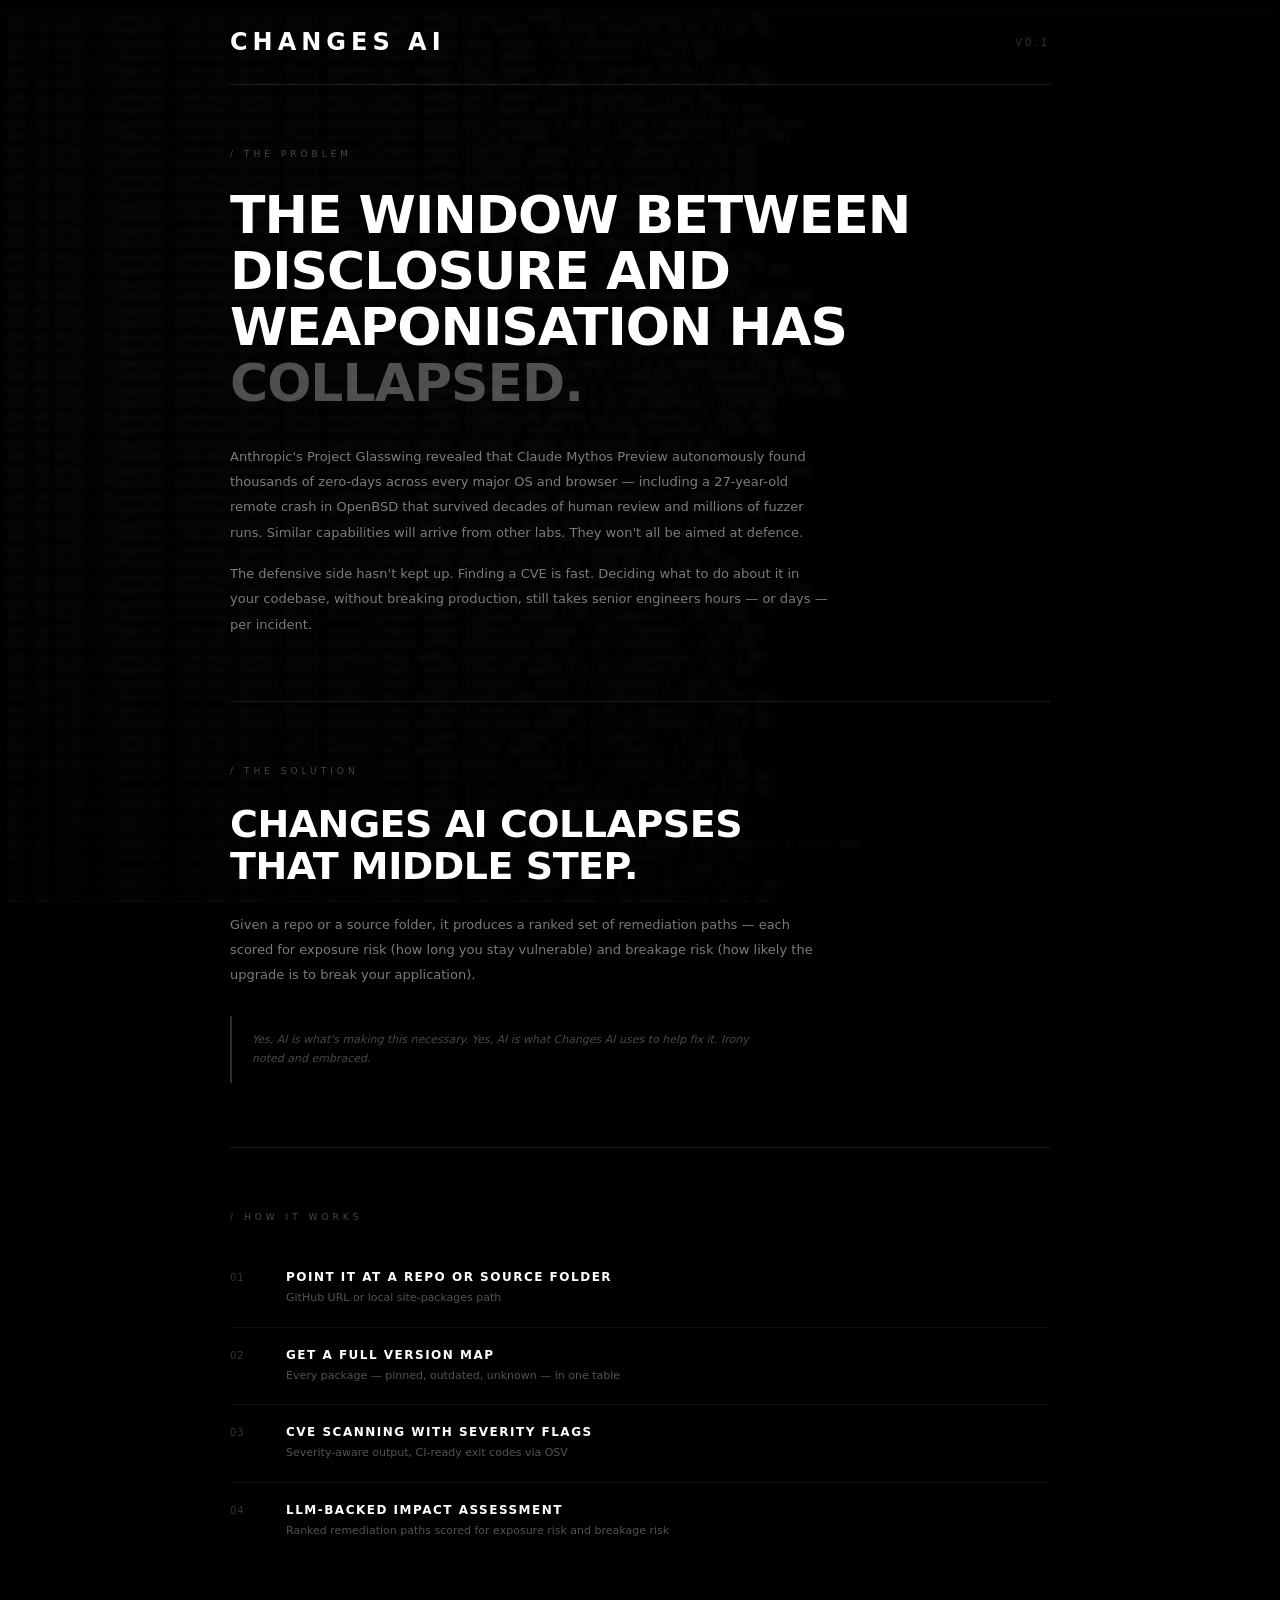
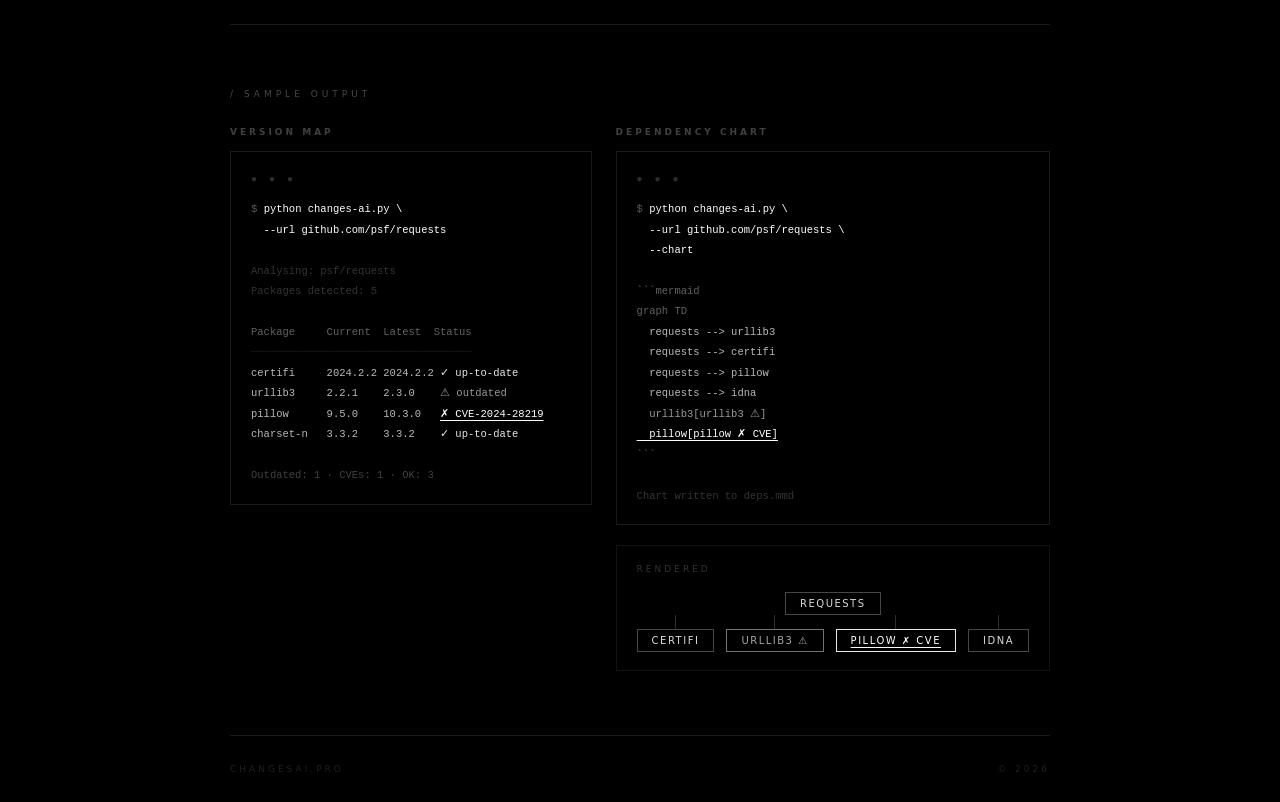
==== index.html @ 0271f00d "Update text to replace 'venv' with 'source folder'" ====
<!DOCTYPE html>
<html lang="en">
<head>
  <meta charset="UTF-8">
  <meta name="viewport" content="width=device-width, initial-scale=1.0">
  <title>Changes AI</title>
  <link rel="stylesheet" href="style.css">
</head>
<body>

<div class="bg-texture"></div>
<div class="bg-overlay"></div>

<div class="page">

  <!-- NAV -->
  <nav>
    <div class="logo">Changes AI</div>
    <div class="version">v0.1</div>
  </nav>

  <!-- PROBLEM -->
  <section class="problem">
    <div class="section-label">/ The Problem</div>
    <h1>The window between<br/>disclosure and<br/>weaponisation has<br/><em>collapsed.</em></h1>
    <p>Anthropic's Project Glasswing revealed that Claude Mythos Preview autonomously found thousands of zero-days across every major OS and browser — including a 27-year-old remote crash in OpenBSD that survived decades of human review and millions of fuzzer runs. Similar capabilities will arrive from other labs. They won't all be aimed at defence.</p>
    <p>The defensive side hasn't kept up. Finding a CVE is fast. Deciding what to do about it in your codebase, without breaking production, still takes senior engineers hours — or days — per incident.</p>
  </section>

  <!-- SOLUTION -->
  <section class="solution">
    <div class="section-label">/ The Solution</div>
    <h2>Changes AI collapses<br/>that middle step.</h2>
    <p>Given a repo or a source folder, it produces a ranked set of remediation paths — each scored for exposure risk (how long you stay vulnerable) and breakage risk (how likely the upgrade is to break your application).</p>
    <div class="irony">Yes, AI is what's making this necessary. Yes, AI is what Changes AI uses to help fix it. Irony noted and embraced.</div>
  </section>

  <!-- HOW IT WORKS -->
  <section>
    <div class="section-label">/ How It Works</div>
    <div class="steps">
      <div class="step">
        <div class="step-num">01</div>
        <div>
          <div class="step-title">Point it at a repo or source folder</div>
          <div class="step-desc">GitHub URL or local site-packages path</div>
        </div>
      </div>
      <div class="step">
        <div class="step-num">02</div>
        <div>
          <div class="step-title">Get a full version map</div>
          <div class="step-desc">Every package — pinned, outdated, unknown — in one table</div>
        </div>
      </div>
      <div class="step">
        <div class="step-num">03</div>
        <div>
          <div class="step-title">CVE scanning with severity flags</div>
          <div class="step-desc">Severity-aware output, CI-ready exit codes via OSV</div>
        </div>
      </div>
      <div class="step">
        <div class="step-num">04</div>
        <div>
          <div class="step-title">LLM-backed impact assessment</div>
          <div class="step-desc">Ranked remediation paths scored for exposure risk and breakage risk</div>
        </div>
      </div>
    </div>
  </section>

  <!-- SAMPLE OUTPUT -->
  <section>
    <div class="section-label">/ Sample Output</div>
    <div class="output-grid">

      <!-- Version map -->
      <div class="output-block">
        <h4>Version Map</h4>
        <div class="terminal">
          <div class="terminal-dots">● ● ●</div>
          <span class="t-prompt">$</span> <span class="t-cmd">python changes-ai.py \</span><br/>
          <span class="t-cmd">&nbsp;&nbsp;--url github.com/psf/requests</span><br/>
          <br/>
          <span class="t-dim">Analysing: psf/requests</span><br/>
          <span class="t-dim">Packages detected: 5</span><br/>
          <br/>
          <span class="t-head">Package&nbsp;&nbsp;&nbsp;&nbsp;&nbsp;Current&nbsp;&nbsp;Latest&nbsp;&nbsp;Status</span><br/>
          <span class="t-rule">───────────────────────────────────</span><br/>
          <span class="t-pkg">certifi&nbsp;&nbsp;&nbsp;&nbsp;&nbsp;2024.2.2&nbsp;2024.2.2&nbsp;</span><span class="t-ok">✓ up-to-date</span><br/>
          <span class="t-pkg">urllib3&nbsp;&nbsp;&nbsp;&nbsp;&nbsp;2.2.1&nbsp;&nbsp;&nbsp;&nbsp;2.3.0&nbsp;&nbsp;&nbsp;&nbsp;</span><span class="t-warn">⚠ outdated</span><br/>
          <span class="t-pkg">pillow&nbsp;&nbsp;&nbsp;&nbsp;&nbsp;&nbsp;9.5.0&nbsp;&nbsp;&nbsp;&nbsp;10.3.0&nbsp;&nbsp;&nbsp;</span><span class="t-cve">✗ CVE-2024-28219</span><br/>
          <span class="t-pkg">charset-n&nbsp;&nbsp;&nbsp;3.3.2&nbsp;&nbsp;&nbsp;&nbsp;3.3.2&nbsp;&nbsp;&nbsp;&nbsp;</span><span class="t-ok">✓ up-to-date</span><br/>
          <br/>
          <span class="t-summary">Outdated: 1 · CVEs: 1 · OK: 3</span>
        </div>
      </div>

      <!-- Dependency chart -->
      <div class="output-block">
        <h4>Dependency Chart</h4>
        <div class="terminal">
          <div class="terminal-dots">● ● ●</div>
          <span class="t-prompt">$</span> <span class="t-cmd">python changes-ai.py \</span><br/>
          <span class="t-cmd">&nbsp;&nbsp;--url github.com/psf/requests \</span><br/>
          <span class="t-cmd">&nbsp;&nbsp;--chart</span><br/>
          <br/>
          <span class="t-blue">```mermaid</span><br/>
          <span class="t-head">graph TD</span><br/>
          <span class="t-pkg">&nbsp;&nbsp;requests --> urllib3</span><br/>
          <span class="t-pkg">&nbsp;&nbsp;requests --> certifi</span><br/>
          <span class="t-pkg">&nbsp;&nbsp;requests --> pillow</span><br/>
          <span class="t-pkg">&nbsp;&nbsp;requests --> idna</span><br/>
          <span class="t-warn">&nbsp;&nbsp;urllib3[urllib3 ⚠]</span><br/>
          <span class="t-cve">&nbsp;&nbsp;pillow[pillow ✗ CVE]</span><br/>
          <span class="t-blue">```</span><br/>
          <br/>
          <span class="t-dim">Chart written to deps.mmd</span>
        </div>

        <div class="chart-rendered">
          <div class="chart-rendered-label">Rendered</div>
          <div class="chart-tree">
            <div class="node">requests</div>
            <div class="node-row">
              <div class="node-col">
                <div class="connector-v"></div>
                <div class="node">certifi</div>
              </div>
              <div class="node-col">
                <div class="connector-v"></div>
                <div class="node warn">urllib3 ⚠</div>
              </div>
              <div class="node-col">
                <div class="connector-v"></div>
                <div class="node cve">pillow ✗ CVE</div>
              </div>
              <div class="node-col">
                <div class="connector-v"></div>
                <div class="node">idna</div>
              </div>
            </div>
          </div>
        </div>

      </div>
    </div>
  </section>

  <!-- FOOTER -->
  <footer>
    <div class="footer-l">changesai.pro</div>
    <div class="footer-r">© 2026</div>
  </footer>

</div>
</body>
</html>
---- style.css ----
* { margin: 0; padding: 0; box-sizing: border-box; }

body {
  background: #000;
  color: #fff;
  font-family: system-ui, -apple-system, 'Segoe UI', sans-serif;
  min-height: 100vh;
  overflow-x: hidden;
}

/* ── BACKGROUND ── */
.bg-texture {
  position: fixed;
  inset: 0;
  background-image: url('images/background.jpg');
  background-size: cover;
  background-position: top left;
  opacity: 0.2;
  z-index: 0;
  filter: grayscale(100%) blur(2px);
}

.bg-overlay {
  position: fixed;
  inset: 0;
  background: linear-gradient(to bottom,
    rgba(0,0,0,0.75) 0%,
    rgba(0,0,0,0.65) 40%,
    rgba(0,0,0,0.80) 100%);
  z-index: 1;
}

.page {
  position: relative;
  z-index: 2;
  max-width: 900px;
  margin: 0 auto;
  padding: 0 40px;
}

/* ── NAV ── */
nav {
  display: flex;
  align-items: center;
  justify-content: space-between;
  padding: 28px 0;
  border-bottom: 1px solid rgba(255,255,255,0.12);
}

.logo {
  font-size: 24px;
  font-weight: 900;
  letter-spacing: 5px;
  text-transform: uppercase;
  color: #fff;
}

.version {
  font-size: 10px;
  color: rgba(255,255,255,0.2);
  letter-spacing: 3px;
  text-transform: uppercase;
}

/* ── SECTIONS ── */
section {
  padding: 64px 0;
  border-bottom: 1px solid rgba(255,255,255,0.10);
}

.section-label {
  font-size: 9px;
  letter-spacing: 4px;
  text-transform: uppercase;
  color: rgba(255,255,255,0.28);
  margin-bottom: 28px;
}

/* ── PROBLEM ── */
.problem h1 {
  font-size: clamp(30px, 5vw, 52px);
  font-weight: 900;
  line-height: 1.08;
  text-transform: uppercase;
  letter-spacing: -1px;
  color: #fff;
  max-width: 700px;
  margin-bottom: 32px;
}

.problem h1 em {
  font-style: normal;
  color: rgba(255,255,255,0.3);
}

.problem p {
  font-size: 13px;
  line-height: 1.95;
  color: rgba(255,255,255,0.48);
  max-width: 600px;
}

.problem p + p {
  margin-top: 16px;
}

/* ── SOLUTION ── */
.solution h2 {
  font-size: clamp(24px, 3.8vw, 38px);
  font-weight: 900;
  text-transform: uppercase;
  letter-spacing: -0.5px;
  line-height: 1.1;
  color: #fff;
  max-width: 620px;
  margin-bottom: 24px;
}

.solution p {
  font-size: 13px;
  line-height: 1.95;
  color: rgba(255,255,255,0.48);
  max-width: 600px;
}

.irony {
  margin-top: 28px;
  padding: 14px 20px;
  border-left: 2px solid rgba(255,255,255,0.18);
  font-size: 11px;
  line-height: 1.8;
  color: rgba(255,255,255,0.28);
  font-style: italic;
  max-width: 560px;
}

/* ── HOW IT WORKS ── */
.steps {
  display: flex;
  flex-direction: column;
}

.step {
  display: flex;
  gap: 28px;
  align-items: flex-start;
  padding: 20px 0;
  border-bottom: 1px solid rgba(255,255,255,0.06);
}

.step:last-child { border-bottom: none; }

.step-num {
  font-size: 10px;
  color: rgba(255,255,255,0.2);
  min-width: 28px;
  padding-top: 2px;
  letter-spacing: 1px;
  flex-shrink: 0;
}

.step-title {
  font-size: 12px;
  font-weight: 700;
  text-transform: uppercase;
  letter-spacing: 1.5px;
  color: #fff;
  margin-bottom: 5px;
}

.step-desc {
  font-size: 11px;
  color: rgba(255,255,255,0.32);
  line-height: 1.6;
}

/* ── OUTPUT ── */
.output-grid {
  display: grid;
  grid-template-columns: 1fr 1fr;
  gap: 24px;
}

.output-block h4 {
  font-size: 9px;
  letter-spacing: 3px;
  text-transform: uppercase;
  color: rgba(255,255,255,0.25);
  margin-bottom: 14px;
}

.terminal {
  background: rgba(0,0,0,0.72);
  border: 1px solid rgba(255,255,255,0.10);
  padding: 18px 20px;
  font-size: 10.5px;
  line-height: 1.95;
  font-family: 'Courier New', Courier, monospace;
  overflow: hidden;
}

.terminal-dots {
  color: rgba(255,255,255,0.18);
  font-size: 10px;
  margin-bottom: 10px;
  letter-spacing: 3px;
}

.t-prompt { color: rgba(255,255,255,0.35); }
.t-cmd    { color: #fff; }
.t-dim    { color: rgba(255,255,255,0.2); }
.t-head   { color: rgba(255,255,255,0.38); }
.t-rule   { color: rgba(255,255,255,0.1); }
.t-pkg    { color: rgba(255,255,255,0.72); }
.t-ok     { color: rgba(255,255,255,0.9); }
.t-warn   { color: rgba(255,255,255,0.6); }
.t-cve    { color: #fff; text-decoration: underline; text-underline-offset: 3px; }
.t-summary{ color: rgba(255,255,255,0.25); }
.t-blue   { color: rgba(255,255,255,0.38); }

/* ── MERMAID RENDERED ── */
.chart-rendered {
  margin-top: 20px;
  padding: 18px 20px;
  border: 1px solid rgba(255,255,255,0.08);
  background: rgba(0,0,0,0.5);
}

.chart-rendered-label {
  font-size: 9px;
  letter-spacing: 3px;
  text-transform: uppercase;
  color: rgba(255,255,255,0.2);
  margin-bottom: 18px;
}

.chart-tree {
  display: flex;
  flex-direction: column;
  align-items: center;
}

.node {
  border: 1px solid rgba(255,255,255,0.28);
  padding: 5px 14px;
  font-size: 10px;
  letter-spacing: 1.5px;
  text-transform: uppercase;
  color: rgba(255,255,255,0.85);
  background: rgba(0,0,0,0.6);
  white-space: nowrap;
}

.node.warn {
  border-color: rgba(255,255,255,0.45);
  color: rgba(255,255,255,0.65);
}

.node.cve {
  border-color: rgba(255,255,255,0.9);
  color: #fff;
  text-decoration: underline;
  text-underline-offset: 3px;
}

.connector-v {
  width: 1px;
  height: 14px;
  background: rgba(255,255,255,0.18);
}

.node-row {
  display: flex;
  gap: 12px;
  align-items: flex-start;
}

.node-col {
  display: flex;
  flex-direction: column;
  align-items: center;
}

/* ── FOOTER ── */
footer {
  padding: 28px 0;
  display: flex;
  justify-content: space-between;
  align-items: center;
}

.footer-l, .footer-r {
  font-size: 9px;
  letter-spacing: 3px;
  text-transform: uppercase;
  color: rgba(255,255,255,0.12);
}

/* ── MOBILE ── */
@media (max-width: 680px) {
  .output-grid { grid-template-columns: 1fr; }
}

@media (max-width: 600px) {
  .page { padding: 0 24px; }
  .problem h1 { font-size: 28px; }
  .solution h2 { font-size: 22px; }
}
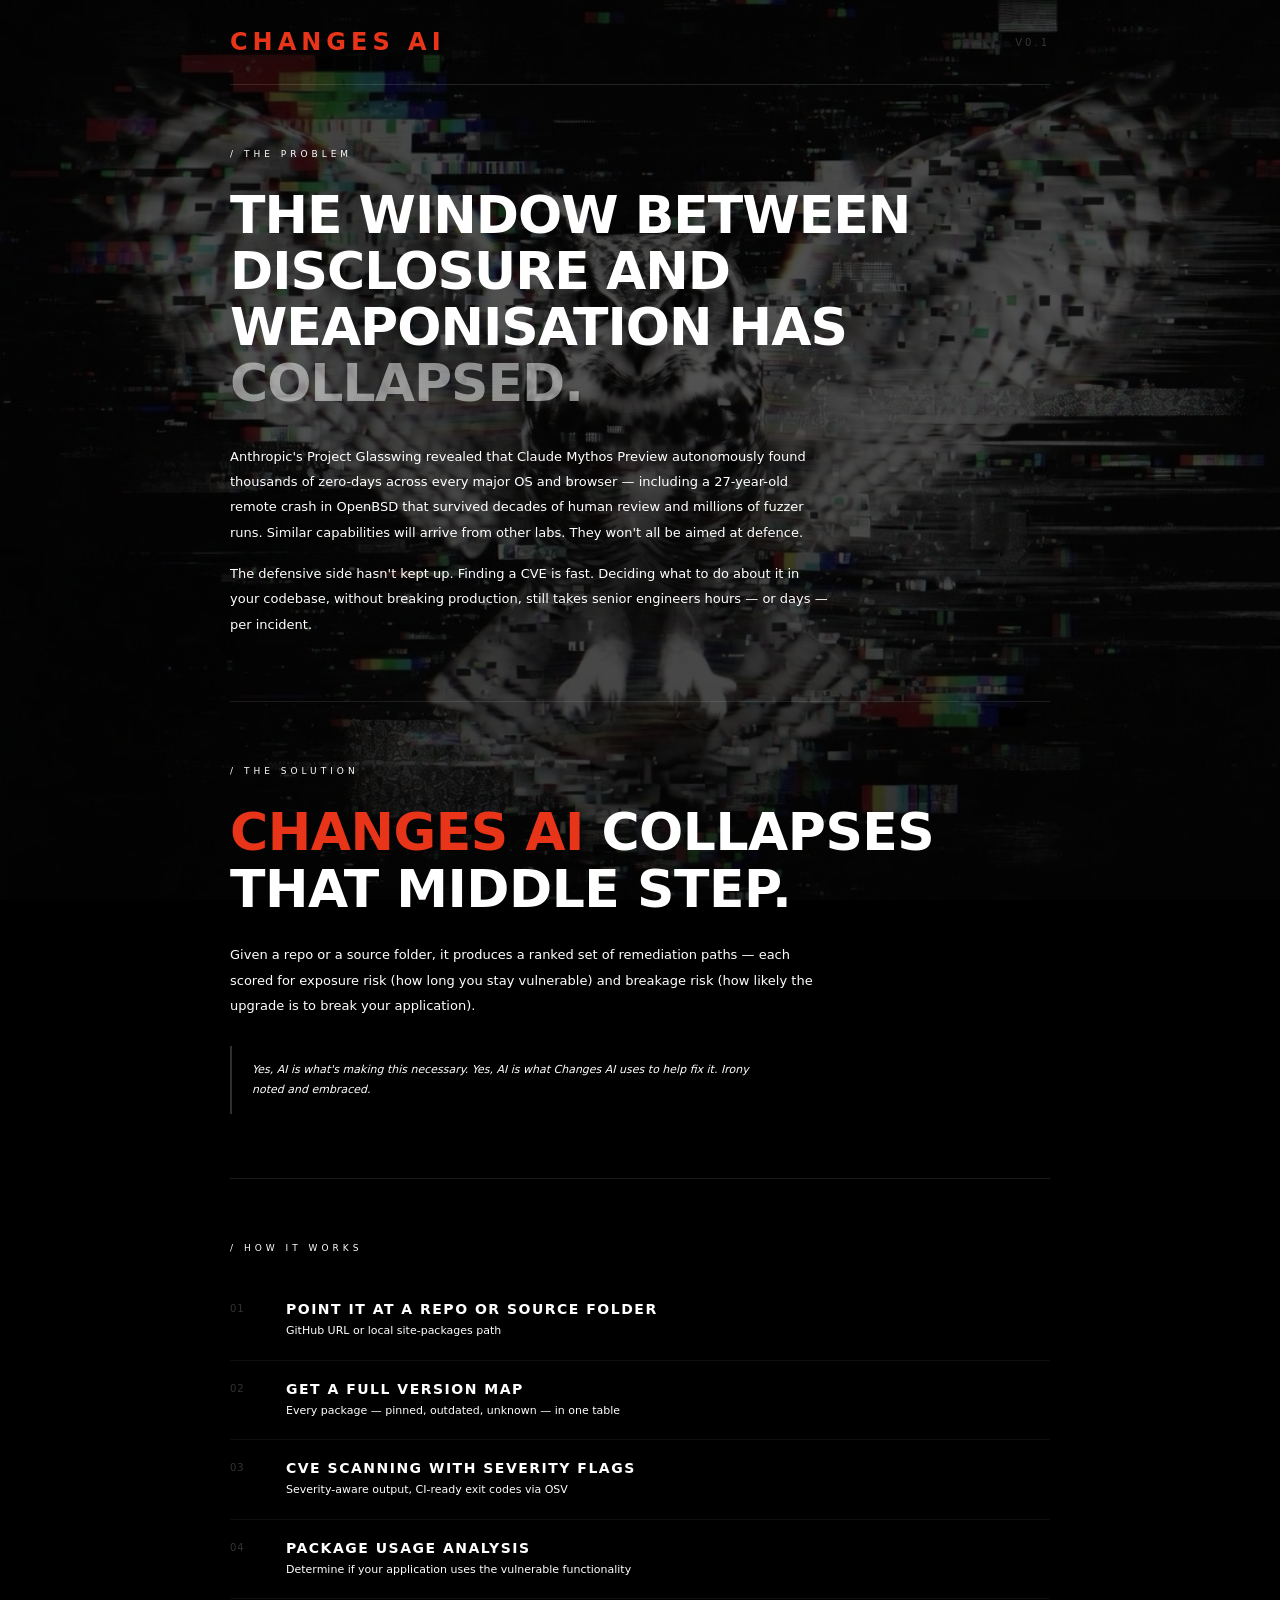
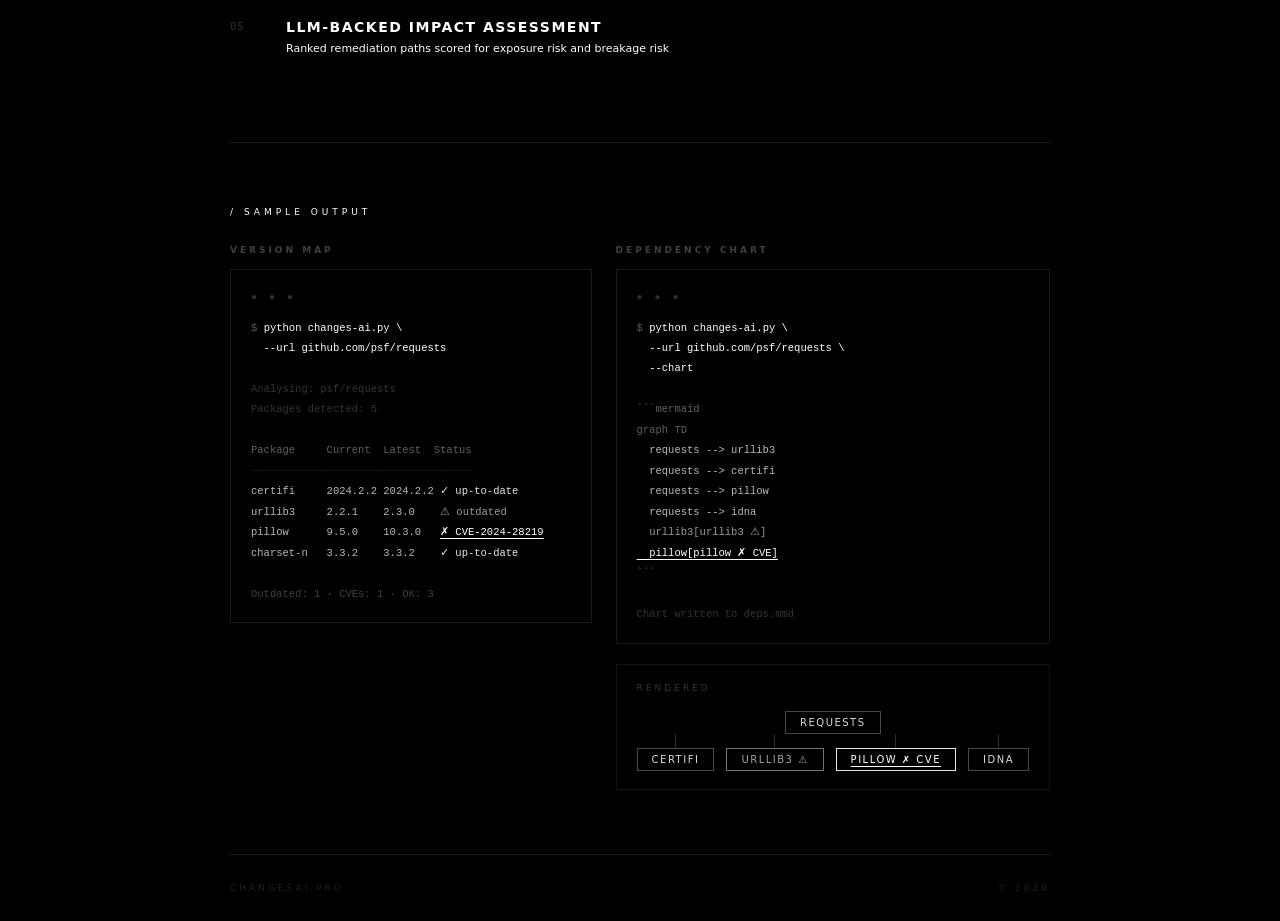
==== commit 1605e466: "Add .brand class and update layout styles Introduce a <span class="brand"> wrapper for the site name" ====
--- a/index.html
+++ b/index.html
@@ -15,7 +15,7 @@
 
   <!-- NAV -->
   <nav>
-    <div class="logo">Changes AI</div>
+    <div class="logo"><span class="brand">Changes AI</span></div>
     <div class="version">v0.1</div>
   </nav>
 
@@ -30,7 +30,7 @@
   <!-- SOLUTION -->
   <section class="solution">
     <div class="section-label">/ The Solution</div>
-    <h2>Changes AI collapses<br/>that middle step.</h2>
+    <h2><span class="brand">Changes AI</span> collapses<br/>that middle step.</h2>
     <p>Given a repo or a source folder, it produces a ranked set of remediation paths — each scored for exposure risk (how long you stay vulnerable) and breakage risk (how likely the upgrade is to break your application).</p>
     <div class="irony">Yes, AI is what's making this necessary. Yes, AI is what Changes AI uses to help fix it. Irony noted and embraced.</div>
   </section>
@@ -62,6 +62,13 @@
       </div>
       <div class="step">
         <div class="step-num">04</div>
+        <div>
+          <div class="step-title">Package Usage Analysis</div>
+          <div class="step-desc">Determine if your application uses the vulnerable functionality</div>
+        </div>
+      </div>
+      <div class="step">
+        <div class="step-num">05</div>
         <div>
           <div class="step-title">LLM-backed impact assessment</div>
           <div class="step-desc">Ranked remediation paths scored for exposure risk and breakage risk</div>
--- a/style.css
+++ b/style.css
@@ -8,25 +8,32 @@
   overflow-x: hidden;
 }
 
-/* ── BACKGROUND ── */
+.brand {
+  color: #e8351a;
+  -webkit-text-fill-color: #e8351a;
+  display: inline;
+}
+
+
 .bg-texture {
   position: fixed;
   inset: 0;
-  background-image: url('images/background.jpg');
+  background-image: url('images/owl.jpg');
   background-size: cover;
-  background-position: top left;
-  opacity: 0.2;
+  background-position: center;
+  opacity: 0.5;
   z-index: 0;
-  filter: grayscale(100%) blur(2px);
+  filter: grayscale(40%);
+  animation: owl-fade-in 2s ease-out forwards;
 }
 
 .bg-overlay {
   position: fixed;
   inset: 0;
   background: linear-gradient(to bottom,
-    rgba(0,0,0,0.75) 0%,
-    rgba(0,0,0,0.65) 40%,
-    rgba(0,0,0,0.80) 100%);
+    rgba(0,0,0,0.45) 0%,
+    rgba(0,0,0,0.35) 40%,
+    rgba(0,0,0,0.50) 100%);
   z-index: 1;
 }
 
@@ -72,7 +79,7 @@
   font-size: 9px;
   letter-spacing: 4px;
   text-transform: uppercase;
-  color: rgba(255,255,255,0.28);
+  color: #fff;
   margin-bottom: 28px;
 }
 
@@ -90,13 +97,13 @@
 
 .problem h1 em {
   font-style: normal;
-  color: rgba(255,255,255,0.3);
+  color: rgba(255,255,255,0.5);
 }
 
 .problem p {
   font-size: 13px;
   line-height: 1.95;
-  color: rgba(255,255,255,0.48);
+  color: #fff;
   max-width: 600px;
 }
 
@@ -106,20 +113,20 @@
 
 /* ── SOLUTION ── */
 .solution h2 {
-  font-size: clamp(24px, 3.8vw, 38px);
+  font-size: clamp(30px, 5vw, 52px);
   font-weight: 900;
   text-transform: uppercase;
   letter-spacing: -0.5px;
   line-height: 1.1;
   color: #fff;
-  max-width: 620px;
+  max-width: 820px;
   margin-bottom: 24px;
 }
 
 .solution p {
   font-size: 13px;
   line-height: 1.95;
-  color: rgba(255,255,255,0.48);
+  color: #fff;
   max-width: 600px;
 }
 
@@ -129,7 +136,7 @@
   border-left: 2px solid rgba(255,255,255,0.18);
   font-size: 11px;
   line-height: 1.8;
-  color: rgba(255,255,255,0.28);
+  color: #fff;
   font-style: italic;
   max-width: 560px;
 }
@@ -160,7 +167,7 @@
 }
 
 .step-title {
-  font-size: 12px;
+  font-size: 14px;
   font-weight: 700;
   text-transform: uppercase;
   letter-spacing: 1.5px;
@@ -170,7 +177,7 @@
 
 .step-desc {
   font-size: 11px;
-  color: rgba(255,255,255,0.32);
+  color: #fff;
   line-height: 1.6;
 }
 
@@ -281,7 +288,6 @@
   align-items: center;
 }
 
-/* ── FOOTER ── */
 footer {
   padding: 28px 0;
   display: flex;
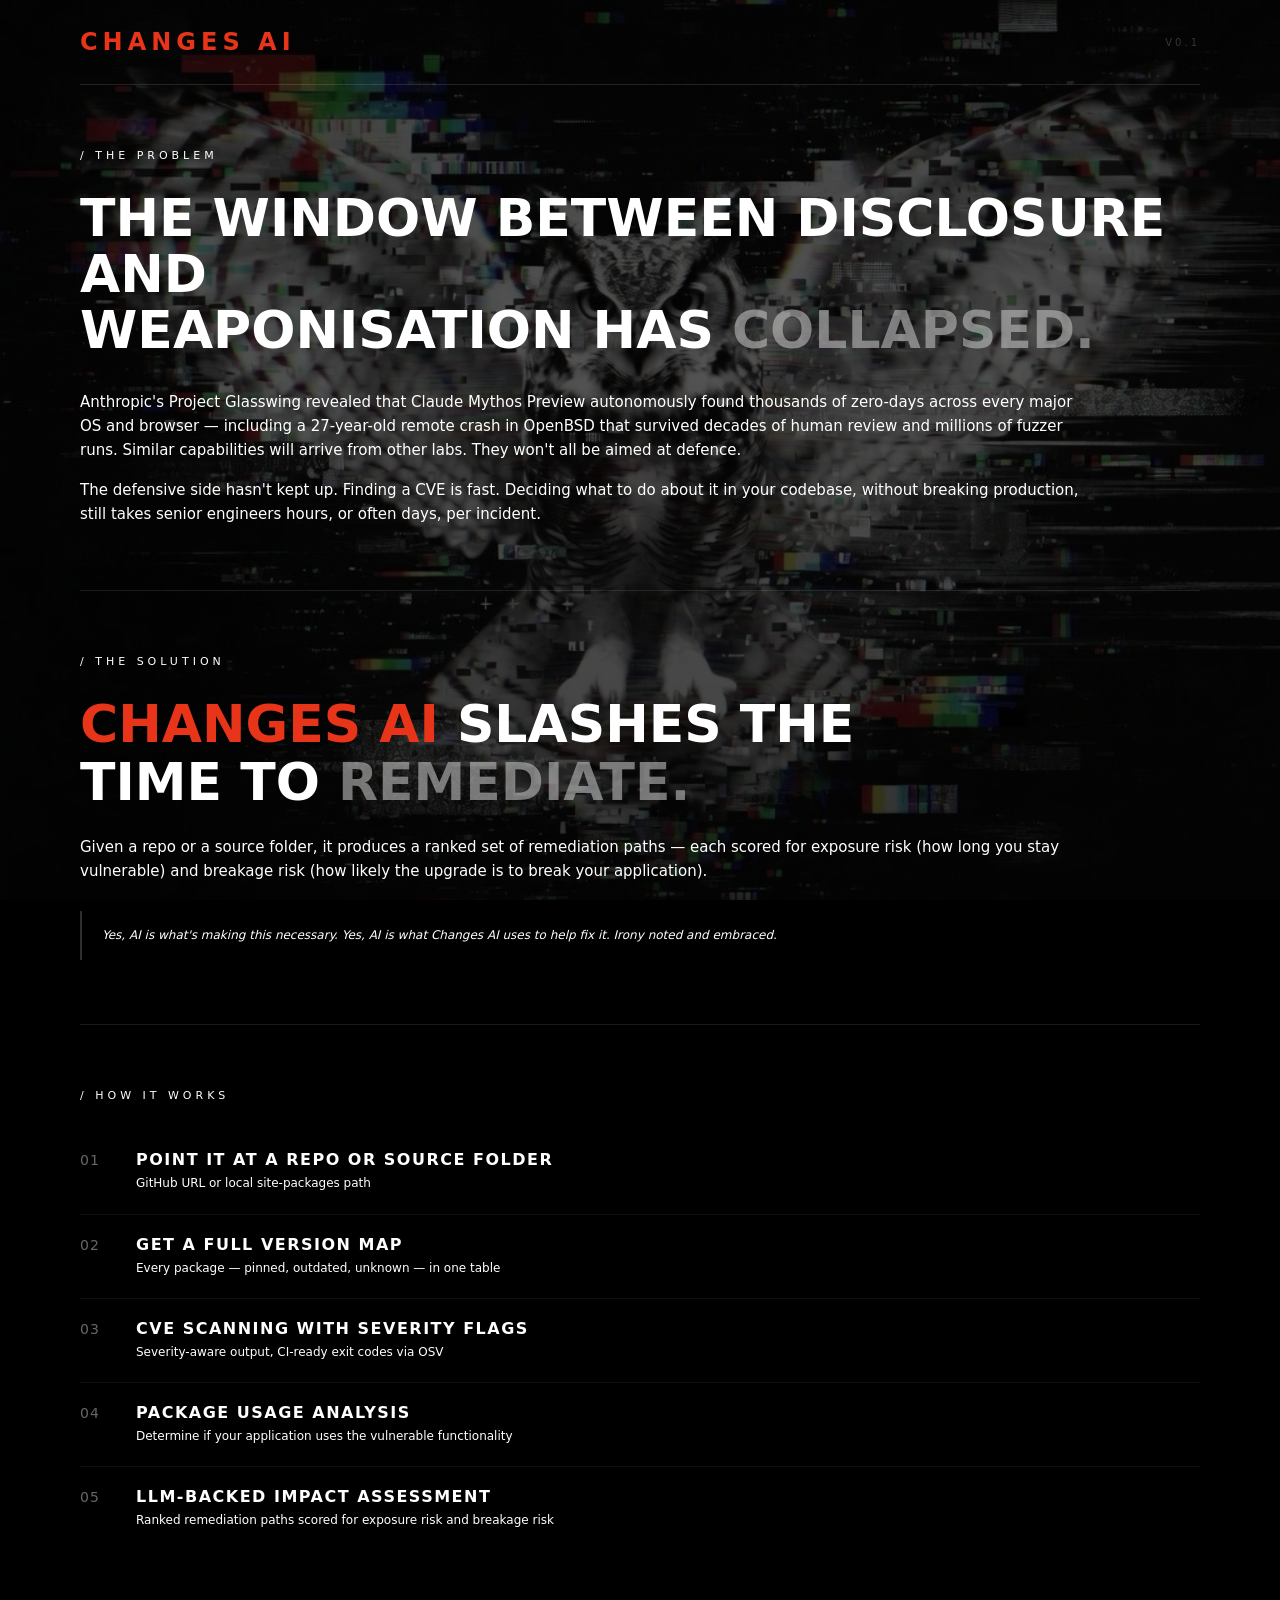
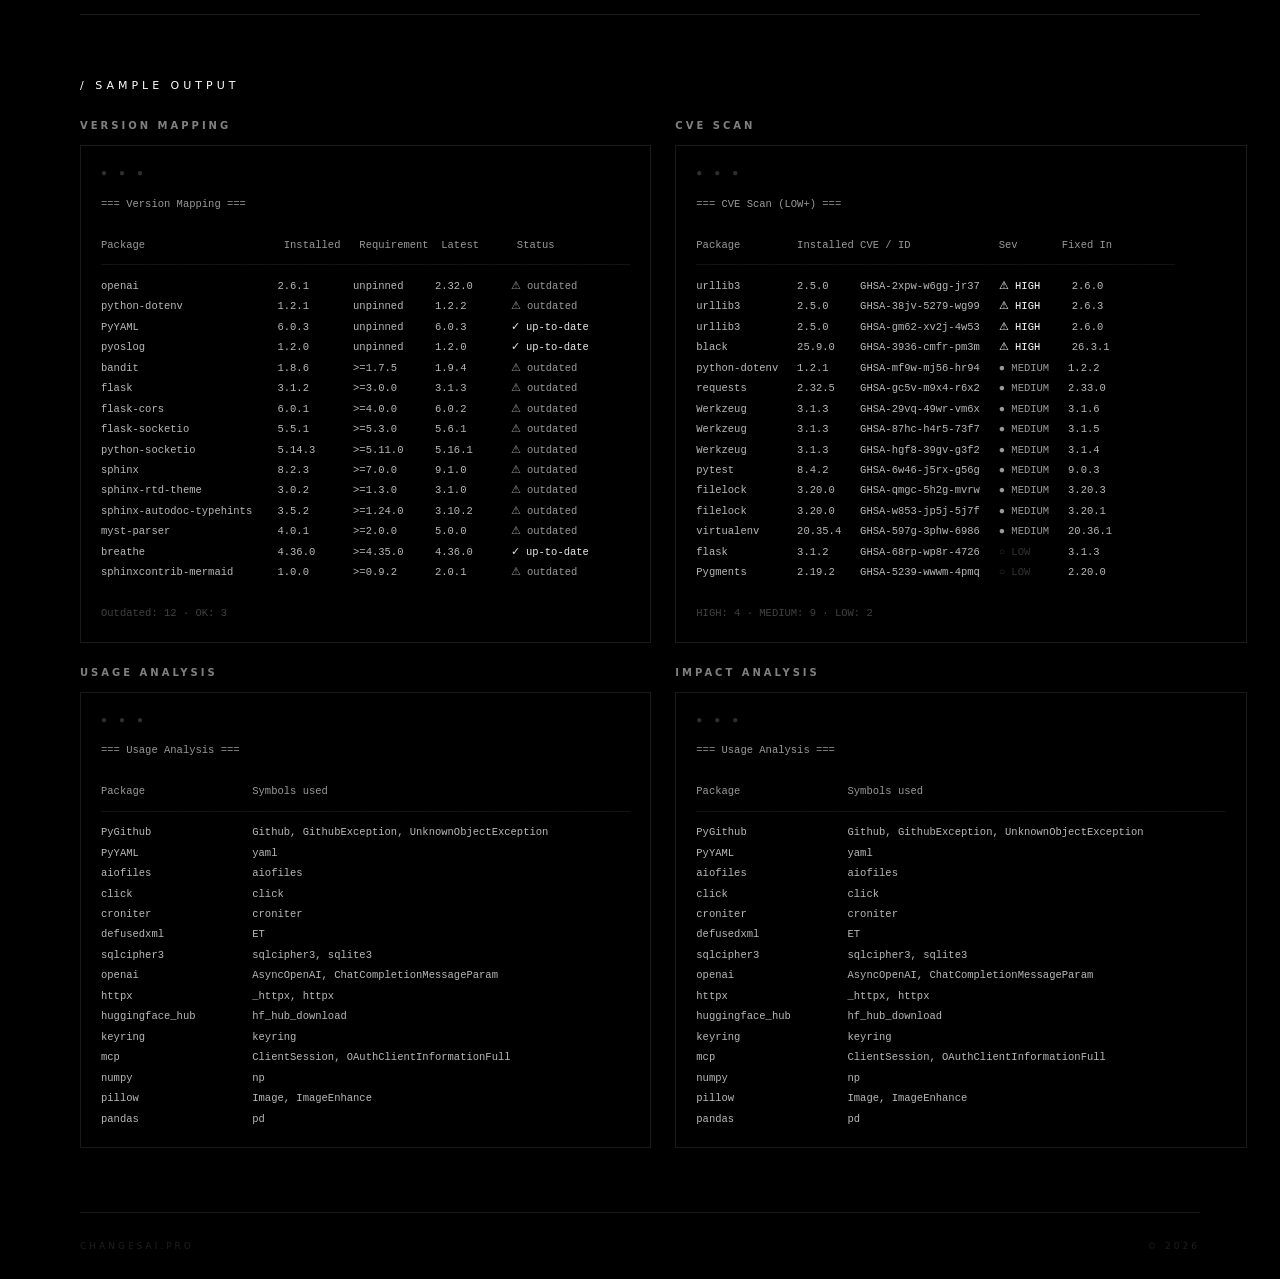
==== commit 5c84ff4f: "Update terminal outputs, copy and styles Refine landing copy and restructure the demo terminal outpu" ====
--- a/index.html
+++ b/index.html
@@ -22,15 +22,15 @@
   <!-- PROBLEM -->
   <section class="problem">
     <div class="section-label">/ The Problem</div>
-    <h1>The window between<br/>disclosure and<br/>weaponisation has<br/><em>collapsed.</em></h1>
+    <h1>The window between disclosure and<br/>weaponisation has <em>collapsed.</em></h1>
     <p>Anthropic's Project Glasswing revealed that Claude Mythos Preview autonomously found thousands of zero-days across every major OS and browser — including a 27-year-old remote crash in OpenBSD that survived decades of human review and millions of fuzzer runs. Similar capabilities will arrive from other labs. They won't all be aimed at defence.</p>
-    <p>The defensive side hasn't kept up. Finding a CVE is fast. Deciding what to do about it in your codebase, without breaking production, still takes senior engineers hours — or days — per incident.</p>
+    <p>The defensive side hasn't kept up. Finding a CVE is fast. Deciding what to do about it in your codebase, without breaking production, still takes senior engineers hours, or often days, per incident.</p>
   </section>
 
   <!-- SOLUTION -->
   <section class="solution">
     <div class="section-label">/ The Solution</div>
-    <h2><span class="brand">Changes AI</span> collapses<br/>that middle step.</h2>
+    <h2><span class="brand">Changes AI</span> slashes the time to <em>remediate.</em></h2>
     <p>Given a repo or a source folder, it produces a ranked set of remediation paths — each scored for exposure risk (how long you stay vulnerable) and breakage risk (how likely the upgrade is to break your application).</p>
     <div class="irony">Yes, AI is what's making this necessary. Yes, AI is what Changes AI uses to help fix it. Irony noted and embraced.</div>
   </section>
@@ -84,74 +84,116 @@
 
       <!-- Version map -->
       <div class="output-block">
-        <h4>Version Map</h4>
-        <div class="terminal">
-          <div class="terminal-dots">● ● ●</div>
-          <span class="t-prompt">$</span> <span class="t-cmd">python changes-ai.py \</span><br/>
-          <span class="t-cmd">&nbsp;&nbsp;--url github.com/psf/requests</span><br/>
-          <br/>
-          <span class="t-dim">Analysing: psf/requests</span><br/>
-          <span class="t-dim">Packages detected: 5</span><br/>
-          <br/>
-          <span class="t-head">Package&nbsp;&nbsp;&nbsp;&nbsp;&nbsp;Current&nbsp;&nbsp;Latest&nbsp;&nbsp;Status</span><br/>
-          <span class="t-rule">───────────────────────────────────</span><br/>
-          <span class="t-pkg">certifi&nbsp;&nbsp;&nbsp;&nbsp;&nbsp;2024.2.2&nbsp;2024.2.2&nbsp;</span><span class="t-ok">✓ up-to-date</span><br/>
-          <span class="t-pkg">urllib3&nbsp;&nbsp;&nbsp;&nbsp;&nbsp;2.2.1&nbsp;&nbsp;&nbsp;&nbsp;2.3.0&nbsp;&nbsp;&nbsp;&nbsp;</span><span class="t-warn">⚠ outdated</span><br/>
-          <span class="t-pkg">pillow&nbsp;&nbsp;&nbsp;&nbsp;&nbsp;&nbsp;9.5.0&nbsp;&nbsp;&nbsp;&nbsp;10.3.0&nbsp;&nbsp;&nbsp;</span><span class="t-cve">✗ CVE-2024-28219</span><br/>
-          <span class="t-pkg">charset-n&nbsp;&nbsp;&nbsp;3.3.2&nbsp;&nbsp;&nbsp;&nbsp;3.3.2&nbsp;&nbsp;&nbsp;&nbsp;</span><span class="t-ok">✓ up-to-date</span><br/>
-          <br/>
-          <span class="t-summary">Outdated: 1 · CVEs: 1 · OK: 3</span>
-        </div>
-      </div>
-
-      <!-- Dependency chart -->
-      <div class="output-block">
-        <h4>Dependency Chart</h4>
-        <div class="terminal">
-          <div class="terminal-dots">● ● ●</div>
-          <span class="t-prompt">$</span> <span class="t-cmd">python changes-ai.py \</span><br/>
-          <span class="t-cmd">&nbsp;&nbsp;--url github.com/psf/requests \</span><br/>
-          <span class="t-cmd">&nbsp;&nbsp;--chart</span><br/>
-          <br/>
-          <span class="t-blue">```mermaid</span><br/>
-          <span class="t-head">graph TD</span><br/>
-          <span class="t-pkg">&nbsp;&nbsp;requests --> urllib3</span><br/>
-          <span class="t-pkg">&nbsp;&nbsp;requests --> certifi</span><br/>
-          <span class="t-pkg">&nbsp;&nbsp;requests --> pillow</span><br/>
-          <span class="t-pkg">&nbsp;&nbsp;requests --> idna</span><br/>
-          <span class="t-warn">&nbsp;&nbsp;urllib3[urllib3 ⚠]</span><br/>
-          <span class="t-cve">&nbsp;&nbsp;pillow[pillow ✗ CVE]</span><br/>
-          <span class="t-blue">```</span><br/>
-          <br/>
-          <span class="t-dim">Chart written to deps.mmd</span>
-        </div>
-
-        <div class="chart-rendered">
-          <div class="chart-rendered-label">Rendered</div>
-          <div class="chart-tree">
-            <div class="node">requests</div>
-            <div class="node-row">
-              <div class="node-col">
-                <div class="connector-v"></div>
-                <div class="node">certifi</div>
-              </div>
-              <div class="node-col">
-                <div class="connector-v"></div>
-                <div class="node warn">urllib3 ⚠</div>
-              </div>
-              <div class="node-col">
-                <div class="connector-v"></div>
-                <div class="node cve">pillow ✗ CVE</div>
-              </div>
-              <div class="node-col">
-                <div class="connector-v"></div>
-                <div class="node">idna</div>
-              </div>
-            </div>
-          </div>
-        </div>
-
-      </div>
+        <h4>Version Mapping</h4>
+        <div class="terminal">
+          <div class="terminal-dots">● ● ●</div>
+          <span class="t-head">=== Version Mapping ===</span><br/>
+          <br/>
+          <span class="t-head">Package&nbsp;&nbsp;&nbsp;&nbsp;&nbsp;&nbsp;&nbsp;&nbsp;&nbsp;&nbsp;&nbsp;&nbsp;&nbsp;&nbsp;&nbsp;&nbsp;&nbsp;&nbsp;&nbsp;&nbsp;&nbsp;&nbsp;Installed&nbsp;&nbsp;&nbsp;Requirement&nbsp;&nbsp;Latest&nbsp;&nbsp;&nbsp;&nbsp;&nbsp;&nbsp;Status</span><br/>
+          <span class="t-rule">────────────────────────────────────────────────────────────────────────────────────</span><br/>
+          <span class="t-pkg">openai&nbsp;&nbsp;&nbsp;&nbsp;&nbsp;&nbsp;&nbsp;&nbsp;&nbsp;&nbsp;&nbsp;&nbsp;&nbsp;&nbsp;&nbsp;&nbsp;&nbsp;&nbsp;&nbsp;&nbsp;&nbsp;&nbsp;2.6.1&nbsp;&nbsp;&nbsp;&nbsp;&nbsp;&nbsp;&nbsp;unpinned&nbsp;&nbsp;&nbsp;&nbsp;&nbsp;2.32.0&nbsp;&nbsp;&nbsp;&nbsp;&nbsp;&nbsp;</span><span class="t-warn">⚠ outdated</span><br/>
+          <span class="t-pkg">python-dotenv&nbsp;&nbsp;&nbsp;&nbsp;&nbsp;&nbsp;&nbsp;&nbsp;&nbsp;&nbsp;&nbsp;&nbsp;&nbsp;&nbsp;&nbsp;1.2.1&nbsp;&nbsp;&nbsp;&nbsp;&nbsp;&nbsp;&nbsp;unpinned&nbsp;&nbsp;&nbsp;&nbsp;&nbsp;1.2.2&nbsp;&nbsp;&nbsp;&nbsp;&nbsp;&nbsp;&nbsp;</span><span class="t-warn">⚠ outdated</span><br/>
+          <span class="t-pkg">PyYAML&nbsp;&nbsp;&nbsp;&nbsp;&nbsp;&nbsp;&nbsp;&nbsp;&nbsp;&nbsp;&nbsp;&nbsp;&nbsp;&nbsp;&nbsp;&nbsp;&nbsp;&nbsp;&nbsp;&nbsp;&nbsp;&nbsp;6.0.3&nbsp;&nbsp;&nbsp;&nbsp;&nbsp;&nbsp;&nbsp;unpinned&nbsp;&nbsp;&nbsp;&nbsp;&nbsp;6.0.3&nbsp;&nbsp;&nbsp;&nbsp;&nbsp;&nbsp;&nbsp;</span><span class="t-ok">✓ up-to-date</span><br/>
+          <span class="t-pkg">pyoslog&nbsp;&nbsp;&nbsp;&nbsp;&nbsp;&nbsp;&nbsp;&nbsp;&nbsp;&nbsp;&nbsp;&nbsp;&nbsp;&nbsp;&nbsp;&nbsp;&nbsp;&nbsp;&nbsp;&nbsp;&nbsp;1.2.0&nbsp;&nbsp;&nbsp;&nbsp;&nbsp;&nbsp;&nbsp;unpinned&nbsp;&nbsp;&nbsp;&nbsp;&nbsp;1.2.0&nbsp;&nbsp;&nbsp;&nbsp;&nbsp;&nbsp;&nbsp;</span><span class="t-ok">✓ up-to-date</span><br/>
+          <span class="t-pkg">bandit&nbsp;&nbsp;&nbsp;&nbsp;&nbsp;&nbsp;&nbsp;&nbsp;&nbsp;&nbsp;&nbsp;&nbsp;&nbsp;&nbsp;&nbsp;&nbsp;&nbsp;&nbsp;&nbsp;&nbsp;&nbsp;&nbsp;1.8.6&nbsp;&nbsp;&nbsp;&nbsp;&nbsp;&nbsp;&nbsp;&gt;=1.7.5&nbsp;&nbsp;&nbsp;&nbsp;&nbsp;&nbsp;1.9.4&nbsp;&nbsp;&nbsp;&nbsp;&nbsp;&nbsp;&nbsp;</span><span class="t-warn">⚠ outdated</span><br/>
+          <span class="t-pkg">flask&nbsp;&nbsp;&nbsp;&nbsp;&nbsp;&nbsp;&nbsp;&nbsp;&nbsp;&nbsp;&nbsp;&nbsp;&nbsp;&nbsp;&nbsp;&nbsp;&nbsp;&nbsp;&nbsp;&nbsp;&nbsp;&nbsp;&nbsp;3.1.2&nbsp;&nbsp;&nbsp;&nbsp;&nbsp;&nbsp;&nbsp;&gt;=3.0.0&nbsp;&nbsp;&nbsp;&nbsp;&nbsp;&nbsp;3.1.3&nbsp;&nbsp;&nbsp;&nbsp;&nbsp;&nbsp;&nbsp;</span><span class="t-warn">⚠ outdated</span><br/>
+          <span class="t-pkg">flask-cors&nbsp;&nbsp;&nbsp;&nbsp;&nbsp;&nbsp;&nbsp;&nbsp;&nbsp;&nbsp;&nbsp;&nbsp;&nbsp;&nbsp;&nbsp;&nbsp;&nbsp;&nbsp;6.0.1&nbsp;&nbsp;&nbsp;&nbsp;&nbsp;&nbsp;&nbsp;&gt;=4.0.0&nbsp;&nbsp;&nbsp;&nbsp;&nbsp;&nbsp;6.0.2&nbsp;&nbsp;&nbsp;&nbsp;&nbsp;&nbsp;&nbsp;</span><span class="t-warn">⚠ outdated</span><br/>
+          <span class="t-pkg">flask-socketio&nbsp;&nbsp;&nbsp;&nbsp;&nbsp;&nbsp;&nbsp;&nbsp;&nbsp;&nbsp;&nbsp;&nbsp;&nbsp;&nbsp;5.5.1&nbsp;&nbsp;&nbsp;&nbsp;&nbsp;&nbsp;&nbsp;&gt;=5.3.0&nbsp;&nbsp;&nbsp;&nbsp;&nbsp;&nbsp;5.6.1&nbsp;&nbsp;&nbsp;&nbsp;&nbsp;&nbsp;&nbsp;</span><span class="t-warn">⚠ outdated</span><br/>
+          <span class="t-pkg">python-socketio&nbsp;&nbsp;&nbsp;&nbsp;&nbsp;&nbsp;&nbsp;&nbsp;&nbsp;&nbsp;&nbsp;&nbsp;&nbsp;5.14.3&nbsp;&nbsp;&nbsp;&nbsp;&nbsp;&nbsp;&gt;=5.11.0&nbsp;&nbsp;&nbsp;&nbsp;&nbsp;5.16.1&nbsp;&nbsp;&nbsp;&nbsp;&nbsp;&nbsp;</span><span class="t-warn">⚠ outdated</span><br/>
+          <span class="t-pkg">sphinx&nbsp;&nbsp;&nbsp;&nbsp;&nbsp;&nbsp;&nbsp;&nbsp;&nbsp;&nbsp;&nbsp;&nbsp;&nbsp;&nbsp;&nbsp;&nbsp;&nbsp;&nbsp;&nbsp;&nbsp;&nbsp;&nbsp;8.2.3&nbsp;&nbsp;&nbsp;&nbsp;&nbsp;&nbsp;&nbsp;&gt;=7.0.0&nbsp;&nbsp;&nbsp;&nbsp;&nbsp;&nbsp;9.1.0&nbsp;&nbsp;&nbsp;&nbsp;&nbsp;&nbsp;&nbsp;</span><span class="t-warn">⚠ outdated</span><br/>
+          <span class="t-pkg">sphinx-rtd-theme&nbsp;&nbsp;&nbsp;&nbsp;&nbsp;&nbsp;&nbsp;&nbsp;&nbsp;&nbsp;&nbsp;&nbsp;3.0.2&nbsp;&nbsp;&nbsp;&nbsp;&nbsp;&nbsp;&nbsp;&gt;=1.3.0&nbsp;&nbsp;&nbsp;&nbsp;&nbsp;&nbsp;3.1.0&nbsp;&nbsp;&nbsp;&nbsp;&nbsp;&nbsp;&nbsp;</span><span class="t-warn">⚠ outdated</span><br/>
+          <span class="t-pkg">sphinx-autodoc-typehints&nbsp;&nbsp;&nbsp;&nbsp;3.5.2&nbsp;&nbsp;&nbsp;&nbsp;&nbsp;&nbsp;&nbsp;&gt;=1.24.0&nbsp;&nbsp;&nbsp;&nbsp;&nbsp;3.10.2&nbsp;&nbsp;&nbsp;&nbsp;&nbsp;&nbsp;</span><span class="t-warn">⚠ outdated</span><br/>
+          <span class="t-pkg">myst-parser&nbsp;&nbsp;&nbsp;&nbsp;&nbsp;&nbsp;&nbsp;&nbsp;&nbsp;&nbsp;&nbsp;&nbsp;&nbsp;&nbsp;&nbsp;&nbsp;&nbsp;4.0.1&nbsp;&nbsp;&nbsp;&nbsp;&nbsp;&nbsp;&nbsp;&gt;=2.0.0&nbsp;&nbsp;&nbsp;&nbsp;&nbsp;&nbsp;5.0.0&nbsp;&nbsp;&nbsp;&nbsp;&nbsp;&nbsp;&nbsp;</span><span class="t-warn">⚠ outdated</span><br/>
+          <span class="t-pkg">breathe&nbsp;&nbsp;&nbsp;&nbsp;&nbsp;&nbsp;&nbsp;&nbsp;&nbsp;&nbsp;&nbsp;&nbsp;&nbsp;&nbsp;&nbsp;&nbsp;&nbsp;&nbsp;&nbsp;&nbsp;&nbsp;4.36.0&nbsp;&nbsp;&nbsp;&nbsp;&nbsp;&nbsp;&gt;=4.35.0&nbsp;&nbsp;&nbsp;&nbsp;&nbsp;4.36.0&nbsp;&nbsp;&nbsp;&nbsp;&nbsp;&nbsp;</span><span class="t-ok">✓ up-to-date</span><br/>
+          <span class="t-pkg">sphinxcontrib-mermaid&nbsp;&nbsp;&nbsp;&nbsp;&nbsp;&nbsp;&nbsp;1.0.0&nbsp;&nbsp;&nbsp;&nbsp;&nbsp;&nbsp;&nbsp;&gt;=0.9.2&nbsp;&nbsp;&nbsp;&nbsp;&nbsp;&nbsp;2.0.1&nbsp;&nbsp;&nbsp;&nbsp;&nbsp;&nbsp;&nbsp;</span><span class="t-warn">⚠ outdated</span><br/>
+          <br/>
+          <span class="t-summary">Outdated: 12 · OK: 3</span>
+        </div>
+      </div>
+
+      <!-- CVE Scan -->
+      <div class="output-block">
+        <h4>CVE Scan</h4>
+        <div class="terminal">
+          <div class="terminal-dots">● ● ●</div>
+          <span class="t-head">=== CVE Scan (LOW+) ===</span><br/>
+          <br/>
+          <span class="t-head">Package&nbsp;&nbsp;&nbsp;&nbsp;&nbsp;&nbsp;&nbsp;&nbsp;&nbsp;Installed&nbsp;CVE / ID&nbsp;&nbsp;&nbsp;&nbsp;&nbsp;&nbsp;&nbsp;&nbsp;&nbsp;&nbsp;&nbsp;&nbsp;&nbsp;&nbsp;Sev&nbsp;&nbsp;&nbsp;&nbsp;&nbsp;&nbsp;&nbsp;Fixed In</span><br/>
+          <span class="t-rule">────────────────────────────────────────────────────────────────────────────</span><br/>
+          <span class="t-pkg">urllib3&nbsp;&nbsp;&nbsp;&nbsp;&nbsp;&nbsp;&nbsp;&nbsp;&nbsp;2.5.0&nbsp;&nbsp;&nbsp;&nbsp;&nbsp;GHSA-2xpw-w6gg-jr37&nbsp;&nbsp;&nbsp;</span><span class="t-cve">⚠ HIGH&nbsp;&nbsp;&nbsp;&nbsp;&nbsp;</span><span class="t-pkg">2.6.0</span><br/>
+          <span class="t-pkg">urllib3&nbsp;&nbsp;&nbsp;&nbsp;&nbsp;&nbsp;&nbsp;&nbsp;&nbsp;2.5.0&nbsp;&nbsp;&nbsp;&nbsp;&nbsp;GHSA-38jv-5279-wg99&nbsp;&nbsp;&nbsp;</span><span class="t-cve">⚠ HIGH&nbsp;&nbsp;&nbsp;&nbsp;&nbsp;</span><span class="t-pkg">2.6.3</span><br/>
+          <span class="t-pkg">urllib3&nbsp;&nbsp;&nbsp;&nbsp;&nbsp;&nbsp;&nbsp;&nbsp;&nbsp;2.5.0&nbsp;&nbsp;&nbsp;&nbsp;&nbsp;GHSA-gm62-xv2j-4w53&nbsp;&nbsp;&nbsp;</span><span class="t-cve">⚠ HIGH&nbsp;&nbsp;&nbsp;&nbsp;&nbsp;</span><span class="t-pkg">2.6.0</span><br/>
+          <span class="t-pkg">black&nbsp;&nbsp;&nbsp;&nbsp;&nbsp;&nbsp;&nbsp;&nbsp;&nbsp;&nbsp;&nbsp;25.9.0&nbsp;&nbsp;&nbsp;&nbsp;GHSA-3936-cmfr-pm3m&nbsp;&nbsp;&nbsp;</span><span class="t-cve">⚠ HIGH&nbsp;&nbsp;&nbsp;&nbsp;&nbsp;</span><span class="t-pkg">26.3.1</span><br/>
+          <span class="t-pkg">python-dotenv&nbsp;&nbsp;&nbsp;1.2.1&nbsp;&nbsp;&nbsp;&nbsp;&nbsp;GHSA-mf9w-mj56-hr94&nbsp;&nbsp;&nbsp;</span><span class="t-warn">● MEDIUM&nbsp;&nbsp;&nbsp;</span><span class="t-pkg">1.2.2</span><br/>
+          <span class="t-pkg">requests&nbsp;&nbsp;&nbsp;&nbsp;&nbsp;&nbsp;&nbsp;&nbsp;2.32.5&nbsp;&nbsp;&nbsp;&nbsp;GHSA-gc5v-m9x4-r6x2&nbsp;&nbsp;&nbsp;</span><span class="t-warn">● MEDIUM&nbsp;&nbsp;&nbsp;</span><span class="t-pkg">2.33.0</span><br/>
+          <span class="t-pkg">Werkzeug&nbsp;&nbsp;&nbsp;&nbsp;&nbsp;&nbsp;&nbsp;&nbsp;3.1.3&nbsp;&nbsp;&nbsp;&nbsp;&nbsp;GHSA-29vq-49wr-vm6x&nbsp;&nbsp;&nbsp;</span><span class="t-warn">● MEDIUM&nbsp;&nbsp;&nbsp;</span><span class="t-pkg">3.1.6</span><br/>
+          <span class="t-pkg">Werkzeug&nbsp;&nbsp;&nbsp;&nbsp;&nbsp;&nbsp;&nbsp;&nbsp;3.1.3&nbsp;&nbsp;&nbsp;&nbsp;&nbsp;GHSA-87hc-h4r5-73f7&nbsp;&nbsp;&nbsp;</span><span class="t-warn">● MEDIUM&nbsp;&nbsp;&nbsp;</span><span class="t-pkg">3.1.5</span><br/>
+          <span class="t-pkg">Werkzeug&nbsp;&nbsp;&nbsp;&nbsp;&nbsp;&nbsp;&nbsp;&nbsp;3.1.3&nbsp;&nbsp;&nbsp;&nbsp;&nbsp;GHSA-hgf8-39gv-g3f2&nbsp;&nbsp;&nbsp;</span><span class="t-warn">● MEDIUM&nbsp;&nbsp;&nbsp;</span><span class="t-pkg">3.1.4</span><br/>
+          <span class="t-pkg">pytest&nbsp;&nbsp;&nbsp;&nbsp;&nbsp;&nbsp;&nbsp;&nbsp;&nbsp;&nbsp;8.4.2&nbsp;&nbsp;&nbsp;&nbsp;&nbsp;GHSA-6w46-j5rx-g56g&nbsp;&nbsp;&nbsp;</span><span class="t-warn">● MEDIUM&nbsp;&nbsp;&nbsp;</span><span class="t-pkg">9.0.3</span><br/>
+          <span class="t-pkg">filelock&nbsp;&nbsp;&nbsp;&nbsp;&nbsp;&nbsp;&nbsp;&nbsp;3.20.0&nbsp;&nbsp;&nbsp;&nbsp;GHSA-qmgc-5h2g-mvrw&nbsp;&nbsp;&nbsp;</span><span class="t-warn">● MEDIUM&nbsp;&nbsp;&nbsp;</span><span class="t-pkg">3.20.3</span><br/>
+          <span class="t-pkg">filelock&nbsp;&nbsp;&nbsp;&nbsp;&nbsp;&nbsp;&nbsp;&nbsp;3.20.0&nbsp;&nbsp;&nbsp;&nbsp;GHSA-w853-jp5j-5j7f&nbsp;&nbsp;&nbsp;</span><span class="t-warn">● MEDIUM&nbsp;&nbsp;&nbsp;</span><span class="t-pkg">3.20.1</span><br/>
+          <span class="t-pkg">virtualenv&nbsp;&nbsp;&nbsp;&nbsp;&nbsp;&nbsp;20.35.4&nbsp;&nbsp;&nbsp;GHSA-597g-3phw-6986&nbsp;&nbsp;&nbsp;</span><span class="t-warn">● MEDIUM&nbsp;&nbsp;&nbsp;</span><span class="t-pkg">20.36.1</span><br/>
+          <span class="t-pkg">flask&nbsp;&nbsp;&nbsp;&nbsp;&nbsp;&nbsp;&nbsp;&nbsp;&nbsp;&nbsp;&nbsp;3.1.2&nbsp;&nbsp;&nbsp;&nbsp;&nbsp;GHSA-68rp-wp8r-4726&nbsp;&nbsp;&nbsp;</span><span class="t-dim">○ LOW&nbsp;&nbsp;&nbsp;&nbsp;&nbsp;&nbsp;</span><span class="t-pkg">3.1.3</span><br/>
+          <span class="t-pkg">Pygments&nbsp;&nbsp;&nbsp;&nbsp;&nbsp;&nbsp;&nbsp;&nbsp;2.19.2&nbsp;&nbsp;&nbsp;&nbsp;GHSA-5239-wwwm-4pmq&nbsp;&nbsp;&nbsp;</span><span class="t-dim">○ LOW&nbsp;&nbsp;&nbsp;&nbsp;&nbsp;&nbsp;</span><span class="t-pkg">2.20.0</span><br/>
+          <br/>
+          <span class="t-summary">HIGH: 4 · MEDIUM: 9 · LOW: 2</span>
+        </div>
+      </div>
+
+      <!-- Usage Analysis 1 -->
+      <div class="output-block">
+        <h4>Usage Analysis</h4>
+        <div class="terminal">
+          <div class="terminal-dots">● ● ●</div>
+          <span class="t-head">=== Usage Analysis ===</span><br/>
+          <br/>
+          <span class="t-head">Package&nbsp;&nbsp;&nbsp;&nbsp;&nbsp;&nbsp;&nbsp;&nbsp;&nbsp;&nbsp;&nbsp;&nbsp;&nbsp;&nbsp;&nbsp;&nbsp;&nbsp;Symbols used</span><br/>
+          <span class="t-rule">────────────────────────────────────────────────────────────────────────────────────</span><br/>
+          <span class="t-pkg">PyGithub&nbsp;&nbsp;&nbsp;&nbsp;&nbsp;&nbsp;&nbsp;&nbsp;&nbsp;&nbsp;&nbsp;&nbsp;&nbsp;&nbsp;&nbsp;&nbsp;Github, GithubException, UnknownObjectException</span><br/>
+          <span class="t-pkg">PyYAML&nbsp;&nbsp;&nbsp;&nbsp;&nbsp;&nbsp;&nbsp;&nbsp;&nbsp;&nbsp;&nbsp;&nbsp;&nbsp;&nbsp;&nbsp;&nbsp;&nbsp;&nbsp;yaml</span><br/>
+          <span class="t-pkg">aiofiles&nbsp;&nbsp;&nbsp;&nbsp;&nbsp;&nbsp;&nbsp;&nbsp;&nbsp;&nbsp;&nbsp;&nbsp;&nbsp;&nbsp;&nbsp;&nbsp;aiofiles</span><br/>
+          <span class="t-pkg">click&nbsp;&nbsp;&nbsp;&nbsp;&nbsp;&nbsp;&nbsp;&nbsp;&nbsp;&nbsp;&nbsp;&nbsp;&nbsp;&nbsp;&nbsp;&nbsp;&nbsp;&nbsp;&nbsp;click</span><br/>
+          <span class="t-pkg">croniter&nbsp;&nbsp;&nbsp;&nbsp;&nbsp;&nbsp;&nbsp;&nbsp;&nbsp;&nbsp;&nbsp;&nbsp;&nbsp;&nbsp;&nbsp;&nbsp;croniter</span><br/>
+          <span class="t-pkg">defusedxml&nbsp;&nbsp;&nbsp;&nbsp;&nbsp;&nbsp;&nbsp;&nbsp;&nbsp;&nbsp;&nbsp;&nbsp;&nbsp;&nbsp;ET</span><br/>
+          <span class="t-pkg">sqlcipher3&nbsp;&nbsp;&nbsp;&nbsp;&nbsp;&nbsp;&nbsp;&nbsp;&nbsp;&nbsp;&nbsp;&nbsp;&nbsp;&nbsp;sqlcipher3, sqlite3</span><br/>
+          <span class="t-pkg">openai&nbsp;&nbsp;&nbsp;&nbsp;&nbsp;&nbsp;&nbsp;&nbsp;&nbsp;&nbsp;&nbsp;&nbsp;&nbsp;&nbsp;&nbsp;&nbsp;&nbsp;&nbsp;AsyncOpenAI, ChatCompletionMessageParam</span><br/>
+          <span class="t-pkg">httpx&nbsp;&nbsp;&nbsp;&nbsp;&nbsp;&nbsp;&nbsp;&nbsp;&nbsp;&nbsp;&nbsp;&nbsp;&nbsp;&nbsp;&nbsp;&nbsp;&nbsp;&nbsp;&nbsp;_httpx, httpx</span><br/>
+          <span class="t-pkg">huggingface_hub&nbsp;&nbsp;&nbsp;&nbsp;&nbsp;&nbsp;&nbsp;&nbsp;&nbsp;hf_hub_download</span><br/>
+          <span class="t-pkg">keyring&nbsp;&nbsp;&nbsp;&nbsp;&nbsp;&nbsp;&nbsp;&nbsp;&nbsp;&nbsp;&nbsp;&nbsp;&nbsp;&nbsp;&nbsp;&nbsp;&nbsp;keyring</span><br/>
+          <span class="t-pkg">mcp&nbsp;&nbsp;&nbsp;&nbsp;&nbsp;&nbsp;&nbsp;&nbsp;&nbsp;&nbsp;&nbsp;&nbsp;&nbsp;&nbsp;&nbsp;&nbsp;&nbsp;&nbsp;&nbsp;&nbsp;&nbsp;ClientSession, OAuthClientInformationFull</span><br/>
+          <span class="t-pkg">numpy&nbsp;&nbsp;&nbsp;&nbsp;&nbsp;&nbsp;&nbsp;&nbsp;&nbsp;&nbsp;&nbsp;&nbsp;&nbsp;&nbsp;&nbsp;&nbsp;&nbsp;&nbsp;&nbsp;np</span><br/>
+          <span class="t-pkg">pillow&nbsp;&nbsp;&nbsp;&nbsp;&nbsp;&nbsp;&nbsp;&nbsp;&nbsp;&nbsp;&nbsp;&nbsp;&nbsp;&nbsp;&nbsp;&nbsp;&nbsp;&nbsp;Image, ImageEnhance</span><br/>
+          <span class="t-pkg">pandas&nbsp;&nbsp;&nbsp;&nbsp;&nbsp;&nbsp;&nbsp;&nbsp;&nbsp;&nbsp;&nbsp;&nbsp;&nbsp;&nbsp;&nbsp;&nbsp;&nbsp;&nbsp;pd</span><br/>
+        </div>
+      </div>
+
+      <!-- Usage Analysis 2 -->
+      <div class="output-block">
+        <h4>Impact Analysis</h4>
+        <div class="terminal">
+          <div class="terminal-dots">● ● ●</div>
+          <span class="t-head">=== Usage Analysis ===</span><br/>
+          <br/>
+          <span class="t-head">Package&nbsp;&nbsp;&nbsp;&nbsp;&nbsp;&nbsp;&nbsp;&nbsp;&nbsp;&nbsp;&nbsp;&nbsp;&nbsp;&nbsp;&nbsp;&nbsp;&nbsp;Symbols used</span><br/>
+          <span class="t-rule">────────────────────────────────────────────────────────────────────────────────────</span><br/>
+          <span class="t-pkg">PyGithub&nbsp;&nbsp;&nbsp;&nbsp;&nbsp;&nbsp;&nbsp;&nbsp;&nbsp;&nbsp;&nbsp;&nbsp;&nbsp;&nbsp;&nbsp;&nbsp;Github, GithubException, UnknownObjectException</span><br/>
+          <span class="t-pkg">PyYAML&nbsp;&nbsp;&nbsp;&nbsp;&nbsp;&nbsp;&nbsp;&nbsp;&nbsp;&nbsp;&nbsp;&nbsp;&nbsp;&nbsp;&nbsp;&nbsp;&nbsp;&nbsp;yaml</span><br/>
+          <span class="t-pkg">aiofiles&nbsp;&nbsp;&nbsp;&nbsp;&nbsp;&nbsp;&nbsp;&nbsp;&nbsp;&nbsp;&nbsp;&nbsp;&nbsp;&nbsp;&nbsp;&nbsp;aiofiles</span><br/>
+          <span class="t-pkg">click&nbsp;&nbsp;&nbsp;&nbsp;&nbsp;&nbsp;&nbsp;&nbsp;&nbsp;&nbsp;&nbsp;&nbsp;&nbsp;&nbsp;&nbsp;&nbsp;&nbsp;&nbsp;&nbsp;click</span><br/>
+          <span class="t-pkg">croniter&nbsp;&nbsp;&nbsp;&nbsp;&nbsp;&nbsp;&nbsp;&nbsp;&nbsp;&nbsp;&nbsp;&nbsp;&nbsp;&nbsp;&nbsp;&nbsp;croniter</span><br/>
+          <span class="t-pkg">defusedxml&nbsp;&nbsp;&nbsp;&nbsp;&nbsp;&nbsp;&nbsp;&nbsp;&nbsp;&nbsp;&nbsp;&nbsp;&nbsp;&nbsp;ET</span><br/>
+          <span class="t-pkg">sqlcipher3&nbsp;&nbsp;&nbsp;&nbsp;&nbsp;&nbsp;&nbsp;&nbsp;&nbsp;&nbsp;&nbsp;&nbsp;&nbsp;&nbsp;sqlcipher3, sqlite3</span><br/>
+          <span class="t-pkg">openai&nbsp;&nbsp;&nbsp;&nbsp;&nbsp;&nbsp;&nbsp;&nbsp;&nbsp;&nbsp;&nbsp;&nbsp;&nbsp;&nbsp;&nbsp;&nbsp;&nbsp;&nbsp;AsyncOpenAI, ChatCompletionMessageParam</span><br/>
+          <span class="t-pkg">httpx&nbsp;&nbsp;&nbsp;&nbsp;&nbsp;&nbsp;&nbsp;&nbsp;&nbsp;&nbsp;&nbsp;&nbsp;&nbsp;&nbsp;&nbsp;&nbsp;&nbsp;&nbsp;&nbsp;_httpx, httpx</span><br/>
+          <span class="t-pkg">huggingface_hub&nbsp;&nbsp;&nbsp;&nbsp;&nbsp;&nbsp;&nbsp;&nbsp;&nbsp;hf_hub_download</span><br/>
+          <span class="t-pkg">keyring&nbsp;&nbsp;&nbsp;&nbsp;&nbsp;&nbsp;&nbsp;&nbsp;&nbsp;&nbsp;&nbsp;&nbsp;&nbsp;&nbsp;&nbsp;&nbsp;&nbsp;keyring</span><br/>
+          <span class="t-pkg">mcp&nbsp;&nbsp;&nbsp;&nbsp;&nbsp;&nbsp;&nbsp;&nbsp;&nbsp;&nbsp;&nbsp;&nbsp;&nbsp;&nbsp;&nbsp;&nbsp;&nbsp;&nbsp;&nbsp;&nbsp;&nbsp;ClientSession, OAuthClientInformationFull</span><br/>
+          <span class="t-pkg">numpy&nbsp;&nbsp;&nbsp;&nbsp;&nbsp;&nbsp;&nbsp;&nbsp;&nbsp;&nbsp;&nbsp;&nbsp;&nbsp;&nbsp;&nbsp;&nbsp;&nbsp;&nbsp;&nbsp;np</span><br/>
+          <span class="t-pkg">pillow&nbsp;&nbsp;&nbsp;&nbsp;&nbsp;&nbsp;&nbsp;&nbsp;&nbsp;&nbsp;&nbsp;&nbsp;&nbsp;&nbsp;&nbsp;&nbsp;&nbsp;&nbsp;Image, ImageEnhance</span><br/>
+          <span class="t-pkg">pandas&nbsp;&nbsp;&nbsp;&nbsp;&nbsp;&nbsp;&nbsp;&nbsp;&nbsp;&nbsp;&nbsp;&nbsp;&nbsp;&nbsp;&nbsp;&nbsp;&nbsp;&nbsp;pd</span><br/>
+        </div>
+      </div>
+
     </div>
   </section>
 
--- a/style.css
+++ b/style.css
@@ -40,7 +40,7 @@
 .page {
   position: relative;
   z-index: 2;
-  max-width: 900px;
+  max-width: 1200px;
   margin: 0 auto;
   padding: 0 40px;
 }
@@ -76,7 +76,7 @@
 }
 
 .section-label {
-  font-size: 9px;
+  font-size: 11px;
   letter-spacing: 4px;
   text-transform: uppercase;
   color: #fff;
@@ -89,22 +89,22 @@
   font-weight: 900;
   line-height: 1.08;
   text-transform: uppercase;
-  letter-spacing: -1px;
-  color: #fff;
-  max-width: 700px;
+  letter-spacing: 0px;
+  color: #fff;
+  max-width: 1100px;
   margin-bottom: 32px;
 }
 
 .problem h1 em {
   font-style: normal;
-  color: rgba(255,255,255,0.5);
+  color: rgba(192,192,192,0.6);
 }
 
 .problem p {
-  font-size: 13px;
-  line-height: 1.95;
-  color: #fff;
-  max-width: 600px;
+  font-size: 15px;
+  line-height: 1.6;
+  color: #fff;
+  max-width: 1000px;
 }
 
 .problem p + p {
@@ -116,29 +116,34 @@
   font-size: clamp(30px, 5vw, 52px);
   font-weight: 900;
   text-transform: uppercase;
-  letter-spacing: -0.5px;
+  letter-spacing: 0px;
   line-height: 1.1;
   color: #fff;
   max-width: 820px;
   margin-bottom: 24px;
 }
 
+.solution h2 em {
+  font-style: normal;
+  color: rgba(192,192,192,0.6);
+}
+
 .solution p {
-  font-size: 13px;
-  line-height: 1.95;
-  color: #fff;
-  max-width: 600px;
+  font-size: 15px;
+  line-height: 1.6;
+  color: #fff;
+  max-width: 1000px;
 }
 
 .irony {
   margin-top: 28px;
   padding: 14px 20px;
   border-left: 2px solid rgba(255,255,255,0.18);
-  font-size: 11px;
+  font-size: 12px;
   line-height: 1.8;
   color: #fff;
   font-style: italic;
-  max-width: 560px;
+  max-width: 800px;
 }
 
 /* ── HOW IT WORKS ── */
@@ -158,8 +163,8 @@
 .step:last-child { border-bottom: none; }
 
 .step-num {
-  font-size: 10px;
-  color: rgba(255,255,255,0.2);
+  font-size: 14px;
+  color: rgba(255,255,255,0.4);
   min-width: 28px;
   padding-top: 2px;
   letter-spacing: 1px;
@@ -167,7 +172,7 @@
 }
 
 .step-title {
-  font-size: 14px;
+  font-size: 16px;
   font-weight: 700;
   text-transform: uppercase;
   letter-spacing: 1.5px;
@@ -176,7 +181,7 @@
 }
 
 .step-desc {
-  font-size: 11px;
+  font-size: 12px;
   color: #fff;
   line-height: 1.6;
 }
@@ -188,15 +193,21 @@
   gap: 24px;
 }
 
+.output-block {
+  display: flex;
+  flex-direction: column;
+}
+
 .output-block h4 {
-  font-size: 9px;
-  letter-spacing: 3px;
-  text-transform: uppercase;
-  color: rgba(255,255,255,0.25);
+  font-size: 10px;
+  letter-spacing: 3px;
+  text-transform: uppercase;
+  color: rgba(255,255,255,0.5);
   margin-bottom: 14px;
 }
 
 .terminal {
+  flex: 1;
   background: rgba(0,0,0,0.72);
   border: 1px solid rgba(255,255,255,0.10);
   padding: 18px 20px;
@@ -216,12 +227,12 @@
 .t-prompt { color: rgba(255,255,255,0.35); }
 .t-cmd    { color: #fff; }
 .t-dim    { color: rgba(255,255,255,0.2); }
-.t-head   { color: rgba(255,255,255,0.38); }
+.t-head   { color: rgba(255,255,255,0.6); }
 .t-rule   { color: rgba(255,255,255,0.1); }
 .t-pkg    { color: rgba(255,255,255,0.72); }
 .t-ok     { color: rgba(255,255,255,0.9); }
 .t-warn   { color: rgba(255,255,255,0.6); }
-.t-cve    { color: #fff; text-decoration: underline; text-underline-offset: 3px; }
+.t-cve    { color: #fff;}
 .t-summary{ color: rgba(255,255,255,0.25); }
 .t-blue   { color: rgba(255,255,255,0.38); }
 
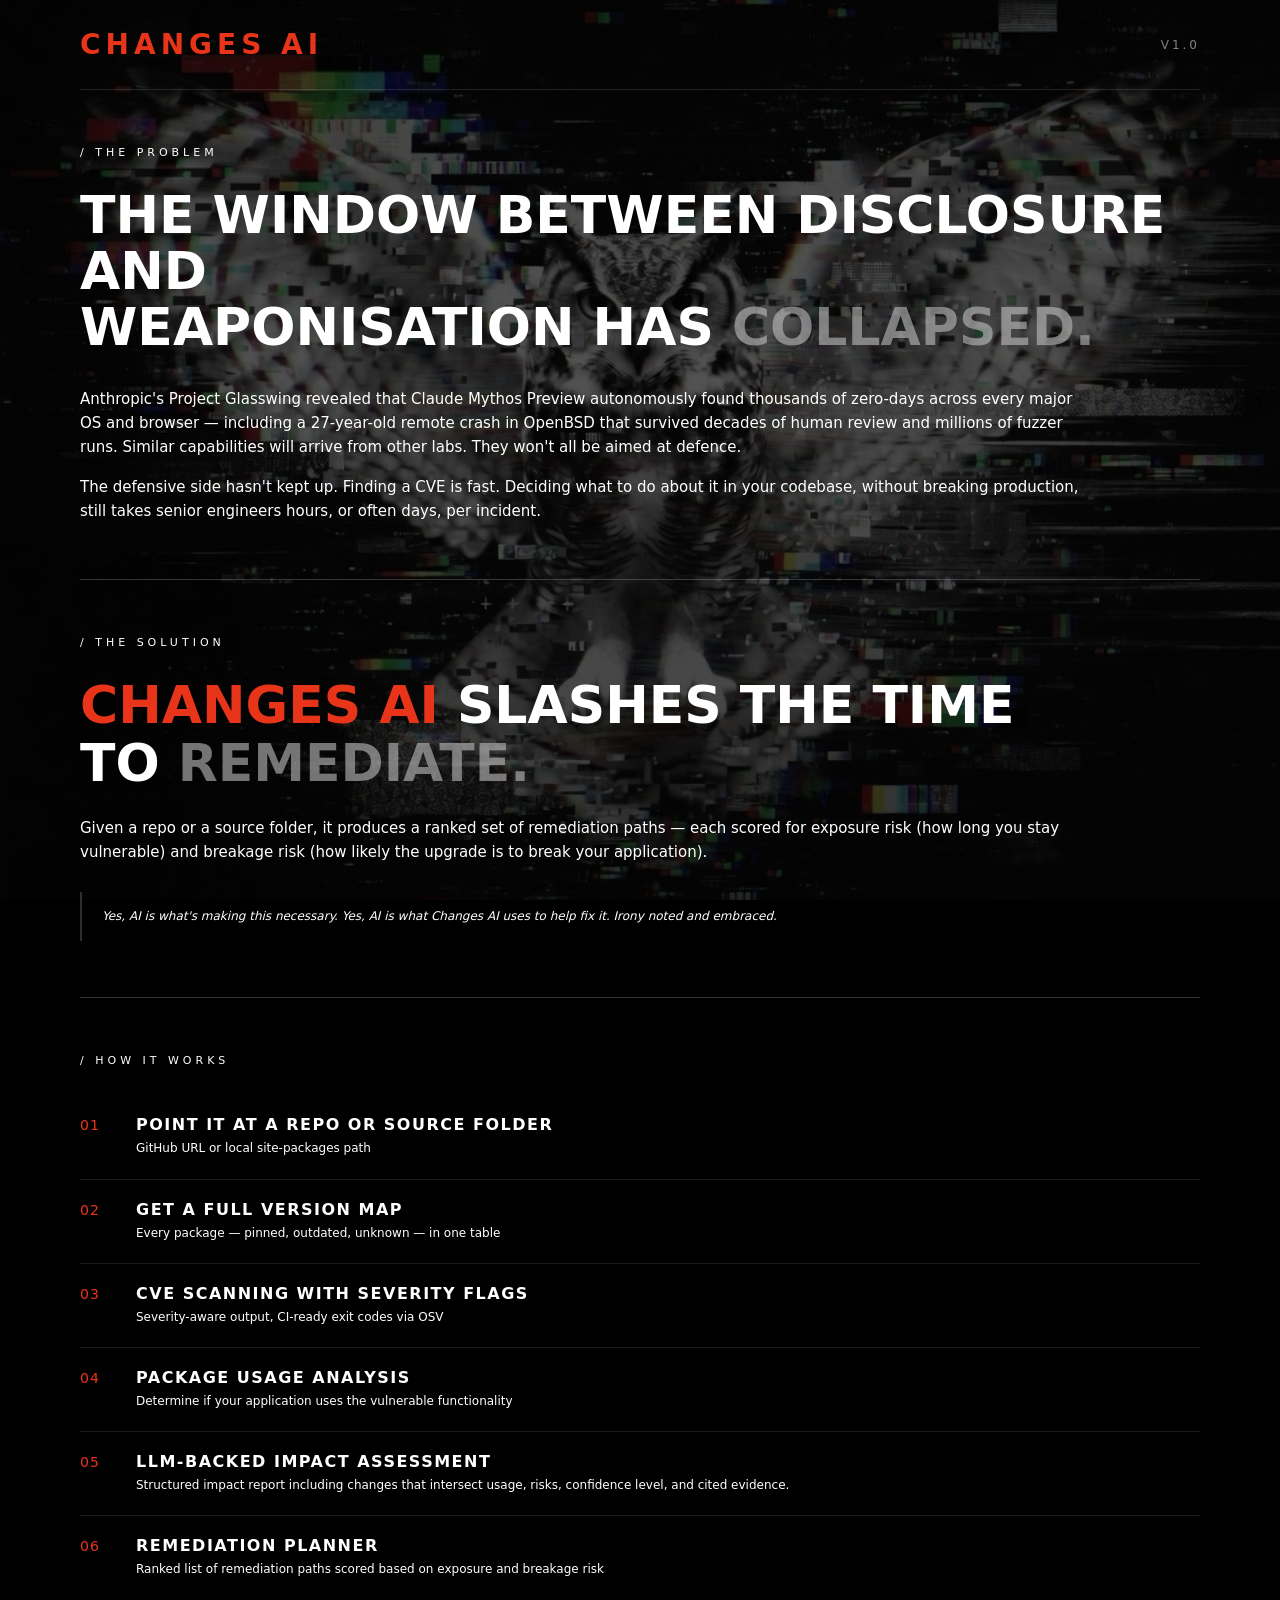
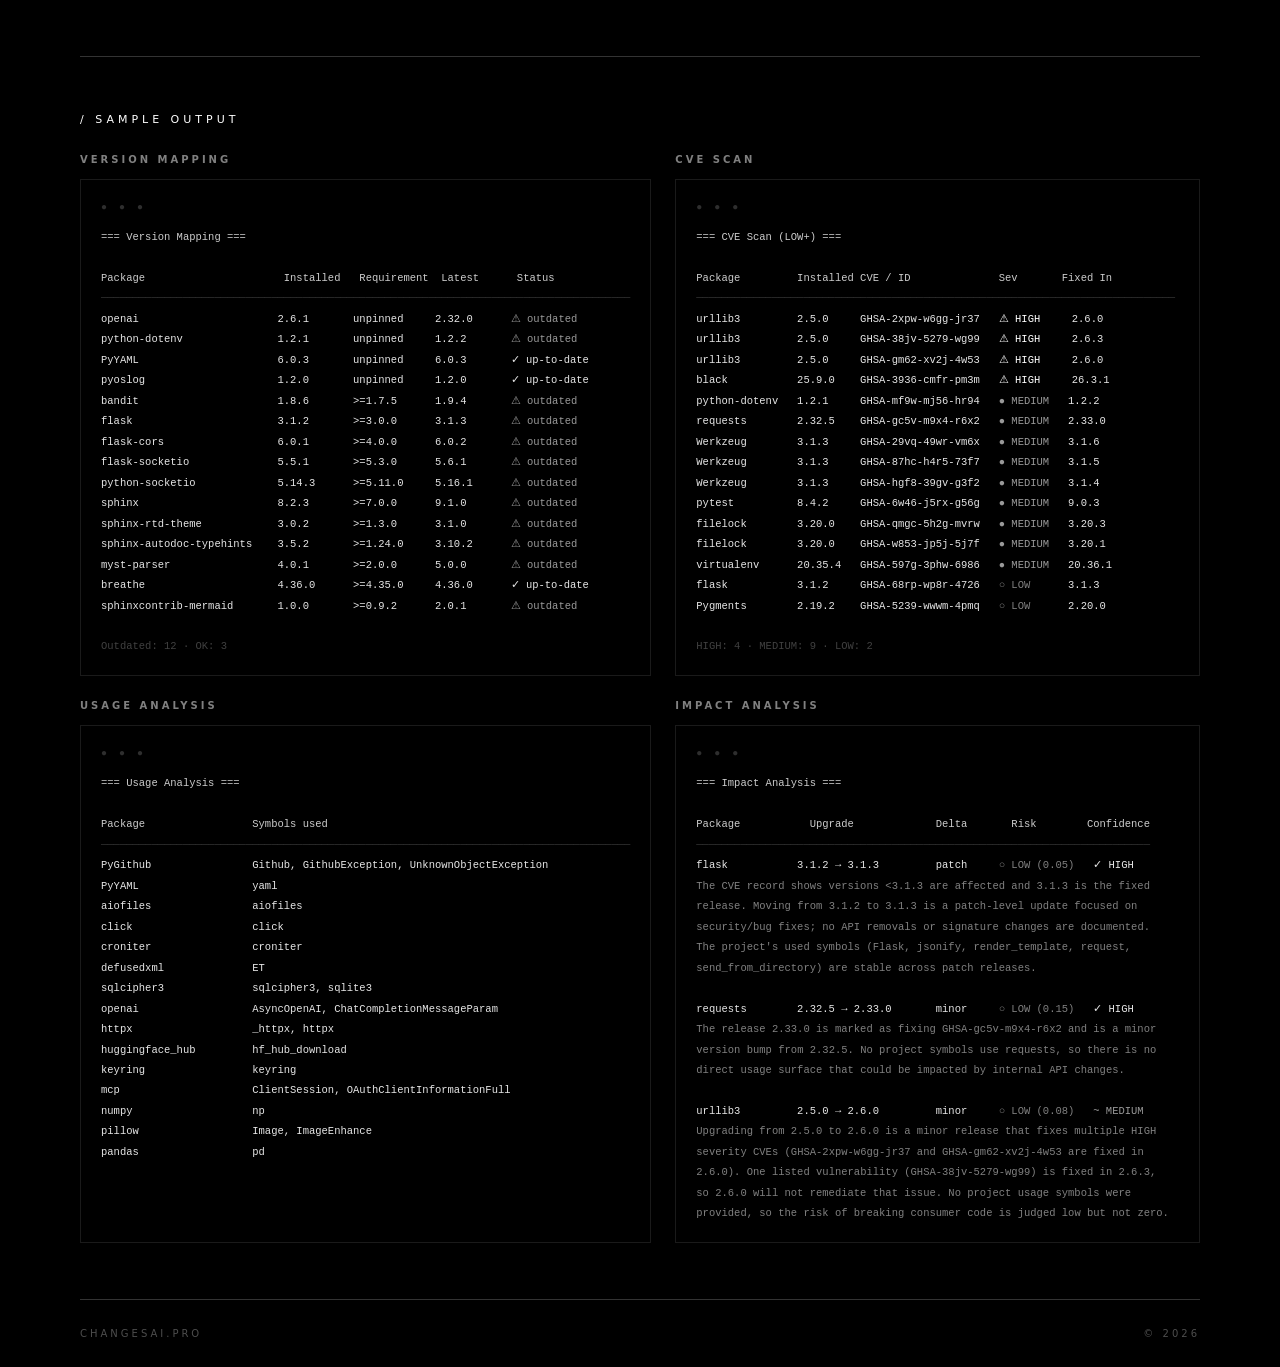
==== commit 49578640: "Update UI copy and styling for Impact Analysis Bump product version to v1.0, add a new "Remediation " ====
--- a/index.html
+++ b/index.html
@@ -16,7 +16,7 @@
   <!-- NAV -->
   <nav>
     <div class="logo"><span class="brand">Changes AI</span></div>
-    <div class="version">v0.1</div>
+    <div class="version">v1.0</div>
   </nav>
 
   <!-- PROBLEM -->
@@ -71,10 +71,16 @@
         <div class="step-num">05</div>
         <div>
           <div class="step-title">LLM-backed impact assessment</div>
-          <div class="step-desc">Ranked remediation paths scored for exposure risk and breakage risk</div>
-        </div>
-      </div>
-    </div>
+          <div class="step-desc">Structured impact report including changes that intersect usage, risks, confidence level, and cited evidence.</div>
+        </div>
+      </div>
+      <div class="step">
+        <div class="step-num">06</div>
+        <div>
+          <div class="step-title">Remediation Planner</div>
+          <div class="step-desc">Ranked list of remediation paths scored based on exposure and breakage risk</div>
+        </div>
+      </div>
   </section>
 
   <!-- SAMPLE OUTPUT -->
@@ -167,30 +173,32 @@
         </div>
       </div>
 
-      <!-- Usage Analysis 2 -->
+      <!-- Impact Analysis -->
       <div class="output-block">
         <h4>Impact Analysis</h4>
         <div class="terminal">
           <div class="terminal-dots">● ● ●</div>
-          <span class="t-head">=== Usage Analysis ===</span><br/>
-          <br/>
-          <span class="t-head">Package&nbsp;&nbsp;&nbsp;&nbsp;&nbsp;&nbsp;&nbsp;&nbsp;&nbsp;&nbsp;&nbsp;&nbsp;&nbsp;&nbsp;&nbsp;&nbsp;&nbsp;Symbols used</span><br/>
-          <span class="t-rule">────────────────────────────────────────────────────────────────────────────────────</span><br/>
-          <span class="t-pkg">PyGithub&nbsp;&nbsp;&nbsp;&nbsp;&nbsp;&nbsp;&nbsp;&nbsp;&nbsp;&nbsp;&nbsp;&nbsp;&nbsp;&nbsp;&nbsp;&nbsp;Github, GithubException, UnknownObjectException</span><br/>
-          <span class="t-pkg">PyYAML&nbsp;&nbsp;&nbsp;&nbsp;&nbsp;&nbsp;&nbsp;&nbsp;&nbsp;&nbsp;&nbsp;&nbsp;&nbsp;&nbsp;&nbsp;&nbsp;&nbsp;&nbsp;yaml</span><br/>
-          <span class="t-pkg">aiofiles&nbsp;&nbsp;&nbsp;&nbsp;&nbsp;&nbsp;&nbsp;&nbsp;&nbsp;&nbsp;&nbsp;&nbsp;&nbsp;&nbsp;&nbsp;&nbsp;aiofiles</span><br/>
-          <span class="t-pkg">click&nbsp;&nbsp;&nbsp;&nbsp;&nbsp;&nbsp;&nbsp;&nbsp;&nbsp;&nbsp;&nbsp;&nbsp;&nbsp;&nbsp;&nbsp;&nbsp;&nbsp;&nbsp;&nbsp;click</span><br/>
-          <span class="t-pkg">croniter&nbsp;&nbsp;&nbsp;&nbsp;&nbsp;&nbsp;&nbsp;&nbsp;&nbsp;&nbsp;&nbsp;&nbsp;&nbsp;&nbsp;&nbsp;&nbsp;croniter</span><br/>
-          <span class="t-pkg">defusedxml&nbsp;&nbsp;&nbsp;&nbsp;&nbsp;&nbsp;&nbsp;&nbsp;&nbsp;&nbsp;&nbsp;&nbsp;&nbsp;&nbsp;ET</span><br/>
-          <span class="t-pkg">sqlcipher3&nbsp;&nbsp;&nbsp;&nbsp;&nbsp;&nbsp;&nbsp;&nbsp;&nbsp;&nbsp;&nbsp;&nbsp;&nbsp;&nbsp;sqlcipher3, sqlite3</span><br/>
-          <span class="t-pkg">openai&nbsp;&nbsp;&nbsp;&nbsp;&nbsp;&nbsp;&nbsp;&nbsp;&nbsp;&nbsp;&nbsp;&nbsp;&nbsp;&nbsp;&nbsp;&nbsp;&nbsp;&nbsp;AsyncOpenAI, ChatCompletionMessageParam</span><br/>
-          <span class="t-pkg">httpx&nbsp;&nbsp;&nbsp;&nbsp;&nbsp;&nbsp;&nbsp;&nbsp;&nbsp;&nbsp;&nbsp;&nbsp;&nbsp;&nbsp;&nbsp;&nbsp;&nbsp;&nbsp;&nbsp;_httpx, httpx</span><br/>
-          <span class="t-pkg">huggingface_hub&nbsp;&nbsp;&nbsp;&nbsp;&nbsp;&nbsp;&nbsp;&nbsp;&nbsp;hf_hub_download</span><br/>
-          <span class="t-pkg">keyring&nbsp;&nbsp;&nbsp;&nbsp;&nbsp;&nbsp;&nbsp;&nbsp;&nbsp;&nbsp;&nbsp;&nbsp;&nbsp;&nbsp;&nbsp;&nbsp;&nbsp;keyring</span><br/>
-          <span class="t-pkg">mcp&nbsp;&nbsp;&nbsp;&nbsp;&nbsp;&nbsp;&nbsp;&nbsp;&nbsp;&nbsp;&nbsp;&nbsp;&nbsp;&nbsp;&nbsp;&nbsp;&nbsp;&nbsp;&nbsp;&nbsp;&nbsp;ClientSession, OAuthClientInformationFull</span><br/>
-          <span class="t-pkg">numpy&nbsp;&nbsp;&nbsp;&nbsp;&nbsp;&nbsp;&nbsp;&nbsp;&nbsp;&nbsp;&nbsp;&nbsp;&nbsp;&nbsp;&nbsp;&nbsp;&nbsp;&nbsp;&nbsp;np</span><br/>
-          <span class="t-pkg">pillow&nbsp;&nbsp;&nbsp;&nbsp;&nbsp;&nbsp;&nbsp;&nbsp;&nbsp;&nbsp;&nbsp;&nbsp;&nbsp;&nbsp;&nbsp;&nbsp;&nbsp;&nbsp;Image, ImageEnhance</span><br/>
-          <span class="t-pkg">pandas&nbsp;&nbsp;&nbsp;&nbsp;&nbsp;&nbsp;&nbsp;&nbsp;&nbsp;&nbsp;&nbsp;&nbsp;&nbsp;&nbsp;&nbsp;&nbsp;&nbsp;&nbsp;pd</span><br/>
+          <span class="t-head">=== Impact Analysis ===</span><br/>
+          <br/>
+          <span class="t-head">Package&nbsp;&nbsp;&nbsp;&nbsp;&nbsp;&nbsp;&nbsp;&nbsp;&nbsp;&nbsp;&nbsp;Upgrade&nbsp;&nbsp;&nbsp;&nbsp;&nbsp;&nbsp;&nbsp;&nbsp;&nbsp;&nbsp;&nbsp;&nbsp;&nbsp;Delta&nbsp;&nbsp;&nbsp;&nbsp;&nbsp;&nbsp;&nbsp;Risk&nbsp;&nbsp;&nbsp;&nbsp;&nbsp;&nbsp;&nbsp;&nbsp;Confidence</span><br/>
+          <span class="t-rule">────────────────────────────────────────────────────────────────────────</span><br/>
+          <span class="t-pkg">flask&nbsp;&nbsp;&nbsp;&nbsp;&nbsp;&nbsp;&nbsp;&nbsp;&nbsp;&nbsp;&nbsp;3.1.2 → 3.1.3&nbsp;&nbsp;&nbsp;&nbsp;&nbsp;&nbsp;&nbsp;&nbsp;&nbsp;patch&nbsp;&nbsp;&nbsp;&nbsp;&nbsp;</span><span class="t-dim">○ LOW (0.05)&nbsp;&nbsp;&nbsp;</span><span class="t-ok">✓ HIGH</span><br/>
+          <span class="t-dim">The CVE record shows versions &lt;3.1.3 are affected and 3.1.3 is the fixed release. Moving</span>
+          <span class="t-dim">from 3.1.2 to 3.1.3 is a patch-level update focused on security/bug fixes; no API</span>
+          <span class="t-dim">removals or signature changes are documented.</span><br>
+          <span class="t-dim"> The project's used symbols (Flask, jsonify, render_template, request, send_from_directory) are stable across patch releases.</span><br/>
+          <br/>
+          <span class="t-pkg">requests&nbsp;&nbsp;&nbsp;&nbsp;&nbsp;&nbsp;&nbsp;&nbsp;2.32.5 → 2.33.0&nbsp;&nbsp;&nbsp;&nbsp;&nbsp;&nbsp;&nbsp;minor&nbsp;&nbsp;&nbsp;&nbsp;&nbsp;</span><span class="t-dim">○ LOW (0.15)&nbsp;&nbsp;&nbsp;</span><span class="t-ok">✓ HIGH</span><br/>
+          <span class="t-dim">The release 2.33.0 is marked as fixing GHSA-gc5v-m9x4-r6x2 and is a minor version bump</span>
+          <span class="t-dim">from 2.32.5. No project symbols use requests, so there is no direct usage surface that</span>
+          <span class="t-dim">could be impacted by internal API changes.</span><br/>
+          <br/>
+          <span class="t-pkg">urllib3&nbsp;&nbsp;&nbsp;&nbsp;&nbsp;&nbsp;&nbsp;&nbsp;&nbsp;2.5.0 → 2.6.0&nbsp;&nbsp;&nbsp;&nbsp;&nbsp;&nbsp;&nbsp;&nbsp;&nbsp;minor&nbsp;&nbsp;&nbsp;&nbsp;&nbsp;</span><span class="t-dim">○ LOW (0.08)&nbsp;&nbsp;&nbsp;</span><span class="t-warn">~ MEDIUM</span><br/>
+          <span class="t-dim">Upgrading from 2.5.0 to 2.6.0 is a minor release that fixes multiple HIGH severity CVEs</span>
+          <span class="t-dim">(GHSA-2xpw-w6gg-jr37 and GHSA-gm62-xv2j-4w53 are fixed in 2.6.0). One listed</span>
+          <span class="t-dim">vulnerability (GHSA-38jv-5279-wg99) is fixed in 2.6.3,</span><br>
+          <span class="t-dim">so 2.6.0 will not remediate that issue. No project usage symbols were provided, so the risk of breaking consumer code is</span>
+          <span class="t-dim">judged low but not zero.</span><br/>
         </div>
       </div>
 
--- a/style.css
+++ b/style.css
@@ -55,7 +55,7 @@
 }
 
 .logo {
-  font-size: 24px;
+  font-size: 28px;
   font-weight: 900;
   letter-spacing: 5px;
   text-transform: uppercase;
@@ -63,16 +63,16 @@
 }
 
 .version {
-  font-size: 10px;
-  color: rgba(255,255,255,0.2);
+  font-size: 12px;
+  color: rgba(255,255,255,0.5);
   letter-spacing: 3px;
   text-transform: uppercase;
 }
 
 /* ── SECTIONS ── */
 section {
-  padding: 64px 0;
-  border-bottom: 1px solid rgba(255,255,255,0.10);
+  padding: 56px 0;
+  border-bottom: 1px solid rgba(255,255,255,0.20);
 }
 
 .section-label {
@@ -119,7 +119,7 @@
   letter-spacing: 0px;
   line-height: 1.1;
   color: #fff;
-  max-width: 820px;
+  max-width: 960px;
   margin-bottom: 24px;
 }
 
@@ -157,14 +157,15 @@
   gap: 28px;
   align-items: flex-start;
   padding: 20px 0;
-  border-bottom: 1px solid rgba(255,255,255,0.06);
+  border-bottom: 1px solid rgba(255,255,255,0.1);
 }
 
 .step:last-child { border-bottom: none; }
 
 .step-num {
   font-size: 14px;
-  color: rgba(255,255,255,0.4);
+  color: #e8351a;
+  -webkit-text-fill-color: #e8351a;
   min-width: 28px;
   padding-top: 2px;
   letter-spacing: 1px;
@@ -226,10 +227,10 @@
 
 .t-prompt { color: rgba(255,255,255,0.35); }
 .t-cmd    { color: #fff; }
-.t-dim    { color: rgba(255,255,255,0.2); }
-.t-head   { color: rgba(255,255,255,0.6); }
-.t-rule   { color: rgba(255,255,255,0.1); }
-.t-pkg    { color: rgba(255,255,255,0.72); }
+.t-dim    { color: rgba(255,255,255,0.5); }
+.t-head   { color: rgba(255,255,255,0.8); }
+.t-rule   { color: rgba(255,255,255,0.2); }
+.t-pkg    { color: rgba(255,255,255,0.9); }
 .t-ok     { color: rgba(255,255,255,0.9); }
 .t-warn   { color: rgba(255,255,255,0.6); }
 .t-cve    { color: #fff;}
@@ -307,10 +308,10 @@
 }
 
 .footer-l, .footer-r {
-  font-size: 9px;
-  letter-spacing: 3px;
-  text-transform: uppercase;
-  color: rgba(255,255,255,0.12);
+  font-size: 10px;
+  letter-spacing: 3px;
+  text-transform: uppercase;
+  color: rgba(255,255,255,0.3);
 }
 
 /* ── MOBILE ── */
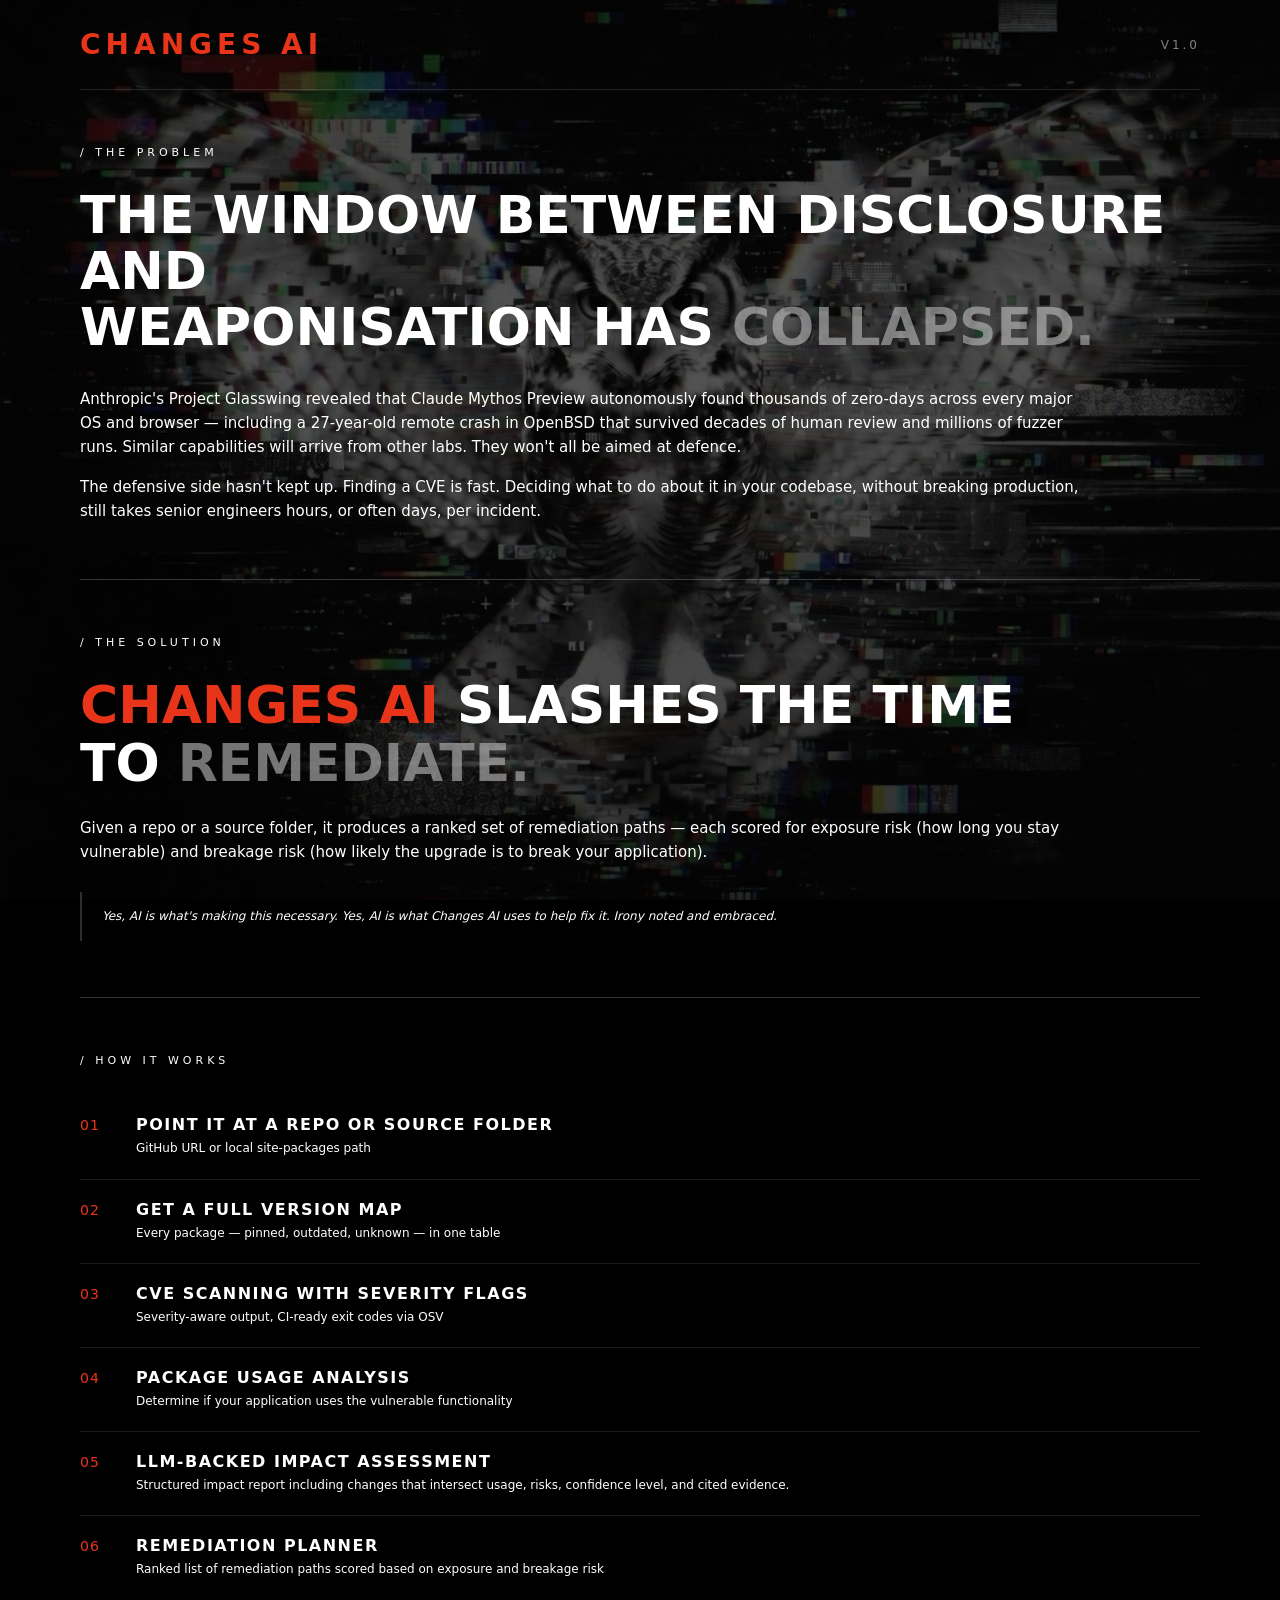
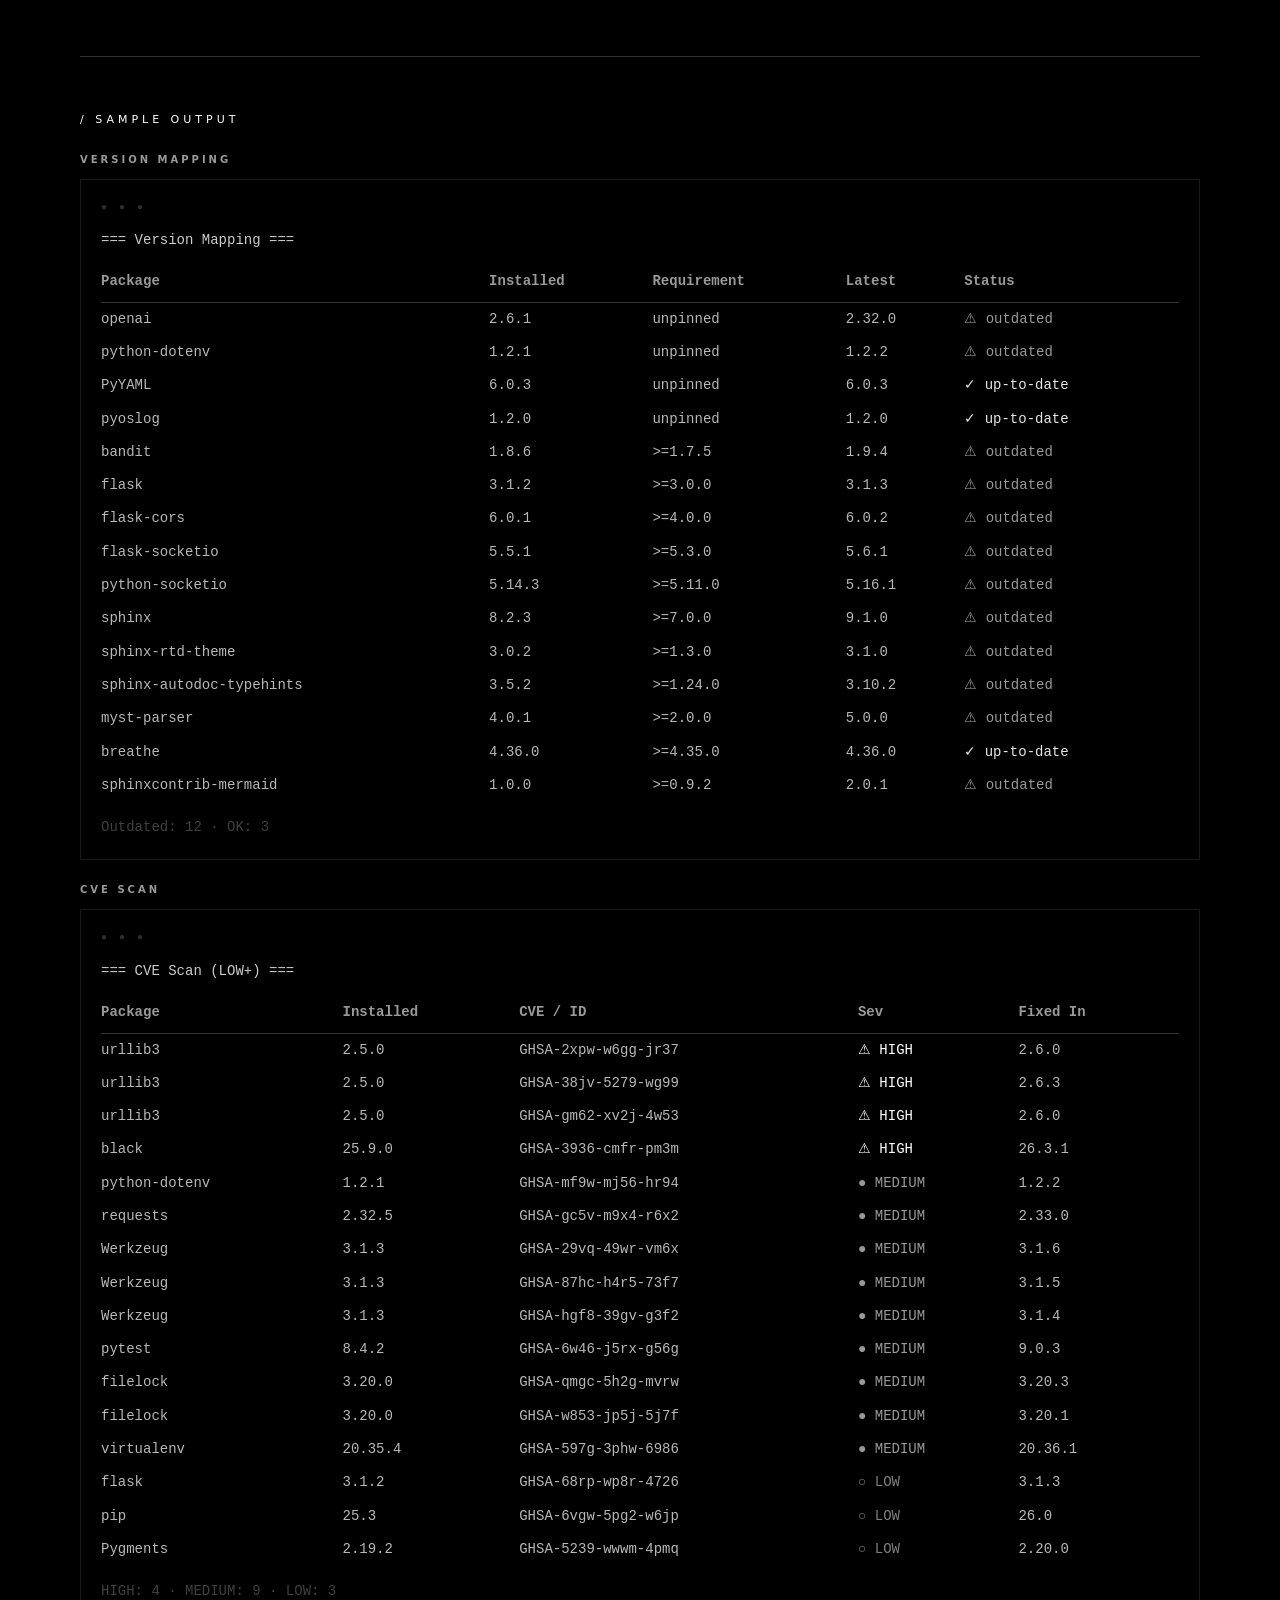
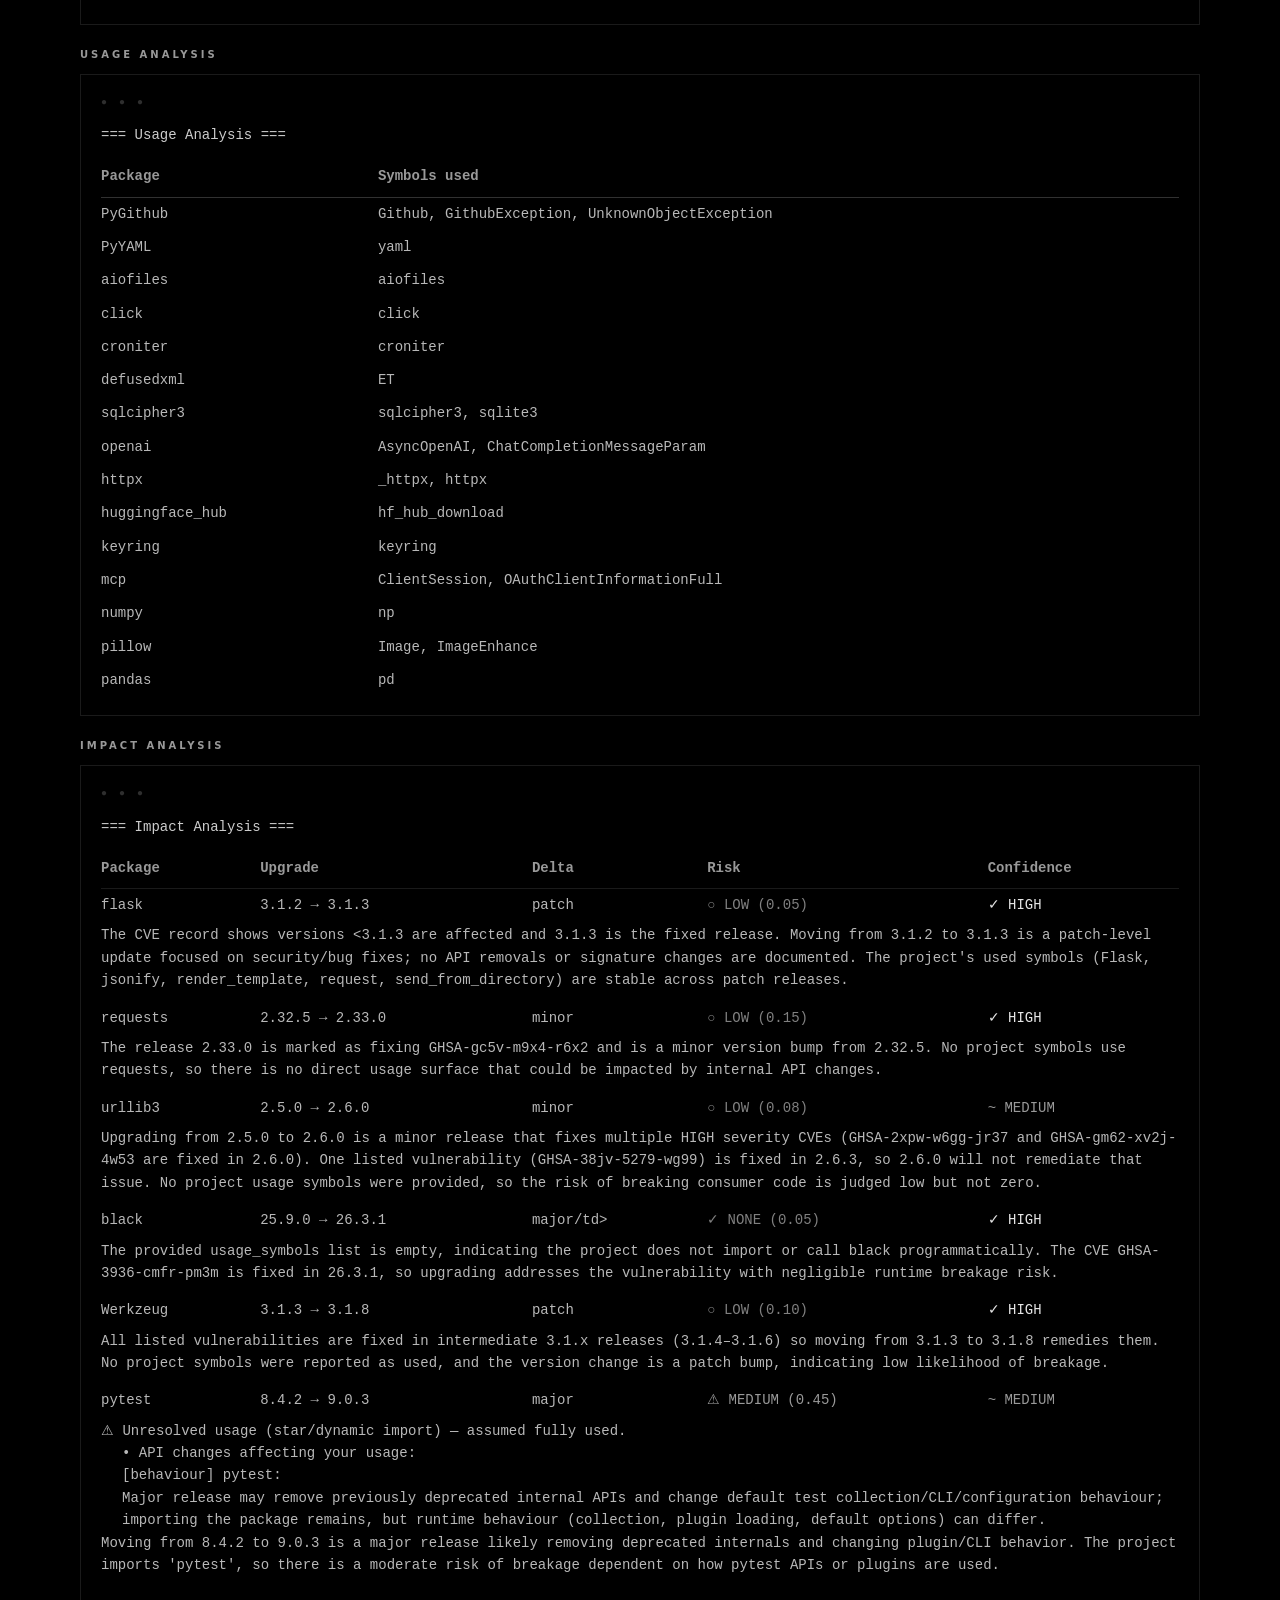
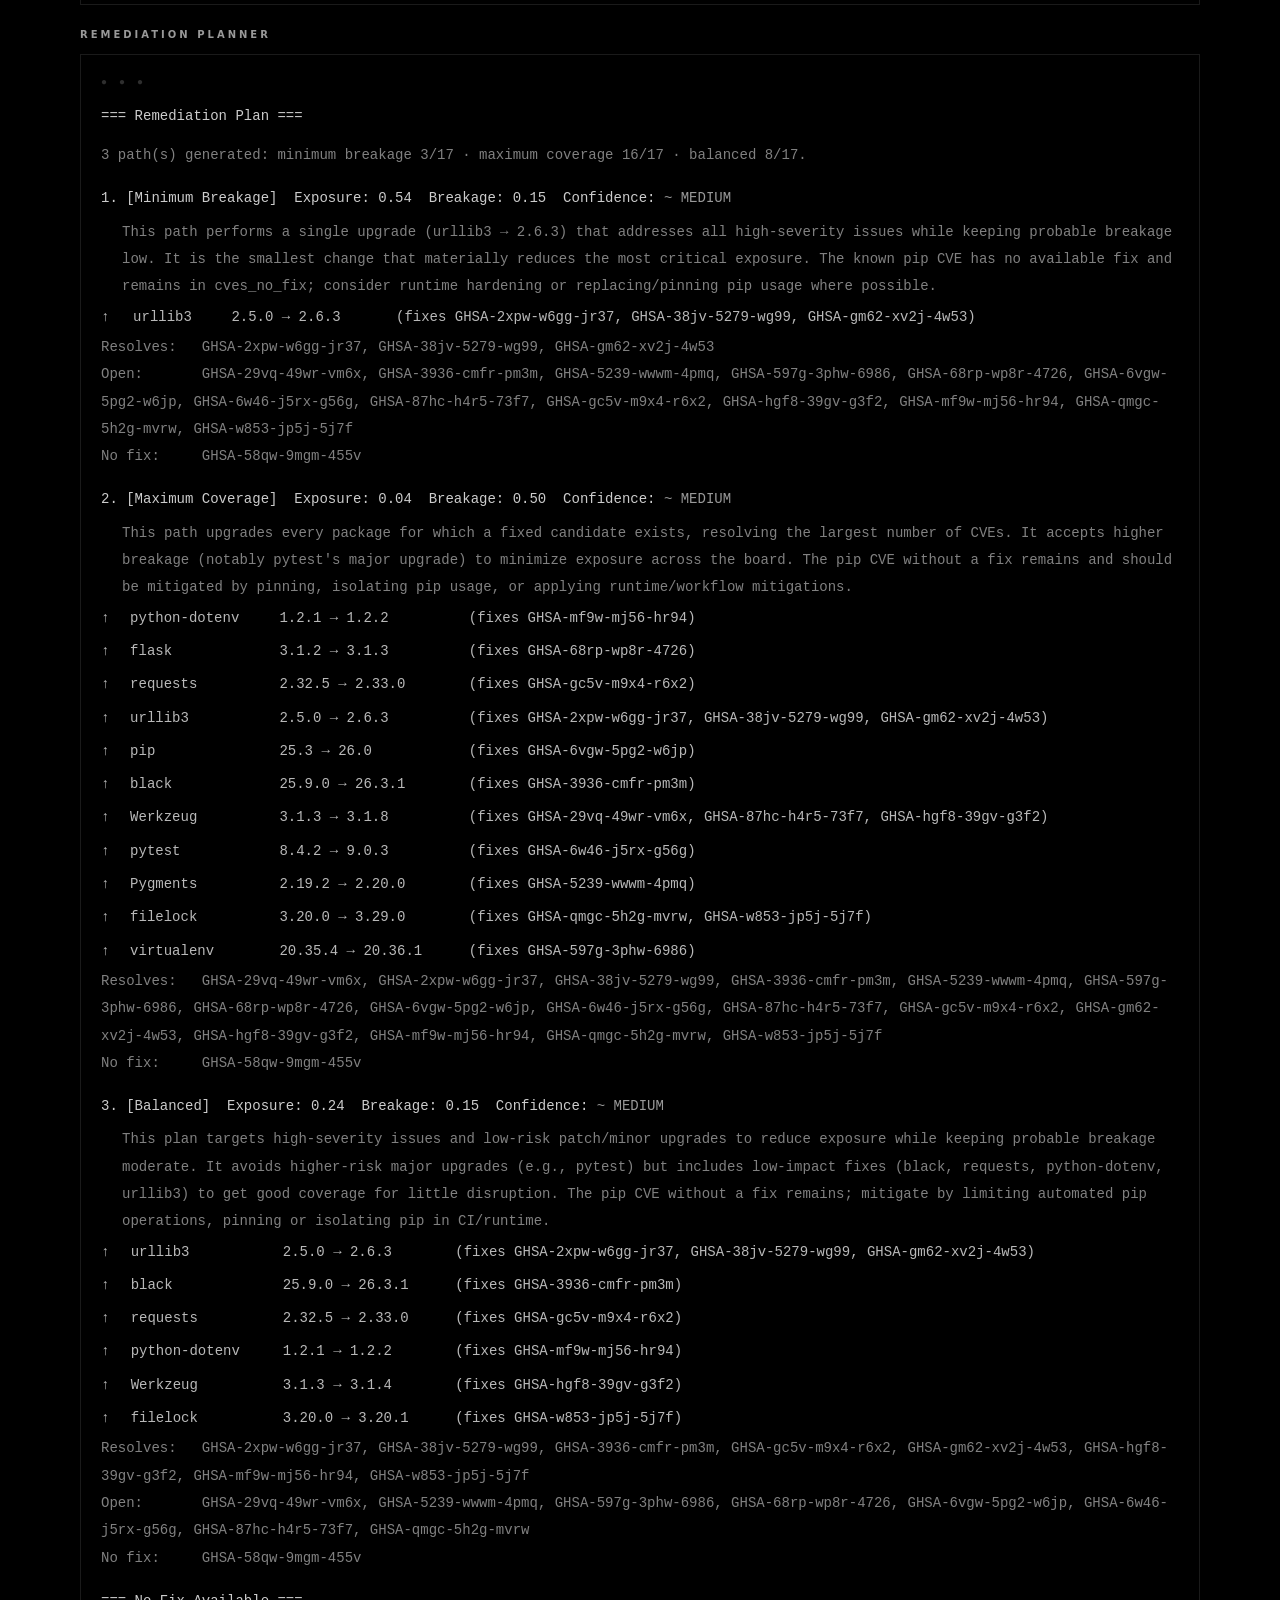
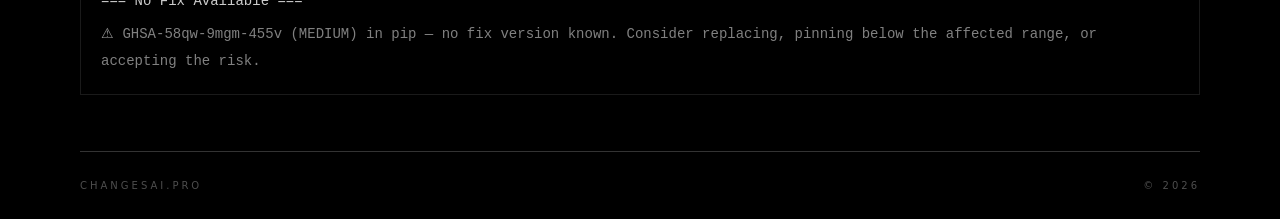
==== commit 1b238597: "Convert output panels to HTML tables Replace verbose terminal-style span blocks with semantic HTML t" ====
--- a/index.html
+++ b/index.html
@@ -88,32 +88,35 @@
     <div class="section-label">/ Sample Output</div>
     <div class="output-grid">
 
-      <!-- Version map -->
+      <!-- Version Mapping -->
       <div class="output-block">
         <h4>Version Mapping</h4>
         <div class="terminal">
           <div class="terminal-dots">● ● ●</div>
-          <span class="t-head">=== Version Mapping ===</span><br/>
-          <br/>
-          <span class="t-head">Package&nbsp;&nbsp;&nbsp;&nbsp;&nbsp;&nbsp;&nbsp;&nbsp;&nbsp;&nbsp;&nbsp;&nbsp;&nbsp;&nbsp;&nbsp;&nbsp;&nbsp;&nbsp;&nbsp;&nbsp;&nbsp;&nbsp;Installed&nbsp;&nbsp;&nbsp;Requirement&nbsp;&nbsp;Latest&nbsp;&nbsp;&nbsp;&nbsp;&nbsp;&nbsp;Status</span><br/>
-          <span class="t-rule">────────────────────────────────────────────────────────────────────────────────────</span><br/>
-          <span class="t-pkg">openai&nbsp;&nbsp;&nbsp;&nbsp;&nbsp;&nbsp;&nbsp;&nbsp;&nbsp;&nbsp;&nbsp;&nbsp;&nbsp;&nbsp;&nbsp;&nbsp;&nbsp;&nbsp;&nbsp;&nbsp;&nbsp;&nbsp;2.6.1&nbsp;&nbsp;&nbsp;&nbsp;&nbsp;&nbsp;&nbsp;unpinned&nbsp;&nbsp;&nbsp;&nbsp;&nbsp;2.32.0&nbsp;&nbsp;&nbsp;&nbsp;&nbsp;&nbsp;</span><span class="t-warn">⚠ outdated</span><br/>
-          <span class="t-pkg">python-dotenv&nbsp;&nbsp;&nbsp;&nbsp;&nbsp;&nbsp;&nbsp;&nbsp;&nbsp;&nbsp;&nbsp;&nbsp;&nbsp;&nbsp;&nbsp;1.2.1&nbsp;&nbsp;&nbsp;&nbsp;&nbsp;&nbsp;&nbsp;unpinned&nbsp;&nbsp;&nbsp;&nbsp;&nbsp;1.2.2&nbsp;&nbsp;&nbsp;&nbsp;&nbsp;&nbsp;&nbsp;</span><span class="t-warn">⚠ outdated</span><br/>
-          <span class="t-pkg">PyYAML&nbsp;&nbsp;&nbsp;&nbsp;&nbsp;&nbsp;&nbsp;&nbsp;&nbsp;&nbsp;&nbsp;&nbsp;&nbsp;&nbsp;&nbsp;&nbsp;&nbsp;&nbsp;&nbsp;&nbsp;&nbsp;&nbsp;6.0.3&nbsp;&nbsp;&nbsp;&nbsp;&nbsp;&nbsp;&nbsp;unpinned&nbsp;&nbsp;&nbsp;&nbsp;&nbsp;6.0.3&nbsp;&nbsp;&nbsp;&nbsp;&nbsp;&nbsp;&nbsp;</span><span class="t-ok">✓ up-to-date</span><br/>
-          <span class="t-pkg">pyoslog&nbsp;&nbsp;&nbsp;&nbsp;&nbsp;&nbsp;&nbsp;&nbsp;&nbsp;&nbsp;&nbsp;&nbsp;&nbsp;&nbsp;&nbsp;&nbsp;&nbsp;&nbsp;&nbsp;&nbsp;&nbsp;1.2.0&nbsp;&nbsp;&nbsp;&nbsp;&nbsp;&nbsp;&nbsp;unpinned&nbsp;&nbsp;&nbsp;&nbsp;&nbsp;1.2.0&nbsp;&nbsp;&nbsp;&nbsp;&nbsp;&nbsp;&nbsp;</span><span class="t-ok">✓ up-to-date</span><br/>
-          <span class="t-pkg">bandit&nbsp;&nbsp;&nbsp;&nbsp;&nbsp;&nbsp;&nbsp;&nbsp;&nbsp;&nbsp;&nbsp;&nbsp;&nbsp;&nbsp;&nbsp;&nbsp;&nbsp;&nbsp;&nbsp;&nbsp;&nbsp;&nbsp;1.8.6&nbsp;&nbsp;&nbsp;&nbsp;&nbsp;&nbsp;&nbsp;&gt;=1.7.5&nbsp;&nbsp;&nbsp;&nbsp;&nbsp;&nbsp;1.9.4&nbsp;&nbsp;&nbsp;&nbsp;&nbsp;&nbsp;&nbsp;</span><span class="t-warn">⚠ outdated</span><br/>
-          <span class="t-pkg">flask&nbsp;&nbsp;&nbsp;&nbsp;&nbsp;&nbsp;&nbsp;&nbsp;&nbsp;&nbsp;&nbsp;&nbsp;&nbsp;&nbsp;&nbsp;&nbsp;&nbsp;&nbsp;&nbsp;&nbsp;&nbsp;&nbsp;&nbsp;3.1.2&nbsp;&nbsp;&nbsp;&nbsp;&nbsp;&nbsp;&nbsp;&gt;=3.0.0&nbsp;&nbsp;&nbsp;&nbsp;&nbsp;&nbsp;3.1.3&nbsp;&nbsp;&nbsp;&nbsp;&nbsp;&nbsp;&nbsp;</span><span class="t-warn">⚠ outdated</span><br/>
-          <span class="t-pkg">flask-cors&nbsp;&nbsp;&nbsp;&nbsp;&nbsp;&nbsp;&nbsp;&nbsp;&nbsp;&nbsp;&nbsp;&nbsp;&nbsp;&nbsp;&nbsp;&nbsp;&nbsp;&nbsp;6.0.1&nbsp;&nbsp;&nbsp;&nbsp;&nbsp;&nbsp;&nbsp;&gt;=4.0.0&nbsp;&nbsp;&nbsp;&nbsp;&nbsp;&nbsp;6.0.2&nbsp;&nbsp;&nbsp;&nbsp;&nbsp;&nbsp;&nbsp;</span><span class="t-warn">⚠ outdated</span><br/>
-          <span class="t-pkg">flask-socketio&nbsp;&nbsp;&nbsp;&nbsp;&nbsp;&nbsp;&nbsp;&nbsp;&nbsp;&nbsp;&nbsp;&nbsp;&nbsp;&nbsp;5.5.1&nbsp;&nbsp;&nbsp;&nbsp;&nbsp;&nbsp;&nbsp;&gt;=5.3.0&nbsp;&nbsp;&nbsp;&nbsp;&nbsp;&nbsp;5.6.1&nbsp;&nbsp;&nbsp;&nbsp;&nbsp;&nbsp;&nbsp;</span><span class="t-warn">⚠ outdated</span><br/>
-          <span class="t-pkg">python-socketio&nbsp;&nbsp;&nbsp;&nbsp;&nbsp;&nbsp;&nbsp;&nbsp;&nbsp;&nbsp;&nbsp;&nbsp;&nbsp;5.14.3&nbsp;&nbsp;&nbsp;&nbsp;&nbsp;&nbsp;&gt;=5.11.0&nbsp;&nbsp;&nbsp;&nbsp;&nbsp;5.16.1&nbsp;&nbsp;&nbsp;&nbsp;&nbsp;&nbsp;</span><span class="t-warn">⚠ outdated</span><br/>
-          <span class="t-pkg">sphinx&nbsp;&nbsp;&nbsp;&nbsp;&nbsp;&nbsp;&nbsp;&nbsp;&nbsp;&nbsp;&nbsp;&nbsp;&nbsp;&nbsp;&nbsp;&nbsp;&nbsp;&nbsp;&nbsp;&nbsp;&nbsp;&nbsp;8.2.3&nbsp;&nbsp;&nbsp;&nbsp;&nbsp;&nbsp;&nbsp;&gt;=7.0.0&nbsp;&nbsp;&nbsp;&nbsp;&nbsp;&nbsp;9.1.0&nbsp;&nbsp;&nbsp;&nbsp;&nbsp;&nbsp;&nbsp;</span><span class="t-warn">⚠ outdated</span><br/>
-          <span class="t-pkg">sphinx-rtd-theme&nbsp;&nbsp;&nbsp;&nbsp;&nbsp;&nbsp;&nbsp;&nbsp;&nbsp;&nbsp;&nbsp;&nbsp;3.0.2&nbsp;&nbsp;&nbsp;&nbsp;&nbsp;&nbsp;&nbsp;&gt;=1.3.0&nbsp;&nbsp;&nbsp;&nbsp;&nbsp;&nbsp;3.1.0&nbsp;&nbsp;&nbsp;&nbsp;&nbsp;&nbsp;&nbsp;</span><span class="t-warn">⚠ outdated</span><br/>
-          <span class="t-pkg">sphinx-autodoc-typehints&nbsp;&nbsp;&nbsp;&nbsp;3.5.2&nbsp;&nbsp;&nbsp;&nbsp;&nbsp;&nbsp;&nbsp;&gt;=1.24.0&nbsp;&nbsp;&nbsp;&nbsp;&nbsp;3.10.2&nbsp;&nbsp;&nbsp;&nbsp;&nbsp;&nbsp;</span><span class="t-warn">⚠ outdated</span><br/>
-          <span class="t-pkg">myst-parser&nbsp;&nbsp;&nbsp;&nbsp;&nbsp;&nbsp;&nbsp;&nbsp;&nbsp;&nbsp;&nbsp;&nbsp;&nbsp;&nbsp;&nbsp;&nbsp;&nbsp;4.0.1&nbsp;&nbsp;&nbsp;&nbsp;&nbsp;&nbsp;&nbsp;&gt;=2.0.0&nbsp;&nbsp;&nbsp;&nbsp;&nbsp;&nbsp;5.0.0&nbsp;&nbsp;&nbsp;&nbsp;&nbsp;&nbsp;&nbsp;</span><span class="t-warn">⚠ outdated</span><br/>
-          <span class="t-pkg">breathe&nbsp;&nbsp;&nbsp;&nbsp;&nbsp;&nbsp;&nbsp;&nbsp;&nbsp;&nbsp;&nbsp;&nbsp;&nbsp;&nbsp;&nbsp;&nbsp;&nbsp;&nbsp;&nbsp;&nbsp;&nbsp;4.36.0&nbsp;&nbsp;&nbsp;&nbsp;&nbsp;&nbsp;&gt;=4.35.0&nbsp;&nbsp;&nbsp;&nbsp;&nbsp;4.36.0&nbsp;&nbsp;&nbsp;&nbsp;&nbsp;&nbsp;</span><span class="t-ok">✓ up-to-date</span><br/>
-          <span class="t-pkg">sphinxcontrib-mermaid&nbsp;&nbsp;&nbsp;&nbsp;&nbsp;&nbsp;&nbsp;1.0.0&nbsp;&nbsp;&nbsp;&nbsp;&nbsp;&nbsp;&nbsp;&gt;=0.9.2&nbsp;&nbsp;&nbsp;&nbsp;&nbsp;&nbsp;2.0.1&nbsp;&nbsp;&nbsp;&nbsp;&nbsp;&nbsp;&nbsp;</span><span class="t-warn">⚠ outdated</span><br/>
-          <br/>
-          <span class="t-summary">Outdated: 12 · OK: 3</span>
+          <div class="t-head t-section">=== Version Mapping ===</div>
+          <table class="t-table">
+            <thead>
+              <tr><th>Package</th><th>Installed</th><th>Requirement</th><th>Latest</th><th>Status</th></tr>
+            </thead>
+            <tbody>
+              <tr><td>openai</td><td>2.6.1</td><td>unpinned</td><td>2.32.0</td><td><span class="t-warn">⚠ outdated</span></td></tr>
+              <tr><td>python-dotenv</td><td>1.2.1</td><td>unpinned</td><td>1.2.2</td><td><span class="t-warn">⚠ outdated</span></td></tr>
+              <tr><td>PyYAML</td><td>6.0.3</td><td>unpinned</td><td>6.0.3</td><td><span class="t-ok">✓ up-to-date</span></td></tr>
+              <tr><td>pyoslog</td><td>1.2.0</td><td>unpinned</td><td>1.2.0</td><td><span class="t-ok">✓ up-to-date</span></td></tr>
+              <tr><td>bandit</td><td>1.8.6</td><td>&gt;=1.7.5</td><td>1.9.4</td><td><span class="t-warn">⚠ outdated</span></td></tr>
+              <tr><td>flask</td><td>3.1.2</td><td>&gt;=3.0.0</td><td>3.1.3</td><td><span class="t-warn">⚠ outdated</span></td></tr>
+              <tr><td>flask-cors</td><td>6.0.1</td><td>&gt;=4.0.0</td><td>6.0.2</td><td><span class="t-warn">⚠ outdated</span></td></tr>
+              <tr><td>flask-socketio</td><td>5.5.1</td><td>&gt;=5.3.0</td><td>5.6.1</td><td><span class="t-warn">⚠ outdated</span></td></tr>
+              <tr><td>python-socketio</td><td>5.14.3</td><td>&gt;=5.11.0</td><td>5.16.1</td><td><span class="t-warn">⚠ outdated</span></td></tr>
+              <tr><td>sphinx</td><td>8.2.3</td><td>&gt;=7.0.0</td><td>9.1.0</td><td><span class="t-warn">⚠ outdated</span></td></tr>
+              <tr><td>sphinx-rtd-theme</td><td>3.0.2</td><td>&gt;=1.3.0</td><td>3.1.0</td><td><span class="t-warn">⚠ outdated</span></td></tr>
+              <tr><td>sphinx-autodoc-typehints</td><td>3.5.2</td><td>&gt;=1.24.0</td><td>3.10.2</td><td><span class="t-warn">⚠ outdated</span></td></tr>
+              <tr><td>myst-parser</td><td>4.0.1</td><td>&gt;=2.0.0</td><td>5.0.0</td><td><span class="t-warn">⚠ outdated</span></td></tr>
+              <tr><td>breathe</td><td>4.36.0</td><td>&gt;=4.35.0</td><td>4.36.0</td><td><span class="t-ok">✓ up-to-date</span></td></tr>
+              <tr><td>sphinxcontrib-mermaid</td><td>1.0.0</td><td>&gt;=0.9.2</td><td>2.0.1</td><td><span class="t-warn">⚠ outdated</span></td></tr>
+            </tbody>
+          </table>
+          <div class="t-summary">Outdated: 12 · OK: 3</div>
         </div>
       </div>
 
@@ -122,54 +125,62 @@
         <h4>CVE Scan</h4>
         <div class="terminal">
           <div class="terminal-dots">● ● ●</div>
-          <span class="t-head">=== CVE Scan (LOW+) ===</span><br/>
-          <br/>
-          <span class="t-head">Package&nbsp;&nbsp;&nbsp;&nbsp;&nbsp;&nbsp;&nbsp;&nbsp;&nbsp;Installed&nbsp;CVE / ID&nbsp;&nbsp;&nbsp;&nbsp;&nbsp;&nbsp;&nbsp;&nbsp;&nbsp;&nbsp;&nbsp;&nbsp;&nbsp;&nbsp;Sev&nbsp;&nbsp;&nbsp;&nbsp;&nbsp;&nbsp;&nbsp;Fixed In</span><br/>
-          <span class="t-rule">────────────────────────────────────────────────────────────────────────────</span><br/>
-          <span class="t-pkg">urllib3&nbsp;&nbsp;&nbsp;&nbsp;&nbsp;&nbsp;&nbsp;&nbsp;&nbsp;2.5.0&nbsp;&nbsp;&nbsp;&nbsp;&nbsp;GHSA-2xpw-w6gg-jr37&nbsp;&nbsp;&nbsp;</span><span class="t-cve">⚠ HIGH&nbsp;&nbsp;&nbsp;&nbsp;&nbsp;</span><span class="t-pkg">2.6.0</span><br/>
-          <span class="t-pkg">urllib3&nbsp;&nbsp;&nbsp;&nbsp;&nbsp;&nbsp;&nbsp;&nbsp;&nbsp;2.5.0&nbsp;&nbsp;&nbsp;&nbsp;&nbsp;GHSA-38jv-5279-wg99&nbsp;&nbsp;&nbsp;</span><span class="t-cve">⚠ HIGH&nbsp;&nbsp;&nbsp;&nbsp;&nbsp;</span><span class="t-pkg">2.6.3</span><br/>
-          <span class="t-pkg">urllib3&nbsp;&nbsp;&nbsp;&nbsp;&nbsp;&nbsp;&nbsp;&nbsp;&nbsp;2.5.0&nbsp;&nbsp;&nbsp;&nbsp;&nbsp;GHSA-gm62-xv2j-4w53&nbsp;&nbsp;&nbsp;</span><span class="t-cve">⚠ HIGH&nbsp;&nbsp;&nbsp;&nbsp;&nbsp;</span><span class="t-pkg">2.6.0</span><br/>
-          <span class="t-pkg">black&nbsp;&nbsp;&nbsp;&nbsp;&nbsp;&nbsp;&nbsp;&nbsp;&nbsp;&nbsp;&nbsp;25.9.0&nbsp;&nbsp;&nbsp;&nbsp;GHSA-3936-cmfr-pm3m&nbsp;&nbsp;&nbsp;</span><span class="t-cve">⚠ HIGH&nbsp;&nbsp;&nbsp;&nbsp;&nbsp;</span><span class="t-pkg">26.3.1</span><br/>
-          <span class="t-pkg">python-dotenv&nbsp;&nbsp;&nbsp;1.2.1&nbsp;&nbsp;&nbsp;&nbsp;&nbsp;GHSA-mf9w-mj56-hr94&nbsp;&nbsp;&nbsp;</span><span class="t-warn">● MEDIUM&nbsp;&nbsp;&nbsp;</span><span class="t-pkg">1.2.2</span><br/>
-          <span class="t-pkg">requests&nbsp;&nbsp;&nbsp;&nbsp;&nbsp;&nbsp;&nbsp;&nbsp;2.32.5&nbsp;&nbsp;&nbsp;&nbsp;GHSA-gc5v-m9x4-r6x2&nbsp;&nbsp;&nbsp;</span><span class="t-warn">● MEDIUM&nbsp;&nbsp;&nbsp;</span><span class="t-pkg">2.33.0</span><br/>
-          <span class="t-pkg">Werkzeug&nbsp;&nbsp;&nbsp;&nbsp;&nbsp;&nbsp;&nbsp;&nbsp;3.1.3&nbsp;&nbsp;&nbsp;&nbsp;&nbsp;GHSA-29vq-49wr-vm6x&nbsp;&nbsp;&nbsp;</span><span class="t-warn">● MEDIUM&nbsp;&nbsp;&nbsp;</span><span class="t-pkg">3.1.6</span><br/>
-          <span class="t-pkg">Werkzeug&nbsp;&nbsp;&nbsp;&nbsp;&nbsp;&nbsp;&nbsp;&nbsp;3.1.3&nbsp;&nbsp;&nbsp;&nbsp;&nbsp;GHSA-87hc-h4r5-73f7&nbsp;&nbsp;&nbsp;</span><span class="t-warn">● MEDIUM&nbsp;&nbsp;&nbsp;</span><span class="t-pkg">3.1.5</span><br/>
-          <span class="t-pkg">Werkzeug&nbsp;&nbsp;&nbsp;&nbsp;&nbsp;&nbsp;&nbsp;&nbsp;3.1.3&nbsp;&nbsp;&nbsp;&nbsp;&nbsp;GHSA-hgf8-39gv-g3f2&nbsp;&nbsp;&nbsp;</span><span class="t-warn">● MEDIUM&nbsp;&nbsp;&nbsp;</span><span class="t-pkg">3.1.4</span><br/>
-          <span class="t-pkg">pytest&nbsp;&nbsp;&nbsp;&nbsp;&nbsp;&nbsp;&nbsp;&nbsp;&nbsp;&nbsp;8.4.2&nbsp;&nbsp;&nbsp;&nbsp;&nbsp;GHSA-6w46-j5rx-g56g&nbsp;&nbsp;&nbsp;</span><span class="t-warn">● MEDIUM&nbsp;&nbsp;&nbsp;</span><span class="t-pkg">9.0.3</span><br/>
-          <span class="t-pkg">filelock&nbsp;&nbsp;&nbsp;&nbsp;&nbsp;&nbsp;&nbsp;&nbsp;3.20.0&nbsp;&nbsp;&nbsp;&nbsp;GHSA-qmgc-5h2g-mvrw&nbsp;&nbsp;&nbsp;</span><span class="t-warn">● MEDIUM&nbsp;&nbsp;&nbsp;</span><span class="t-pkg">3.20.3</span><br/>
-          <span class="t-pkg">filelock&nbsp;&nbsp;&nbsp;&nbsp;&nbsp;&nbsp;&nbsp;&nbsp;3.20.0&nbsp;&nbsp;&nbsp;&nbsp;GHSA-w853-jp5j-5j7f&nbsp;&nbsp;&nbsp;</span><span class="t-warn">● MEDIUM&nbsp;&nbsp;&nbsp;</span><span class="t-pkg">3.20.1</span><br/>
-          <span class="t-pkg">virtualenv&nbsp;&nbsp;&nbsp;&nbsp;&nbsp;&nbsp;20.35.4&nbsp;&nbsp;&nbsp;GHSA-597g-3phw-6986&nbsp;&nbsp;&nbsp;</span><span class="t-warn">● MEDIUM&nbsp;&nbsp;&nbsp;</span><span class="t-pkg">20.36.1</span><br/>
-          <span class="t-pkg">flask&nbsp;&nbsp;&nbsp;&nbsp;&nbsp;&nbsp;&nbsp;&nbsp;&nbsp;&nbsp;&nbsp;3.1.2&nbsp;&nbsp;&nbsp;&nbsp;&nbsp;GHSA-68rp-wp8r-4726&nbsp;&nbsp;&nbsp;</span><span class="t-dim">○ LOW&nbsp;&nbsp;&nbsp;&nbsp;&nbsp;&nbsp;</span><span class="t-pkg">3.1.3</span><br/>
-          <span class="t-pkg">Pygments&nbsp;&nbsp;&nbsp;&nbsp;&nbsp;&nbsp;&nbsp;&nbsp;2.19.2&nbsp;&nbsp;&nbsp;&nbsp;GHSA-5239-wwwm-4pmq&nbsp;&nbsp;&nbsp;</span><span class="t-dim">○ LOW&nbsp;&nbsp;&nbsp;&nbsp;&nbsp;&nbsp;</span><span class="t-pkg">2.20.0</span><br/>
-          <br/>
-          <span class="t-summary">HIGH: 4 · MEDIUM: 9 · LOW: 2</span>
-        </div>
-      </div>
-
-      <!-- Usage Analysis 1 -->
+          <div class="t-head t-section">=== CVE Scan (LOW+) ===</div>
+          <table class="t-table">
+            <thead>
+              <tr><th>Package</th><th>Installed</th><th>CVE / ID</th><th>Sev</th><th>Fixed In</th></tr>
+            </thead>
+            <tbody>
+              <tr><td>urllib3</td><td>2.5.0</td><td>GHSA-2xpw-w6gg-jr37</td><td><span class="t-cve">⚠ HIGH</span></td><td>2.6.0</td></tr>
+              <tr><td>urllib3</td><td>2.5.0</td><td>GHSA-38jv-5279-wg99</td><td><span class="t-cve">⚠ HIGH</span></td><td>2.6.3</td></tr>
+              <tr><td>urllib3</td><td>2.5.0</td><td>GHSA-gm62-xv2j-4w53</td><td><span class="t-cve">⚠ HIGH</span></td><td>2.6.0</td></tr>
+              <tr><td>black</td><td>25.9.0</td><td>GHSA-3936-cmfr-pm3m</td><td><span class="t-cve">⚠ HIGH</span></td><td>26.3.1</td></tr>
+              <tr><td>python-dotenv</td><td>1.2.1</td><td>GHSA-mf9w-mj56-hr94</td><td><span class="t-warn">● MEDIUM</span></td><td>1.2.2</td></tr>
+              <tr><td>requests</td><td>2.32.5</td><td>GHSA-gc5v-m9x4-r6x2</td><td><span class="t-warn">● MEDIUM</span></td><td>2.33.0</td></tr>
+              <tr><td>Werkzeug</td><td>3.1.3</td><td>GHSA-29vq-49wr-vm6x</td><td><span class="t-warn">● MEDIUM</span></td><td>3.1.6</td></tr>
+              <tr><td>Werkzeug</td><td>3.1.3</td><td>GHSA-87hc-h4r5-73f7</td><td><span class="t-warn">● MEDIUM</span></td><td>3.1.5</td></tr>
+              <tr><td>Werkzeug</td><td>3.1.3</td><td>GHSA-hgf8-39gv-g3f2</td><td><span class="t-warn">● MEDIUM</span></td><td>3.1.4</td></tr>
+              <tr><td>pytest</td><td>8.4.2</td><td>GHSA-6w46-j5rx-g56g</td><td><span class="t-warn">● MEDIUM</span></td><td>9.0.3</td></tr>
+              <tr><td>filelock</td><td>3.20.0</td><td>GHSA-qmgc-5h2g-mvrw</td><td><span class="t-warn">● MEDIUM</span></td><td>3.20.3</td></tr>
+              <tr><td>filelock</td><td>3.20.0</td><td>GHSA-w853-jp5j-5j7f</td><td><span class="t-warn">● MEDIUM</span></td><td>3.20.1</td></tr>
+              <tr><td>virtualenv</td><td>20.35.4</td><td>GHSA-597g-3phw-6986</td><td><span class="t-warn">● MEDIUM</span></td><td>20.36.1</td></tr>
+              <tr><td>flask</td><td>3.1.2</td><td>GHSA-68rp-wp8r-4726</td><td><span class="t-dim">○ LOW</span></td><td>3.1.3</td></tr>
+              <tr><td>pip</td><td>25.3</td><td>GHSA-6vgw-5pg2-w6jp</td><td><span class="t-dim">○ LOW</span></td><td>26.0</td></tr>
+              <tr><td>Pygments</td><td>2.19.2</td><td>GHSA-5239-wwwm-4pmq</td><td><span class="t-dim">○ LOW</span></td><td>2.20.0</td></tr>
+            </tbody>
+          </table>
+          <div class="t-summary">HIGH: 4 · MEDIUM: 9 · LOW: 3</div>
+        </div>
+      </div>
+
+      <!-- Usage Analysis -->
       <div class="output-block">
         <h4>Usage Analysis</h4>
         <div class="terminal">
           <div class="terminal-dots">● ● ●</div>
-          <span class="t-head">=== Usage Analysis ===</span><br/>
-          <br/>
-          <span class="t-head">Package&nbsp;&nbsp;&nbsp;&nbsp;&nbsp;&nbsp;&nbsp;&nbsp;&nbsp;&nbsp;&nbsp;&nbsp;&nbsp;&nbsp;&nbsp;&nbsp;&nbsp;Symbols used</span><br/>
-          <span class="t-rule">────────────────────────────────────────────────────────────────────────────────────</span><br/>
-          <span class="t-pkg">PyGithub&nbsp;&nbsp;&nbsp;&nbsp;&nbsp;&nbsp;&nbsp;&nbsp;&nbsp;&nbsp;&nbsp;&nbsp;&nbsp;&nbsp;&nbsp;&nbsp;Github, GithubException, UnknownObjectException</span><br/>
-          <span class="t-pkg">PyYAML&nbsp;&nbsp;&nbsp;&nbsp;&nbsp;&nbsp;&nbsp;&nbsp;&nbsp;&nbsp;&nbsp;&nbsp;&nbsp;&nbsp;&nbsp;&nbsp;&nbsp;&nbsp;yaml</span><br/>
-          <span class="t-pkg">aiofiles&nbsp;&nbsp;&nbsp;&nbsp;&nbsp;&nbsp;&nbsp;&nbsp;&nbsp;&nbsp;&nbsp;&nbsp;&nbsp;&nbsp;&nbsp;&nbsp;aiofiles</span><br/>
-          <span class="t-pkg">click&nbsp;&nbsp;&nbsp;&nbsp;&nbsp;&nbsp;&nbsp;&nbsp;&nbsp;&nbsp;&nbsp;&nbsp;&nbsp;&nbsp;&nbsp;&nbsp;&nbsp;&nbsp;&nbsp;click</span><br/>
-          <span class="t-pkg">croniter&nbsp;&nbsp;&nbsp;&nbsp;&nbsp;&nbsp;&nbsp;&nbsp;&nbsp;&nbsp;&nbsp;&nbsp;&nbsp;&nbsp;&nbsp;&nbsp;croniter</span><br/>
-          <span class="t-pkg">defusedxml&nbsp;&nbsp;&nbsp;&nbsp;&nbsp;&nbsp;&nbsp;&nbsp;&nbsp;&nbsp;&nbsp;&nbsp;&nbsp;&nbsp;ET</span><br/>
-          <span class="t-pkg">sqlcipher3&nbsp;&nbsp;&nbsp;&nbsp;&nbsp;&nbsp;&nbsp;&nbsp;&nbsp;&nbsp;&nbsp;&nbsp;&nbsp;&nbsp;sqlcipher3, sqlite3</span><br/>
-          <span class="t-pkg">openai&nbsp;&nbsp;&nbsp;&nbsp;&nbsp;&nbsp;&nbsp;&nbsp;&nbsp;&nbsp;&nbsp;&nbsp;&nbsp;&nbsp;&nbsp;&nbsp;&nbsp;&nbsp;AsyncOpenAI, ChatCompletionMessageParam</span><br/>
-          <span class="t-pkg">httpx&nbsp;&nbsp;&nbsp;&nbsp;&nbsp;&nbsp;&nbsp;&nbsp;&nbsp;&nbsp;&nbsp;&nbsp;&nbsp;&nbsp;&nbsp;&nbsp;&nbsp;&nbsp;&nbsp;_httpx, httpx</span><br/>
-          <span class="t-pkg">huggingface_hub&nbsp;&nbsp;&nbsp;&nbsp;&nbsp;&nbsp;&nbsp;&nbsp;&nbsp;hf_hub_download</span><br/>
-          <span class="t-pkg">keyring&nbsp;&nbsp;&nbsp;&nbsp;&nbsp;&nbsp;&nbsp;&nbsp;&nbsp;&nbsp;&nbsp;&nbsp;&nbsp;&nbsp;&nbsp;&nbsp;&nbsp;keyring</span><br/>
-          <span class="t-pkg">mcp&nbsp;&nbsp;&nbsp;&nbsp;&nbsp;&nbsp;&nbsp;&nbsp;&nbsp;&nbsp;&nbsp;&nbsp;&nbsp;&nbsp;&nbsp;&nbsp;&nbsp;&nbsp;&nbsp;&nbsp;&nbsp;ClientSession, OAuthClientInformationFull</span><br/>
-          <span class="t-pkg">numpy&nbsp;&nbsp;&nbsp;&nbsp;&nbsp;&nbsp;&nbsp;&nbsp;&nbsp;&nbsp;&nbsp;&nbsp;&nbsp;&nbsp;&nbsp;&nbsp;&nbsp;&nbsp;&nbsp;np</span><br/>
-          <span class="t-pkg">pillow&nbsp;&nbsp;&nbsp;&nbsp;&nbsp;&nbsp;&nbsp;&nbsp;&nbsp;&nbsp;&nbsp;&nbsp;&nbsp;&nbsp;&nbsp;&nbsp;&nbsp;&nbsp;Image, ImageEnhance</span><br/>
-          <span class="t-pkg">pandas&nbsp;&nbsp;&nbsp;&nbsp;&nbsp;&nbsp;&nbsp;&nbsp;&nbsp;&nbsp;&nbsp;&nbsp;&nbsp;&nbsp;&nbsp;&nbsp;&nbsp;&nbsp;pd</span><br/>
+          <div class="t-head t-section">=== Usage Analysis ===</div>
+          <table class="t-table">
+            <thead>
+              <tr><th>Package</th><th>Symbols used</th></tr>
+            </thead>
+            <tbody>
+              <tr><td>PyGithub</td><td>Github, GithubException, UnknownObjectException</td></tr>
+              <tr><td>PyYAML</td><td>yaml</td></tr>
+              <tr><td>aiofiles</td><td>aiofiles</td></tr>
+              <tr><td>click</td><td>click</td></tr>
+              <tr><td>croniter</td><td>croniter</td></tr>
+              <tr><td>defusedxml</td><td>ET</td></tr>
+              <tr><td>sqlcipher3</td><td>sqlcipher3, sqlite3</td></tr>
+              <tr><td>openai</td><td>AsyncOpenAI, ChatCompletionMessageParam</td></tr>
+              <tr><td>httpx</td><td>_httpx, httpx</td></tr>
+              <tr><td>huggingface_hub</td><td>hf_hub_download</td></tr>
+              <tr><td>keyring</td><td>keyring</td></tr>
+              <tr><td>mcp</td><td>ClientSession, OAuthClientInformationFull</td></tr>
+              <tr><td>numpy</td><td>np</td></tr>
+              <tr><td>pillow</td><td>Image, ImageEnhance</td></tr>
+              <tr><td>pandas</td><td>pd</td></tr>
+            </tbody>
+          </table>
         </div>
       </div>
 
@@ -178,27 +189,104 @@
         <h4>Impact Analysis</h4>
         <div class="terminal">
           <div class="terminal-dots">● ● ●</div>
-          <span class="t-head">=== Impact Analysis ===</span><br/>
-          <br/>
-          <span class="t-head">Package&nbsp;&nbsp;&nbsp;&nbsp;&nbsp;&nbsp;&nbsp;&nbsp;&nbsp;&nbsp;&nbsp;Upgrade&nbsp;&nbsp;&nbsp;&nbsp;&nbsp;&nbsp;&nbsp;&nbsp;&nbsp;&nbsp;&nbsp;&nbsp;&nbsp;Delta&nbsp;&nbsp;&nbsp;&nbsp;&nbsp;&nbsp;&nbsp;Risk&nbsp;&nbsp;&nbsp;&nbsp;&nbsp;&nbsp;&nbsp;&nbsp;Confidence</span><br/>
-          <span class="t-rule">────────────────────────────────────────────────────────────────────────</span><br/>
-          <span class="t-pkg">flask&nbsp;&nbsp;&nbsp;&nbsp;&nbsp;&nbsp;&nbsp;&nbsp;&nbsp;&nbsp;&nbsp;3.1.2 → 3.1.3&nbsp;&nbsp;&nbsp;&nbsp;&nbsp;&nbsp;&nbsp;&nbsp;&nbsp;patch&nbsp;&nbsp;&nbsp;&nbsp;&nbsp;</span><span class="t-dim">○ LOW (0.05)&nbsp;&nbsp;&nbsp;</span><span class="t-ok">✓ HIGH</span><br/>
-          <span class="t-dim">The CVE record shows versions &lt;3.1.3 are affected and 3.1.3 is the fixed release. Moving</span>
-          <span class="t-dim">from 3.1.2 to 3.1.3 is a patch-level update focused on security/bug fixes; no API</span>
-          <span class="t-dim">removals or signature changes are documented.</span><br>
-          <span class="t-dim"> The project's used symbols (Flask, jsonify, render_template, request, send_from_directory) are stable across patch releases.</span><br/>
-          <br/>
-          <span class="t-pkg">requests&nbsp;&nbsp;&nbsp;&nbsp;&nbsp;&nbsp;&nbsp;&nbsp;2.32.5 → 2.33.0&nbsp;&nbsp;&nbsp;&nbsp;&nbsp;&nbsp;&nbsp;minor&nbsp;&nbsp;&nbsp;&nbsp;&nbsp;</span><span class="t-dim">○ LOW (0.15)&nbsp;&nbsp;&nbsp;</span><span class="t-ok">✓ HIGH</span><br/>
-          <span class="t-dim">The release 2.33.0 is marked as fixing GHSA-gc5v-m9x4-r6x2 and is a minor version bump</span>
-          <span class="t-dim">from 2.32.5. No project symbols use requests, so there is no direct usage surface that</span>
-          <span class="t-dim">could be impacted by internal API changes.</span><br/>
-          <br/>
-          <span class="t-pkg">urllib3&nbsp;&nbsp;&nbsp;&nbsp;&nbsp;&nbsp;&nbsp;&nbsp;&nbsp;2.5.0 → 2.6.0&nbsp;&nbsp;&nbsp;&nbsp;&nbsp;&nbsp;&nbsp;&nbsp;&nbsp;minor&nbsp;&nbsp;&nbsp;&nbsp;&nbsp;</span><span class="t-dim">○ LOW (0.08)&nbsp;&nbsp;&nbsp;</span><span class="t-warn">~ MEDIUM</span><br/>
-          <span class="t-dim">Upgrading from 2.5.0 to 2.6.0 is a minor release that fixes multiple HIGH severity CVEs</span>
-          <span class="t-dim">(GHSA-2xpw-w6gg-jr37 and GHSA-gm62-xv2j-4w53 are fixed in 2.6.0). One listed</span>
-          <span class="t-dim">vulnerability (GHSA-38jv-5279-wg99) is fixed in 2.6.3,</span><br>
-          <span class="t-dim">so 2.6.0 will not remediate that issue. No project usage symbols were provided, so the risk of breaking consumer code is</span>
-          <span class="t-dim">judged low but not zero.</span><br/>
+          <div class="t-head t-section">=== Impact Analysis ===</div>
+          <table class="t-table">
+            <thead>
+              <tr><th>Package</th><th>Upgrade</th><th>Delta</th><th>Risk</th><th>Confidence</th></tr>
+            </thead>
+            <tbody>
+              <tr>
+                <td>flask</td><td>3.1.2 → 3.1.3</td><td>patch</td><td><span class="t-dim">○ LOW (0.05)</span></td><td><span class="t-ok">✓ HIGH</span></td>
+              </tr>
+              <tr><td colspan="5" class="t-dim t-note">The CVE record shows versions &lt;3.1.3 are affected and 3.1.3 is the fixed release. Moving from 3.1.2 to 3.1.3 is a patch-level update focused on security/bug fixes; no API removals or signature changes are documented. The project's used symbols (Flask, jsonify, render_template, request, send_from_directory) are stable across patch releases.</td></tr>
+              <tr>
+                <td>requests</td><td>2.32.5 → 2.33.0</td><td>minor</td><td><span class="t-dim">○ LOW (0.15)</span></td><td><span class="t-ok">✓ HIGH</span></td>
+              </tr>
+              <tr><td colspan="5" class="t-dim t-note">The release 2.33.0 is marked as fixing GHSA-gc5v-m9x4-r6x2 and is a minor version bump from 2.32.5. No project symbols use requests, so there is no direct usage surface that could be impacted by internal API changes.</td></tr>
+              <tr>
+                <td>urllib3</td><td>2.5.0 → 2.6.0</td><td>minor</td><td><span class="t-dim">○ LOW (0.08)</span></td><td><span class="t-warn">~ MEDIUM</span></td>
+              </tr>
+              <tr><td colspan="5" class="t-dim t-note">Upgrading from 2.5.0 to 2.6.0 is a minor release that fixes multiple HIGH severity CVEs (GHSA-2xpw-w6gg-jr37 and GHSA-gm62-xv2j-4w53 are fixed in 2.6.0). One listed vulnerability (GHSA-38jv-5279-wg99) is fixed in 2.6.3, so 2.6.0 will not remediate that issue. No project usage symbols were provided, so the risk of breaking consumer code is judged low but not zero.</td></tr>
+              <tr>
+                <td>black</td><td>25.9.0 → 26.3.1</td><td>major/td><td><span class="t-dim">✓ NONE (0.05)</span></td><td><span class="t-ok">✓ HIGH</span></td>
+              </tr>
+              <tr><td colspan="5" class="t-dim t-note">The provided usage_symbols list is empty, indicating the project does not import or call black programmatically. The CVE GHSA-3936-cmfr-pm3m is fixed in 26.3.1, so upgrading addresses the vulnerability with negligible runtime breakage risk.</td></tr>
+              <tr>
+                <td>Werkzeug</td><td>3.1.3 → 3.1.8</td><td>patch</td><td><span class="t-dim">○ LOW (0.10)</span></td><td><span class="t-ok">✓ HIGH</span></td>
+              </tr>
+              <tr><td colspan="5" class="t-dim t-note">All listed vulnerabilities are fixed in intermediate 3.1.x releases (3.1.4–3.1.6) so moving from 3.1.3 to 3.1.8 remedies them. No project symbols were reported as used, and the version change is a patch bump, indicating low likelihood of breakage.</td></tr>
+              <tr>
+                <td>pytest</td><td>8.4.2 → 9.0.3</td><td>major</td><td><span class="t-warn">⚠ MEDIUM (0.45)</span></td><td><span class="t-warn">~ MEDIUM</span></td>
+              </tr>
+              <tr><td colspan="5" class="t-dim t-note">⚠ Unresolved usage (star/dynamic import) — assumed fully used.<br><span class="t-indent">• API changes affecting your usage:<br>[behaviour] pytest:<br>Major release may remove previously deprecated internal APIs and change default test collection/CLI/configuration behaviour; importing the package remains, but runtime behaviour (collection, plugin loading, default options) can differ.</span>Moving from 8.4.2 to 9.0.3 is a major release likely removing deprecated internals and changing plugin/CLI behavior. The project imports 'pytest', so there is a moderate risk of breakage dependent on how pytest APIs or plugins are used.</td></tr>
+            </tbody>
+          </table>
+        </div>
+      </div>
+
+      <!-- Remediation Planner -->
+      <div class="output-block">
+        <h4>Remediation Planner</h4>
+        <div class="terminal">
+          <div class="terminal-dots">● ● ●</div>
+          <div class="t-head t-section">=== Remediation Plan ===</div>
+          <div class="t-dim" style="margin-bottom:16px">3 path(s) generated: minimum breakage 3/17 · maximum coverage 16/17 · balanced 8/17.</div>
+
+          <div class="t-head" style="margin-bottom:6px">1. [Minimum Breakage]&nbsp;&nbsp;Exposure: 0.54&nbsp;&nbsp;Breakage: 0.15&nbsp;&nbsp;Confidence: <span class="t-warn">~ MEDIUM</span></div>
+          <div class="t-dim t-note"><span class="t-indent">This path performs a single upgrade (urllib3 → 2.6.3) that addresses all high-severity issues while keeping probable breakage low. It is the smallest change that materially reduces the most critical exposure. The known pip CVE has no available fix and remains in cves_no_fix; consider runtime hardening or replacing/pinning pip usage where possible.</span></div>
+          <table class="t-table">
+            <tbody>
+              <tr><td class="t-ok">↑</td><td>urllib3</td><td>2.5.0 → 2.6.3</td><td class="t-dim">(fixes GHSA-2xpw-w6gg-jr37, GHSA-38jv-5279-wg99, GHSA-gm62-xv2j-4w53)</td></tr>
+            </tbody>
+          </table>
+          <div class="t-dim t-note">
+            <span>Resolves:&nbsp;&nbsp;&nbsp;</span>GHSA-2xpw-w6gg-jr37, GHSA-38jv-5279-wg99, GHSA-gm62-xv2j-4w53<br>
+            <span>Open:&nbsp;&nbsp;&nbsp;&nbsp;&nbsp;&nbsp;&nbsp;</span>GHSA-29vq-49wr-vm6x, GHSA-3936-cmfr-pm3m, GHSA-5239-wwwm-4pmq, GHSA-597g-3phw-6986, GHSA-68rp-wp8r-4726, GHSA-6vgw-5pg2-w6jp, GHSA-6w46-j5rx-g56g, GHSA-87hc-h4r5-73f7, GHSA-gc5v-m9x4-r6x2, GHSA-hgf8-39gv-g3f2, GHSA-mf9w-mj56-hr94, GHSA-qmgc-5h2g-mvrw, GHSA-w853-jp5j-5j7f<br>
+            <span>No fix:&nbsp;&nbsp;&nbsp;&nbsp;&nbsp;</span>GHSA-58qw-9mgm-455v<br>
+          </div>
+
+          <div class="t-head" style="margin: 16px 0 6px">2. [Maximum Coverage]&nbsp;&nbsp;Exposure: 0.04&nbsp;&nbsp;Breakage: 0.50&nbsp;&nbsp;Confidence: <span class="t-warn">~ MEDIUM</span></div>
+          <div class="t-dim t-note"><span class="t-indent">This path upgrades every package for which a fixed candidate exists, resolving the largest number of CVEs. It accepts higher breakage (notably pytest's major upgrade) to minimize exposure across the board. The pip CVE without a fix remains and should be mitigated by pinning, isolating pip usage, or applying runtime/workflow mitigations.</span></div>
+          <table class="t-table">
+            <tbody>
+              <tr><td class="t-ok">↑</td><td>python-dotenv</td><td>1.2.1 → 1.2.2</td><td class="t-dim">(fixes GHSA-mf9w-mj56-hr94)</td></tr>
+              <tr><td class="t-ok">↑</td><td>flask</td><td>3.1.2 → 3.1.3</td><td class="t-dim">(fixes GHSA-68rp-wp8r-4726)</td></tr>
+              <tr><td class="t-ok">↑</td><td>requests</td><td>2.32.5 → 2.33.0</td><td class="t-dim">(fixes GHSA-gc5v-m9x4-r6x2)</td></tr>
+              <tr><td class="t-ok">↑</td><td>urllib3</td><td>2.5.0 → 2.6.3</td><td class="t-dim">(fixes GHSA-2xpw-w6gg-jr37, GHSA-38jv-5279-wg99, GHSA-gm62-xv2j-4w53)</td></tr>
+              <tr><td class="t-ok">↑</td><td>pip</td><td>25.3 → 26.0</td><td class="t-dim">(fixes GHSA-6vgw-5pg2-w6jp)</td></tr>
+              <tr><td class="t-ok">↑</td><td>black</td><td>25.9.0 → 26.3.1</td><td class="t-dim">(fixes GHSA-3936-cmfr-pm3m)</td></tr>
+              <tr><td class="t-ok">↑</td><td>Werkzeug</td><td>3.1.3 → 3.1.8</td><td class="t-dim">(fixes GHSA-29vq-49wr-vm6x, GHSA-87hc-h4r5-73f7, GHSA-hgf8-39gv-g3f2)</td></tr>
+              <tr><td class="t-ok">↑</td><td>pytest</td><td>8.4.2 → 9.0.3</td><td class="t-dim">(fixes GHSA-6w46-j5rx-g56g)</td></tr>
+              <tr><td class="t-ok">↑</td><td>Pygments</td><td>2.19.2 → 2.20.0</td><td class="t-dim">(fixes GHSA-5239-wwwm-4pmq)</td></tr>
+              <tr><td class="t-ok">↑</td><td>filelock</td><td>3.20.0 → 3.29.0</td><td class="t-dim">(fixes GHSA-qmgc-5h2g-mvrw, GHSA-w853-jp5j-5j7f)</td></tr>
+              <tr><td class="t-ok">↑</td><td>virtualenv</td><td>20.35.4 → 20.36.1</td><td class="t-dim">(fixes GHSA-597g-3phw-6986)</td></tr>
+            </tbody>
+          </table>
+          <div class="t-dim t-note">
+            <span>Resolves:&nbsp;&nbsp;&nbsp;</span>GHSA-29vq-49wr-vm6x, GHSA-2xpw-w6gg-jr37, GHSA-38jv-5279-wg99, GHSA-3936-cmfr-pm3m, GHSA-5239-wwwm-4pmq, GHSA-597g-3phw-6986, GHSA-68rp-wp8r-4726, GHSA-6vgw-5pg2-w6jp, GHSA-6w46-j5rx-g56g, GHSA-87hc-h4r5-73f7, GHSA-gc5v-m9x4-r6x2, GHSA-gm62-xv2j-4w53, GHSA-hgf8-39gv-g3f2, GHSA-mf9w-mj56-hr94, GHSA-qmgc-5h2g-mvrw, GHSA-w853-jp5j-5j7f<br>
+            <span>No fix:&nbsp;&nbsp;&nbsp;&nbsp;&nbsp;</span>GHSA-58qw-9mgm-455v<br>
+          </div>
+
+          <div class="t-head" style="margin: 16px 0 6px">3. [Balanced]&nbsp;&nbsp;Exposure: 0.24&nbsp;&nbsp;Breakage: 0.15&nbsp;&nbsp;Confidence: <span class="t-warn">~ MEDIUM</span></div>
+          <div class="t-dim t-note"><span class="t-indent">This plan targets high-severity issues and low-risk patch/minor upgrades to reduce exposure while keeping probable breakage moderate. It avoids higher-risk major upgrades (e.g., pytest) but includes low-impact fixes (black, requests, python-dotenv, urllib3) to get good coverage for little disruption. The pip CVE without a fix remains; mitigate by limiting automated pip operations, pinning or isolating pip in CI/runtime.</span></div>
+          <table class="t-table">
+            <tbody>
+              <tr><td class="t-ok">↑</td><td>urllib3</td><td>2.5.0 → 2.6.3</td><td class="t-dim">(fixes GHSA-2xpw-w6gg-jr37, GHSA-38jv-5279-wg99, GHSA-gm62-xv2j-4w53)</td></tr>
+              <tr><td class="t-ok">↑</td><td>black</td><td>25.9.0 → 26.3.1</td><td class="t-dim">(fixes GHSA-3936-cmfr-pm3m)</td></tr>
+              <tr><td class="t-ok">↑</td><td>requests</td><td>2.32.5 → 2.33.0</td><td class="t-dim">(fixes GHSA-gc5v-m9x4-r6x2)</td></tr>
+              <tr><td class="t-ok">↑</td><td>python-dotenv</td><td>1.2.1 → 1.2.2</td><td class="t-dim">(fixes GHSA-mf9w-mj56-hr94)</td></tr>
+              <tr><td class="t-ok">↑</td><td>Werkzeug</td><td>3.1.3 → 3.1.4</td><td class="t-dim">(fixes GHSA-hgf8-39gv-g3f2)</td></tr>
+              <tr><td class="t-ok">↑</td><td>filelock</td><td>3.20.0 → 3.20.1</td><td class="t-dim">(fixes GHSA-w853-jp5j-5j7f)</td></tr>
+            </tbody>
+          </table>
+          <div class="t-dim t-note">
+            <span>Resolves:&nbsp;&nbsp;&nbsp;</span>GHSA-2xpw-w6gg-jr37, GHSA-38jv-5279-wg99, GHSA-3936-cmfr-pm3m, GHSA-gc5v-m9x4-r6x2, GHSA-gm62-xv2j-4w53, GHSA-hgf8-39gv-g3f2, GHSA-mf9w-mj56-hr94, GHSA-w853-jp5j-5j7f<br>
+            <span>Open:&nbsp;&nbsp;&nbsp;&nbsp;&nbsp;&nbsp;&nbsp;</span>GHSA-29vq-49wr-vm6x, GHSA-5239-wwwm-4pmq, GHSA-597g-3phw-6986, GHSA-68rp-wp8r-4726, GHSA-6vgw-5pg2-w6jp, GHSA-6w46-j5rx-g56g, GHSA-87hc-h4r5-73f7, GHSA-qmgc-5h2g-mvrw<br>
+            <span>No fix:&nbsp;&nbsp;&nbsp;&nbsp;&nbsp;</span>GHSA-58qw-9mgm-455v<br>
+          </div>
+
+          <div class="t-head" style="margin: 16px 0 6px">=== No Fix Available ===</div>
+          <div class="t-dim t-note"><span class="t-warn">⚠</span> GHSA-58qw-9mgm-455v (MEDIUM) in pip — no fix version known. Consider replacing, pinning below the affected range, or accepting the risk.</div>
         </div>
       </div>
 
--- a/style.css
+++ b/style.css
@@ -190,7 +190,7 @@
 /* ── OUTPUT ── */
 .output-grid {
   display: grid;
-  grid-template-columns: 1fr 1fr;
+  grid-template-columns: 1fr;
   gap: 24px;
 }
 
@@ -203,7 +203,7 @@
   font-size: 10px;
   letter-spacing: 3px;
   text-transform: uppercase;
-  color: rgba(255,255,255,0.5);
+  color: rgba(255,255,255,0.6);
   margin-bottom: 14px;
 }
 
@@ -212,7 +212,7 @@
   background: rgba(0,0,0,0.72);
   border: 1px solid rgba(255,255,255,0.10);
   padding: 18px 20px;
-  font-size: 10.5px;
+  font-size: 14px;
   line-height: 1.95;
   font-family: 'Courier New', Courier, monospace;
   overflow: hidden;
@@ -234,7 +234,45 @@
 .t-ok     { color: rgba(255,255,255,0.9); }
 .t-warn   { color: rgba(255,255,255,0.6); }
 .t-cve    { color: #fff;}
-.t-summary{ color: rgba(255,255,255,0.25); }
+.t-section {
+  display: block;
+  margin-bottom: 12px;
+}
+
+.t-indent { display: block; padding-left: 1.5em; }
+
+.t-table {
+  width: 100%;
+  border-collapse: collapse;
+  font-family: 'Courier New', Courier, monospace;
+  font-size: inherit;
+}
+
+.t-table th {
+  color: rgba(255,255,255,0.6);
+  text-align: left;
+  padding: 2px 16px 6px 0;
+  border-bottom: 1px solid rgba(255,255,255,0.1);
+  white-space: nowrap;
+}
+
+.t-table td {
+  color: rgba(255,255,255,0.72);
+  padding: 3px 16px 3px 0;
+  vertical-align: top;
+  white-space: nowrap;
+}
+
+.t-table td.t-note {
+  white-space: normal;
+  padding: 2px 0 10px 0;
+  line-height: 1.6;
+}
+
+.t-summary {
+  color: rgba(255,255,255,0.25);
+  margin-top: 12px;
+}
 .t-blue   { color: rgba(255,255,255,0.38); }
 
 /* ── MERMAID RENDERED ── */
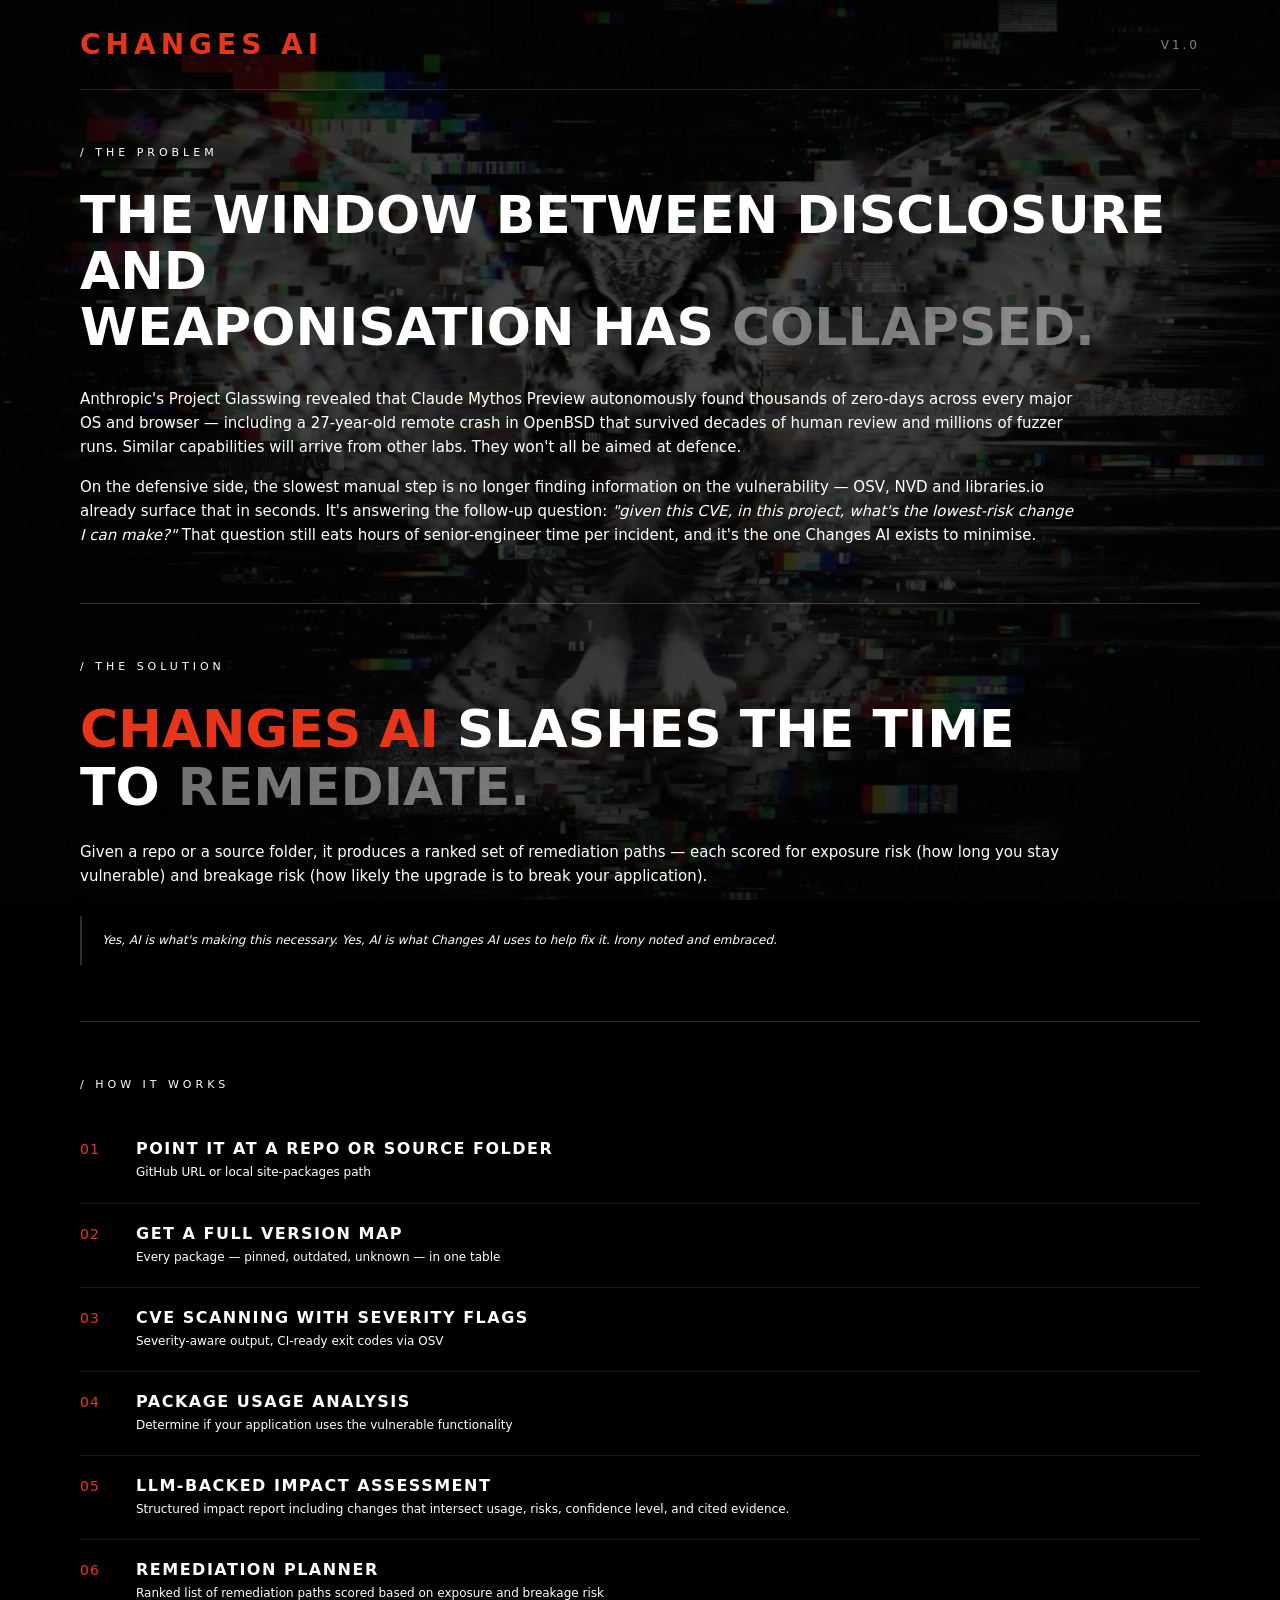
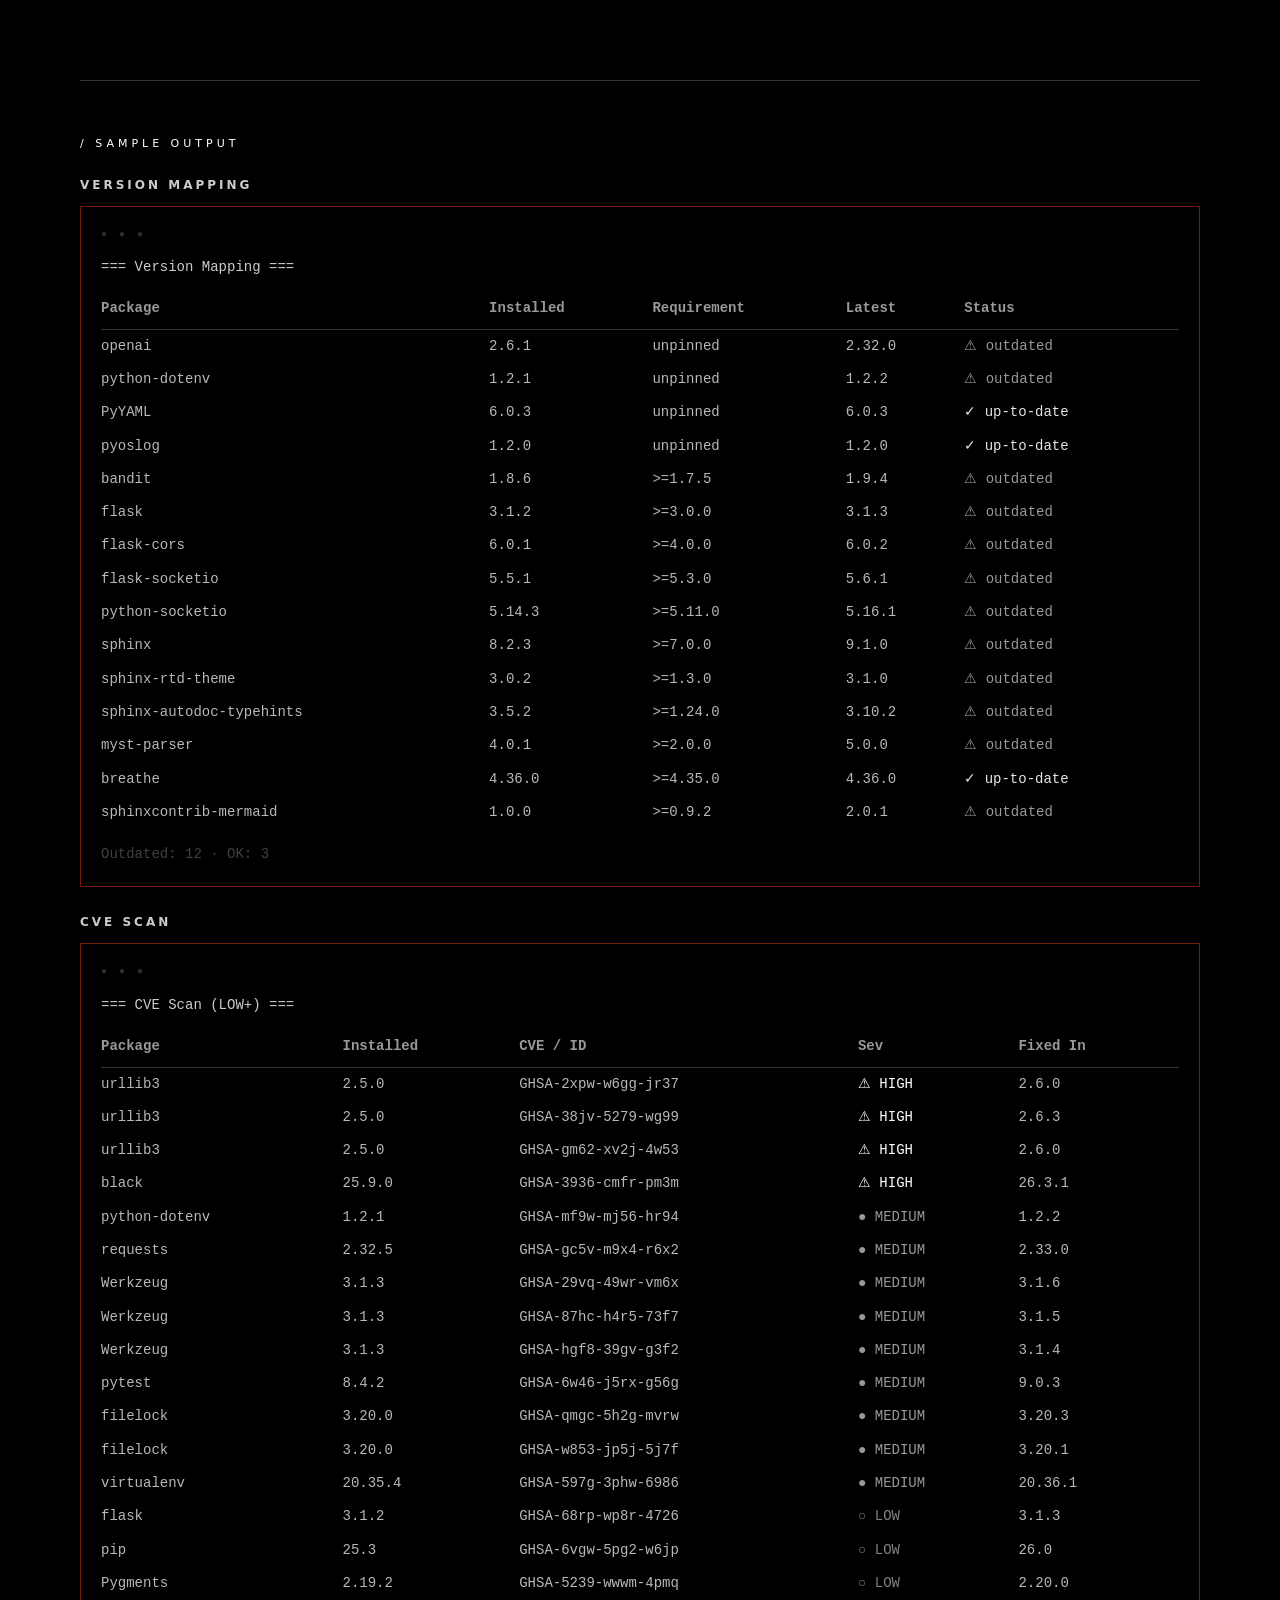
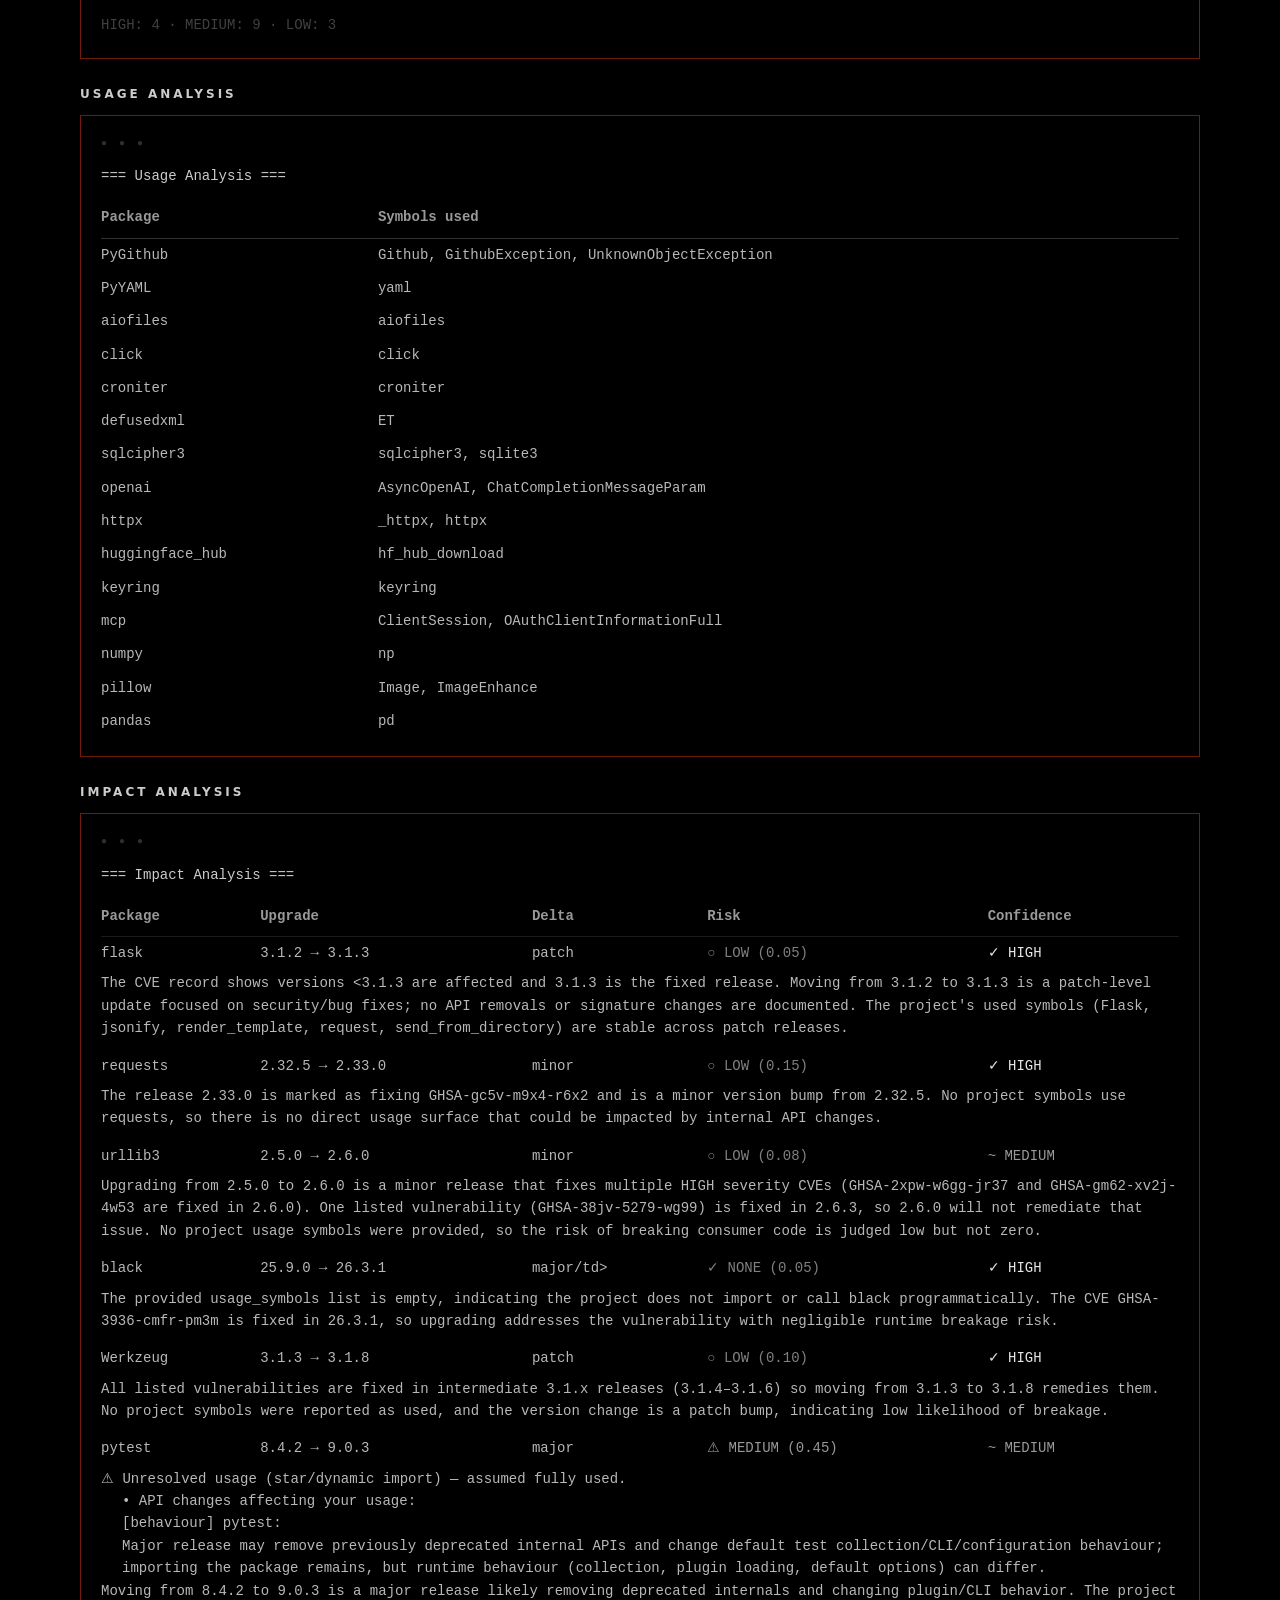
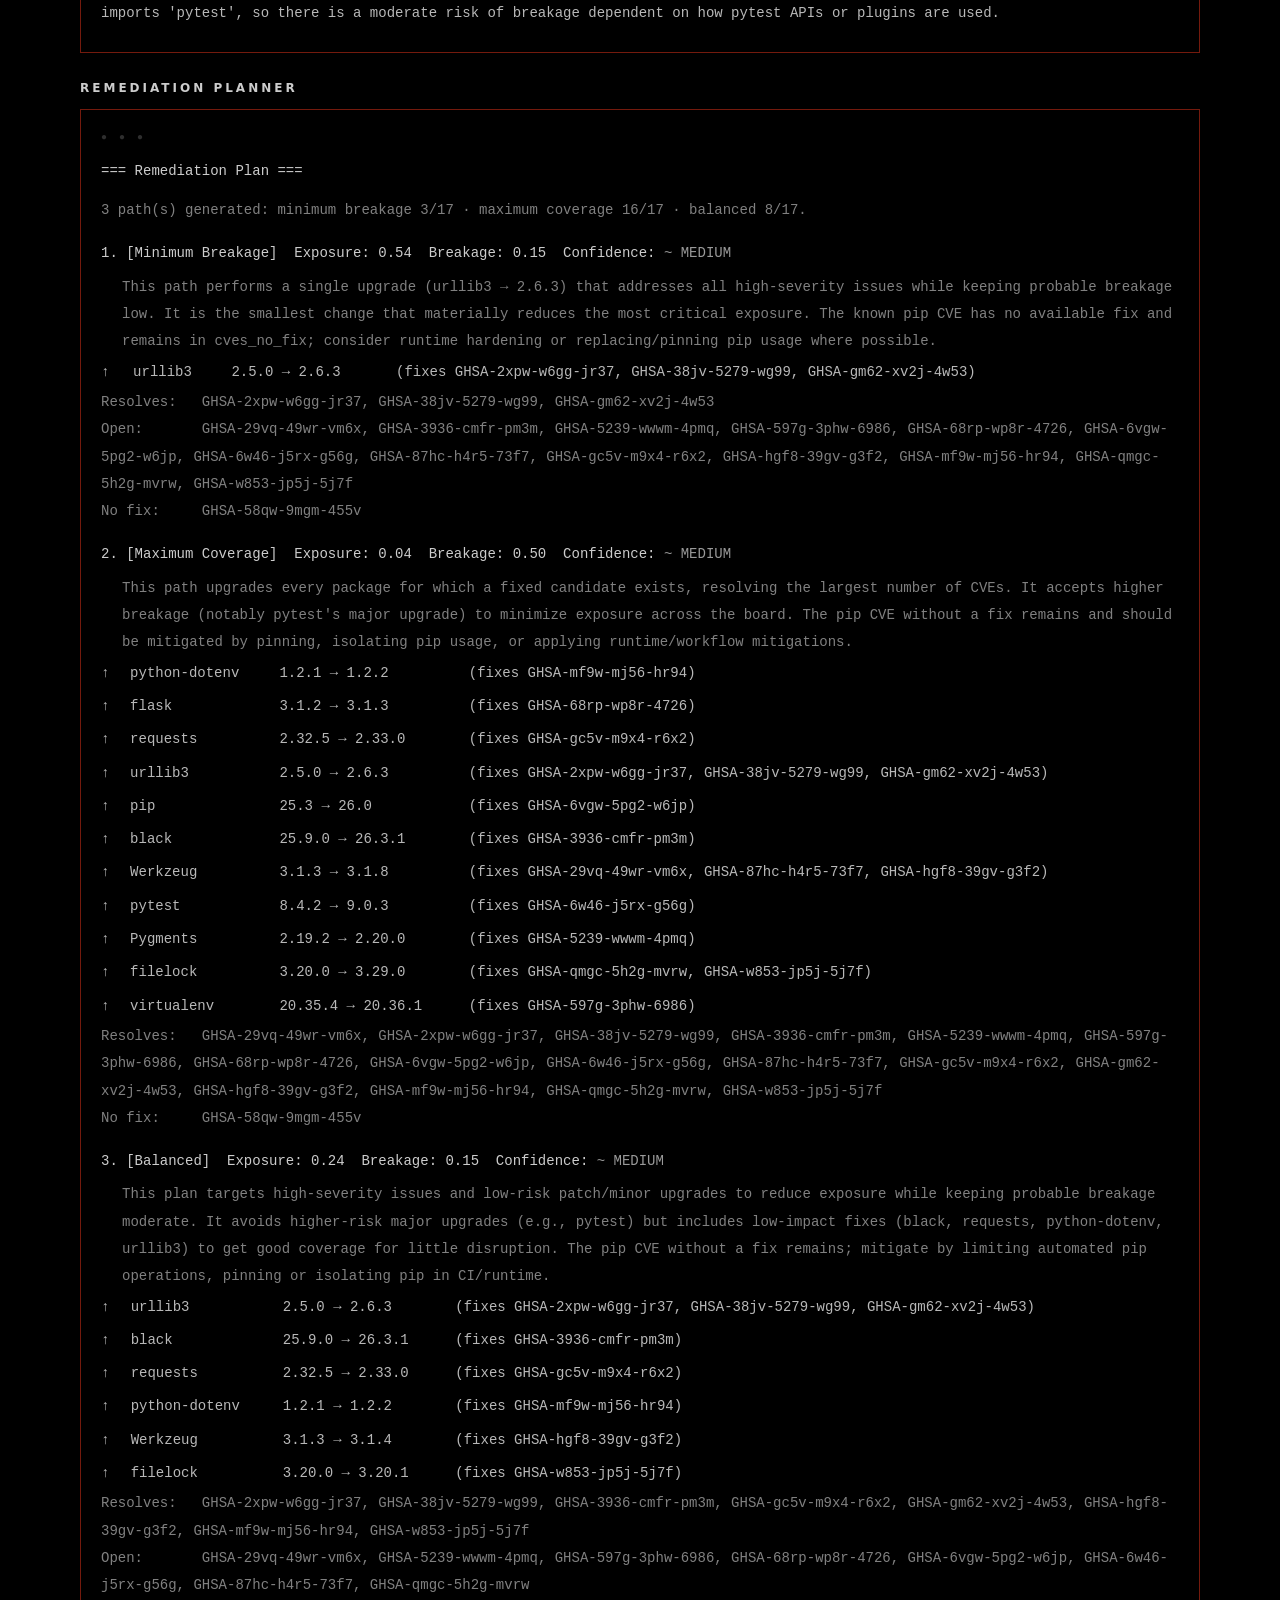
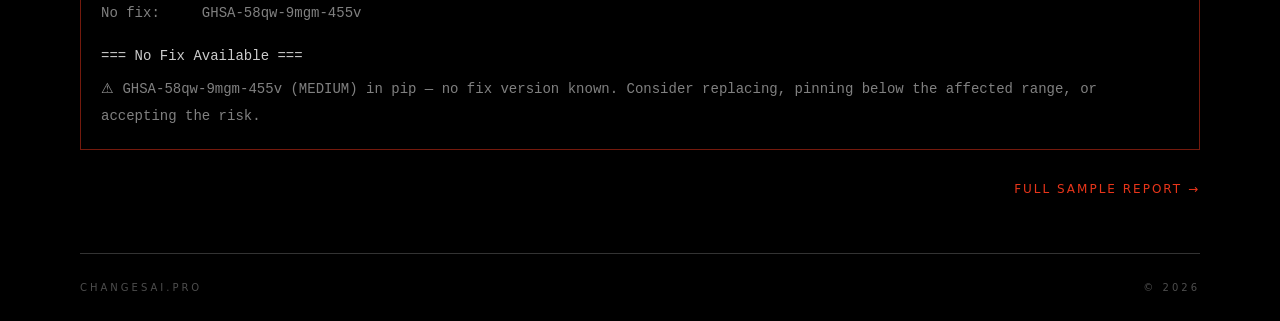
==== commit 74ed42ca: "Add sample remediation report and homepage link Add a printable sample remediation report (report_ex" ====
--- a/index.html
+++ b/index.html
@@ -24,7 +24,7 @@
     <div class="section-label">/ The Problem</div>
     <h1>The window between disclosure and<br/>weaponisation has <em>collapsed.</em></h1>
     <p>Anthropic's Project Glasswing revealed that Claude Mythos Preview autonomously found thousands of zero-days across every major OS and browser — including a 27-year-old remote crash in OpenBSD that survived decades of human review and millions of fuzzer runs. Similar capabilities will arrive from other labs. They won't all be aimed at defence.</p>
-    <p>The defensive side hasn't kept up. Finding a CVE is fast. Deciding what to do about it in your codebase, without breaking production, still takes senior engineers hours, or often days, per incident.</p>
+    <p>On the defensive side, the slowest manual step is no longer finding information on the vulnerability — OSV, NVD and libraries.io already surface that in seconds. It's answering the follow-up question: <i>"given this CVE, in this project, what's the lowest-risk change I can make?"</i> That question still eats hours of senior-engineer time per incident, and it's the one Changes AI exists to minimise.</p>
   </section>
 
   <!-- SOLUTION -->
@@ -291,6 +291,9 @@
       </div>
 
     </div>
+    <div class="report-link">
+      <a href="report_example/report.html" target="_blank">Full sample report →</a>
+    </div>
   </section>
 
   <!-- FOOTER -->
--- a/style.css
+++ b/style.css
@@ -21,9 +21,9 @@
   background-image: url('images/owl.jpg');
   background-size: cover;
   background-position: center;
-  opacity: 0.5;
+  opacity: 0.4;
   z-index: 0;
-  filter: grayscale(40%);
+  filter: grayscale(20%);
   animation: owl-fade-in 2s ease-out forwards;
 }
 
@@ -191,7 +191,7 @@
 .output-grid {
   display: grid;
   grid-template-columns: 1fr;
-  gap: 24px;
+  gap: 28px;
 }
 
 .output-block {
@@ -200,17 +200,17 @@
 }
 
 .output-block h4 {
-  font-size: 10px;
-  letter-spacing: 3px;
-  text-transform: uppercase;
-  color: rgba(255,255,255,0.6);
+  font-size: 12px;
+  letter-spacing: 3px;
+  text-transform: uppercase;
+  color: rgba(255,255,255,0.8);
   margin-bottom: 14px;
 }
 
 .terminal {
   flex: 1;
-  background: rgba(0,0,0,0.72);
-  border: 1px solid rgba(255,255,255,0.10);
+  background: rgba(0,0,0,0.75);
+  border: 1px solid rgba(232, 53, 26, 0.5);
   padding: 18px 20px;
   font-size: 14px;
   line-height: 1.95;
@@ -275,6 +275,24 @@
 }
 .t-blue   { color: rgba(255,255,255,0.38); }
 
+.report-link {
+  margin-top: 28px;
+  text-align: right;
+}
+
+.report-link a {
+  font-size: 12px;
+  letter-spacing: 2px;
+  text-transform: uppercase;
+  color: #e8351a;
+  text-decoration: none;
+}
+
+.report-link a:hover {
+  text-decoration: underline;
+  text-underline-offset: 3px;
+}
+
 /* ── MERMAID RENDERED ── */
 .chart-rendered {
   margin-top: 20px;
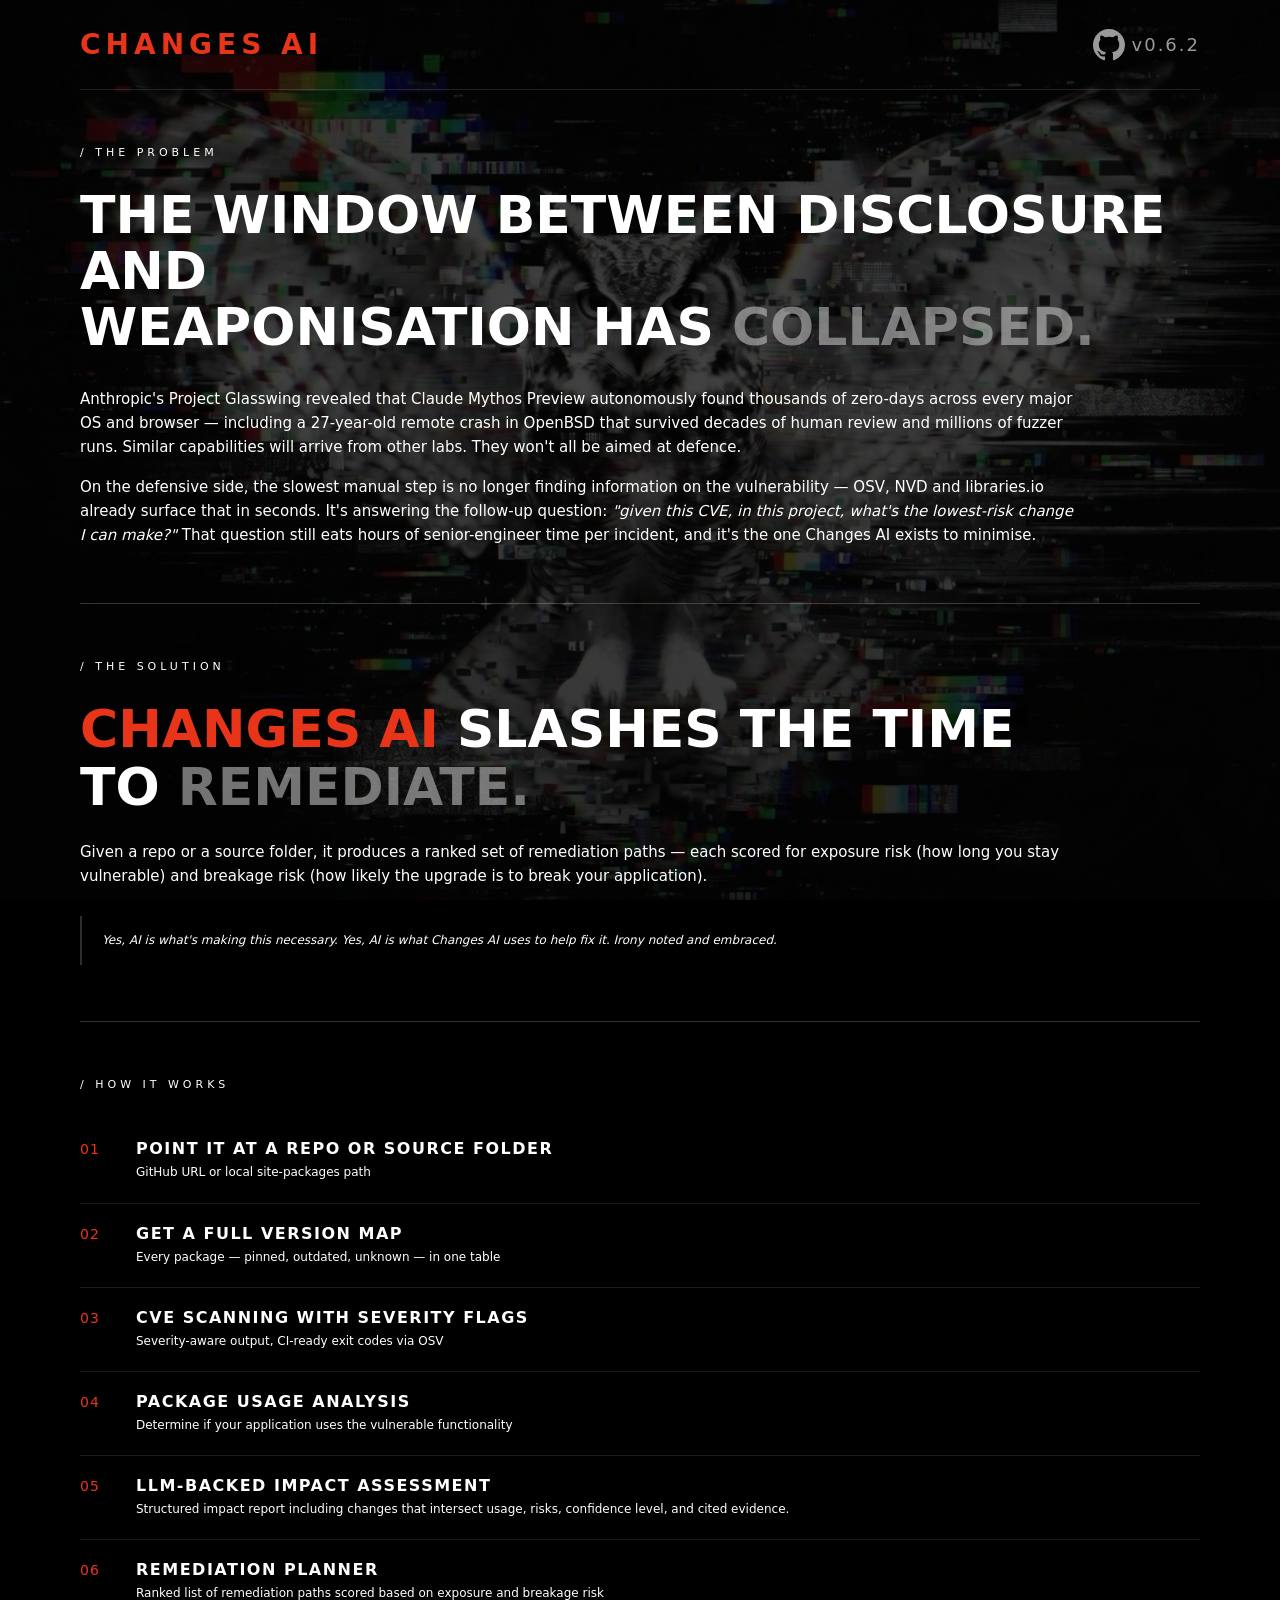
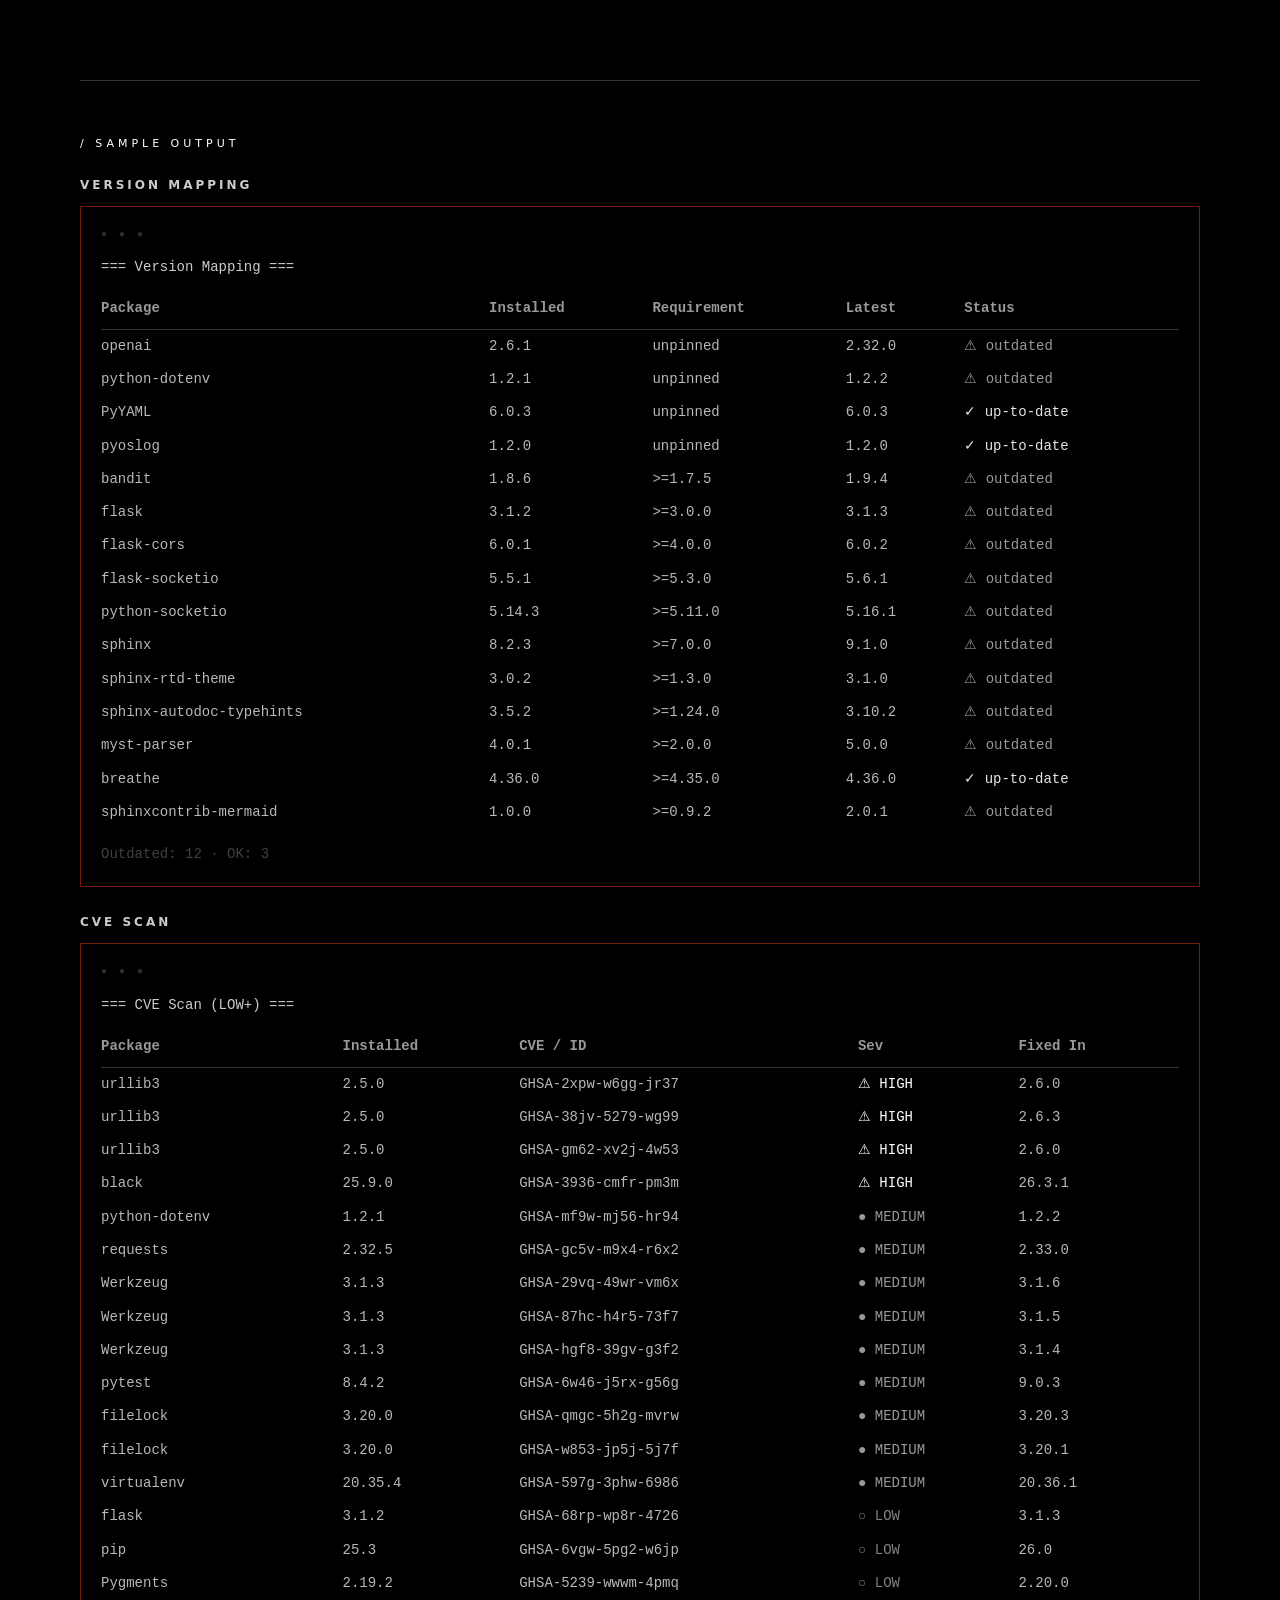
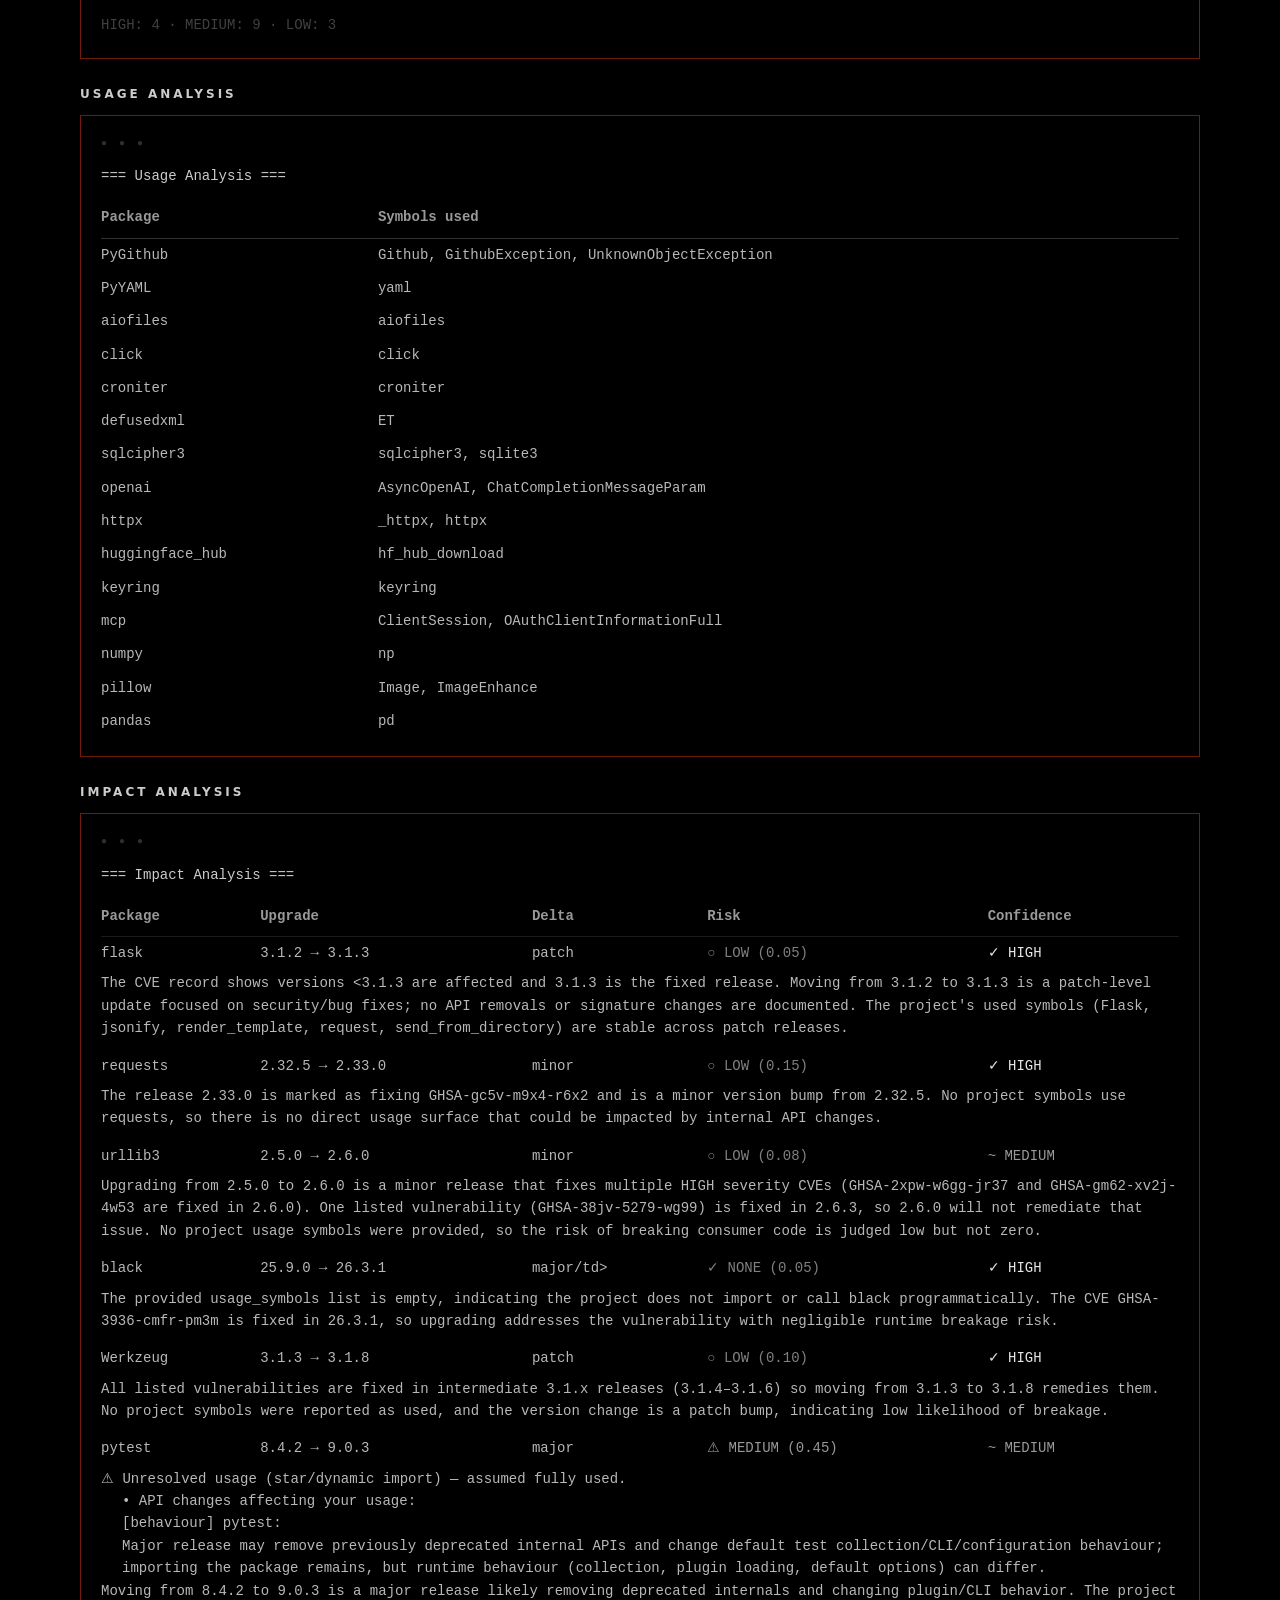
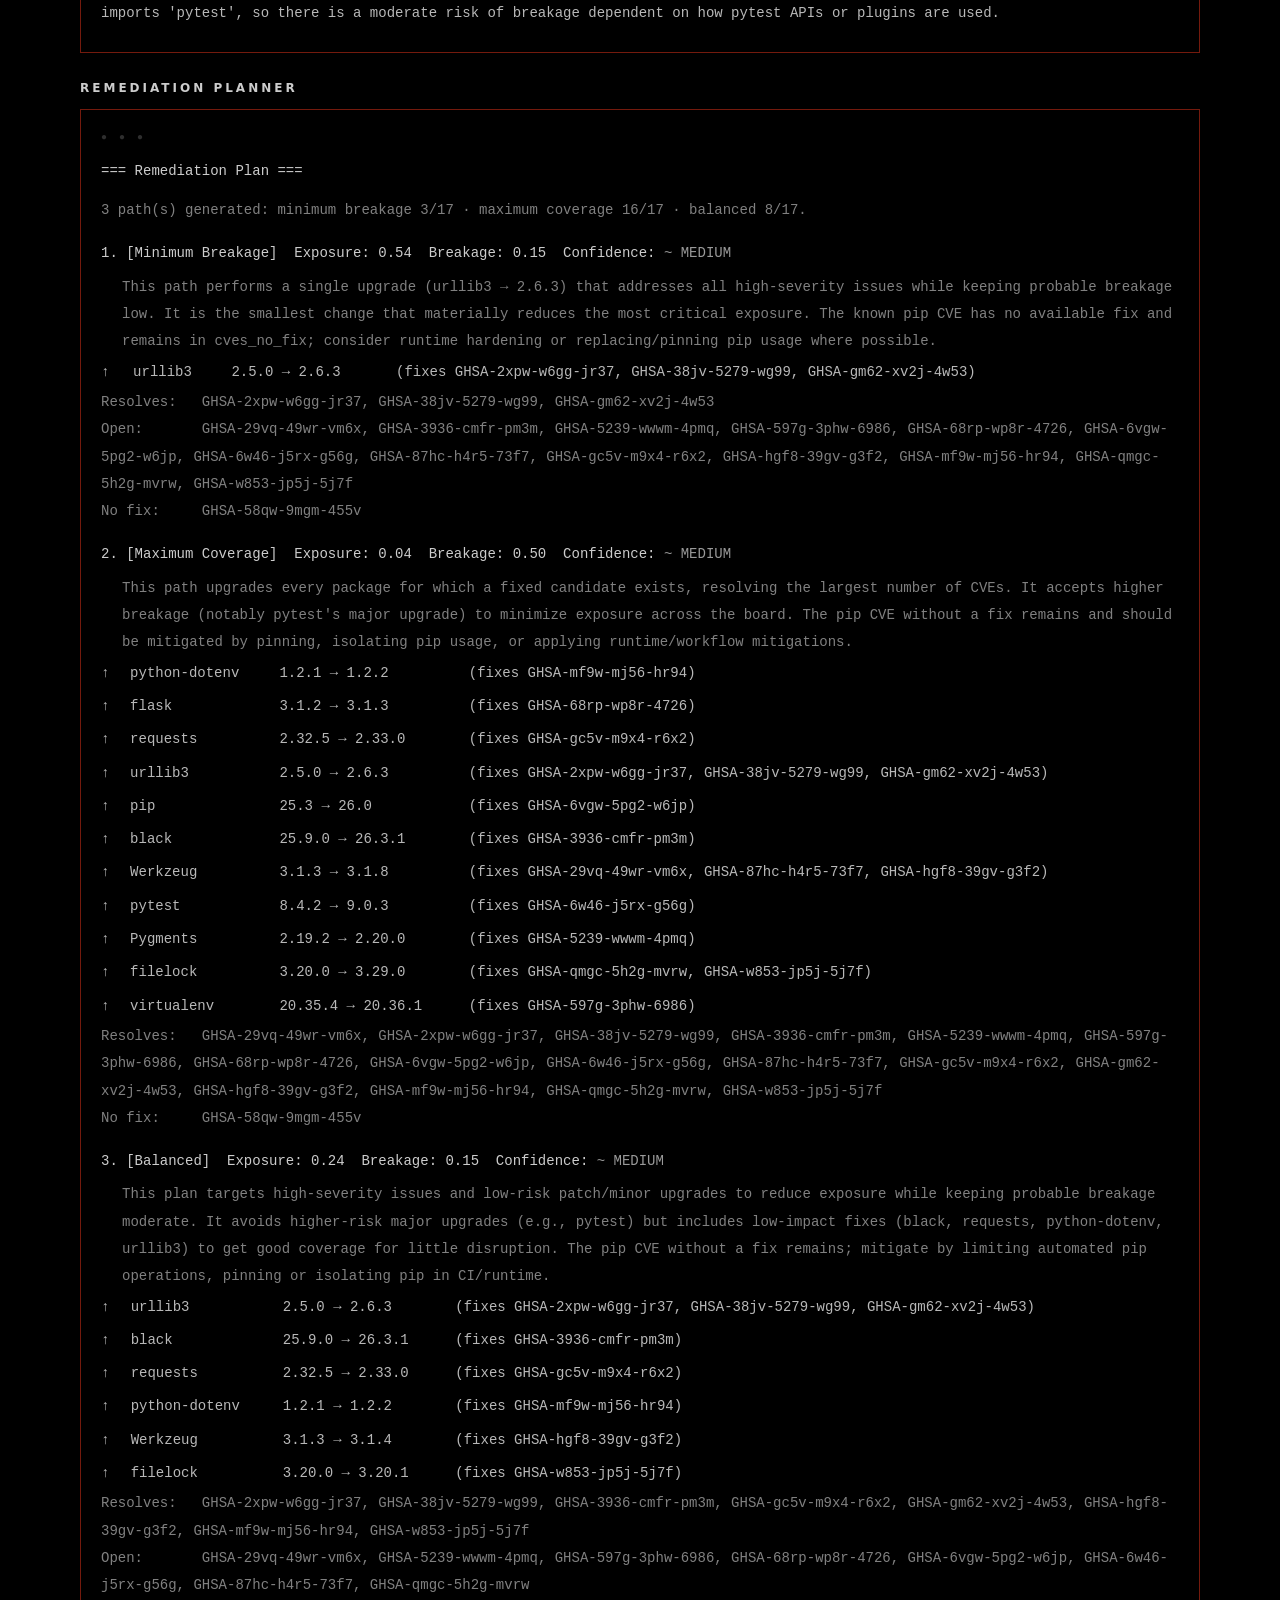
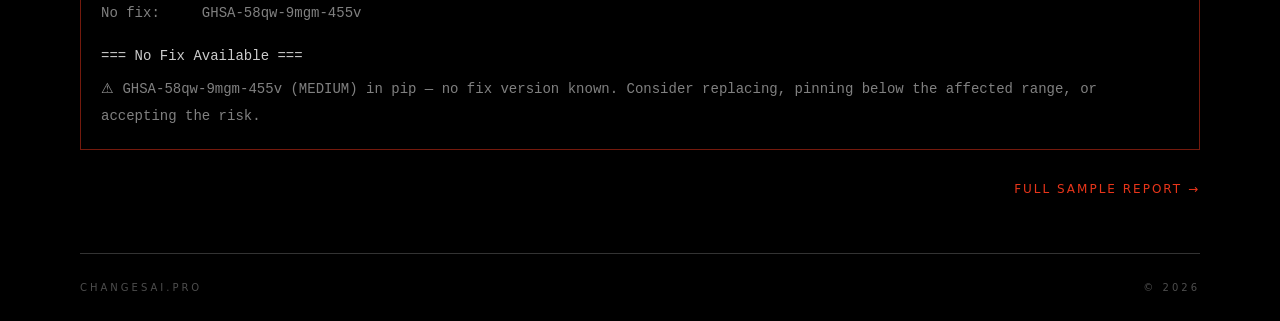
==== commit 93ab6475: "Replace version label with GitHub link Swap the plain version div for a linked GitHub badge (SVG ico" ====
--- a/index.html
+++ b/index.html
@@ -16,7 +16,10 @@
   <!-- NAV -->
   <nav>
     <div class="logo"><span class="brand">Changes AI</span></div>
-    <div class="version">v1.0</div>
+    <a class="github-link" href="https://github.com/pzanna/changes-ai" target="_blank">
+      <svg class="github-icon" viewBox="0 0 16 16" xmlns="http://www.w3.org/2000/svg"><path d="M8 0C3.58 0 0 3.58 0 8c0 3.54 2.29 6.53 5.47 7.59.4.07.55-.17.55-.38 0-.19-.01-.82-.01-1.49-2.01.37-2.53-.49-2.69-.94-.09-.23-.48-.94-.82-1.13-.28-.15-.68-.52-.01-.53.63-.01 1.08.58 1.23.82.72 1.21 1.87.87 2.33.66.07-.52.28-.87.51-1.07-1.78-.2-3.64-.89-3.64-3.95 0-.87.31-1.59.82-2.15-.08-.2-.36-1.02.08-2.12 0 0 .67-.21 2.2.82.64-.18 1.32-.27 2-.27.68 0 1.36.09 2 .27 1.53-1.04 2.2-.82 2.2-.82.44 1.1.16 1.92.08 2.12.51.56.82 1.27.82 2.15 0 3.07-1.87 3.75-3.65 3.95.29.25.54.73.54 1.48 0 1.07-.01 1.93-.01 2.2 0 .21.15.46.55.38A8.01 8.01 0 0 0 16 8c0-4.42-3.58-8-8-8z"/></svg>
+      v0.6.2
+    </a>
   </nav>
 
   <!-- PROBLEM -->
--- a/style.css
+++ b/style.css
@@ -62,11 +62,25 @@
   color: #fff;
 }
 
-.version {
-  font-size: 12px;
-  color: rgba(255,255,255,0.5);
-  letter-spacing: 3px;
-  text-transform: uppercase;
+.github-link {
+  display: flex;
+  align-items: center;
+  gap: 7px;
+  font-size: 18px;
+  color: rgba(255,255,255,0.6);
+  letter-spacing: 2px;
+  text-decoration: none;
+}
+
+.github-link:hover {
+  color: rgba(255,255,255,0.7);
+}
+
+.github-icon {
+  width: 32px;
+  height: 32px;
+  fill: currentColor;
+  flex-shrink: 0;
 }
 
 /* ── SECTIONS ── */
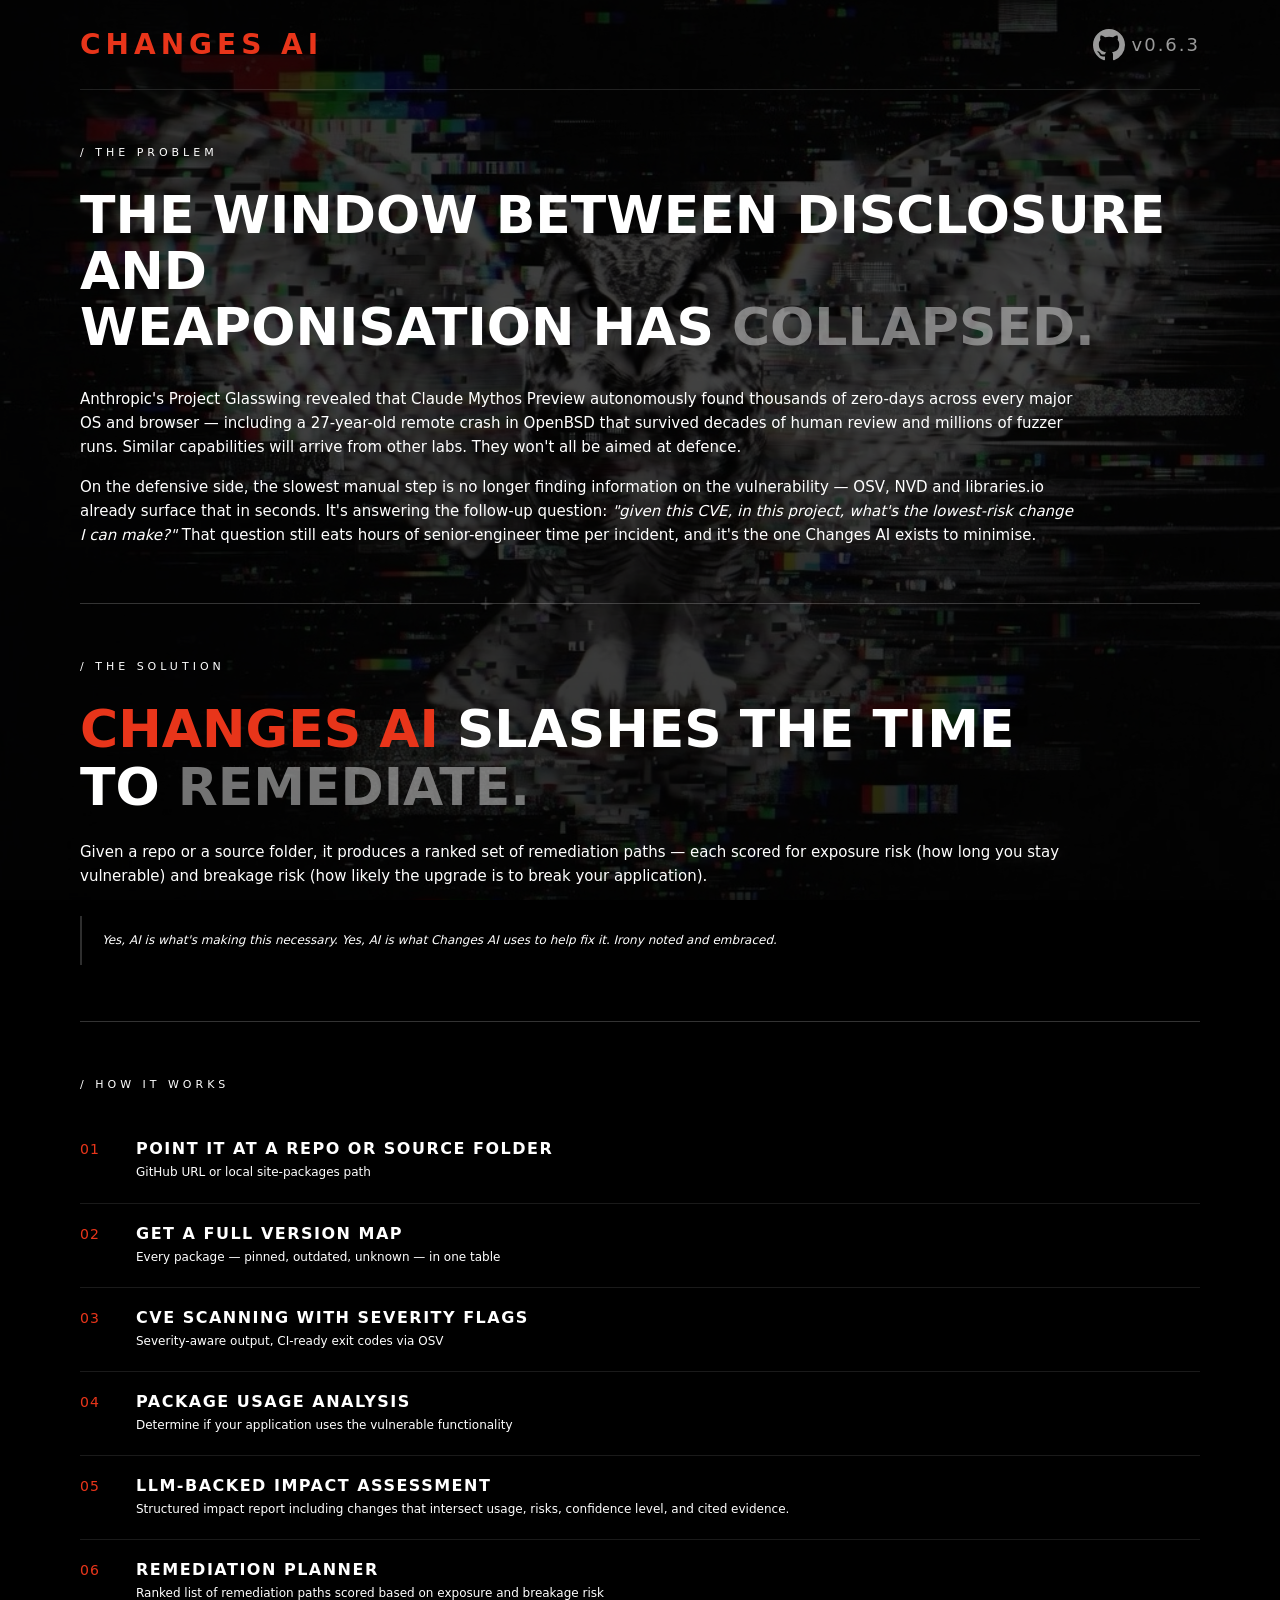
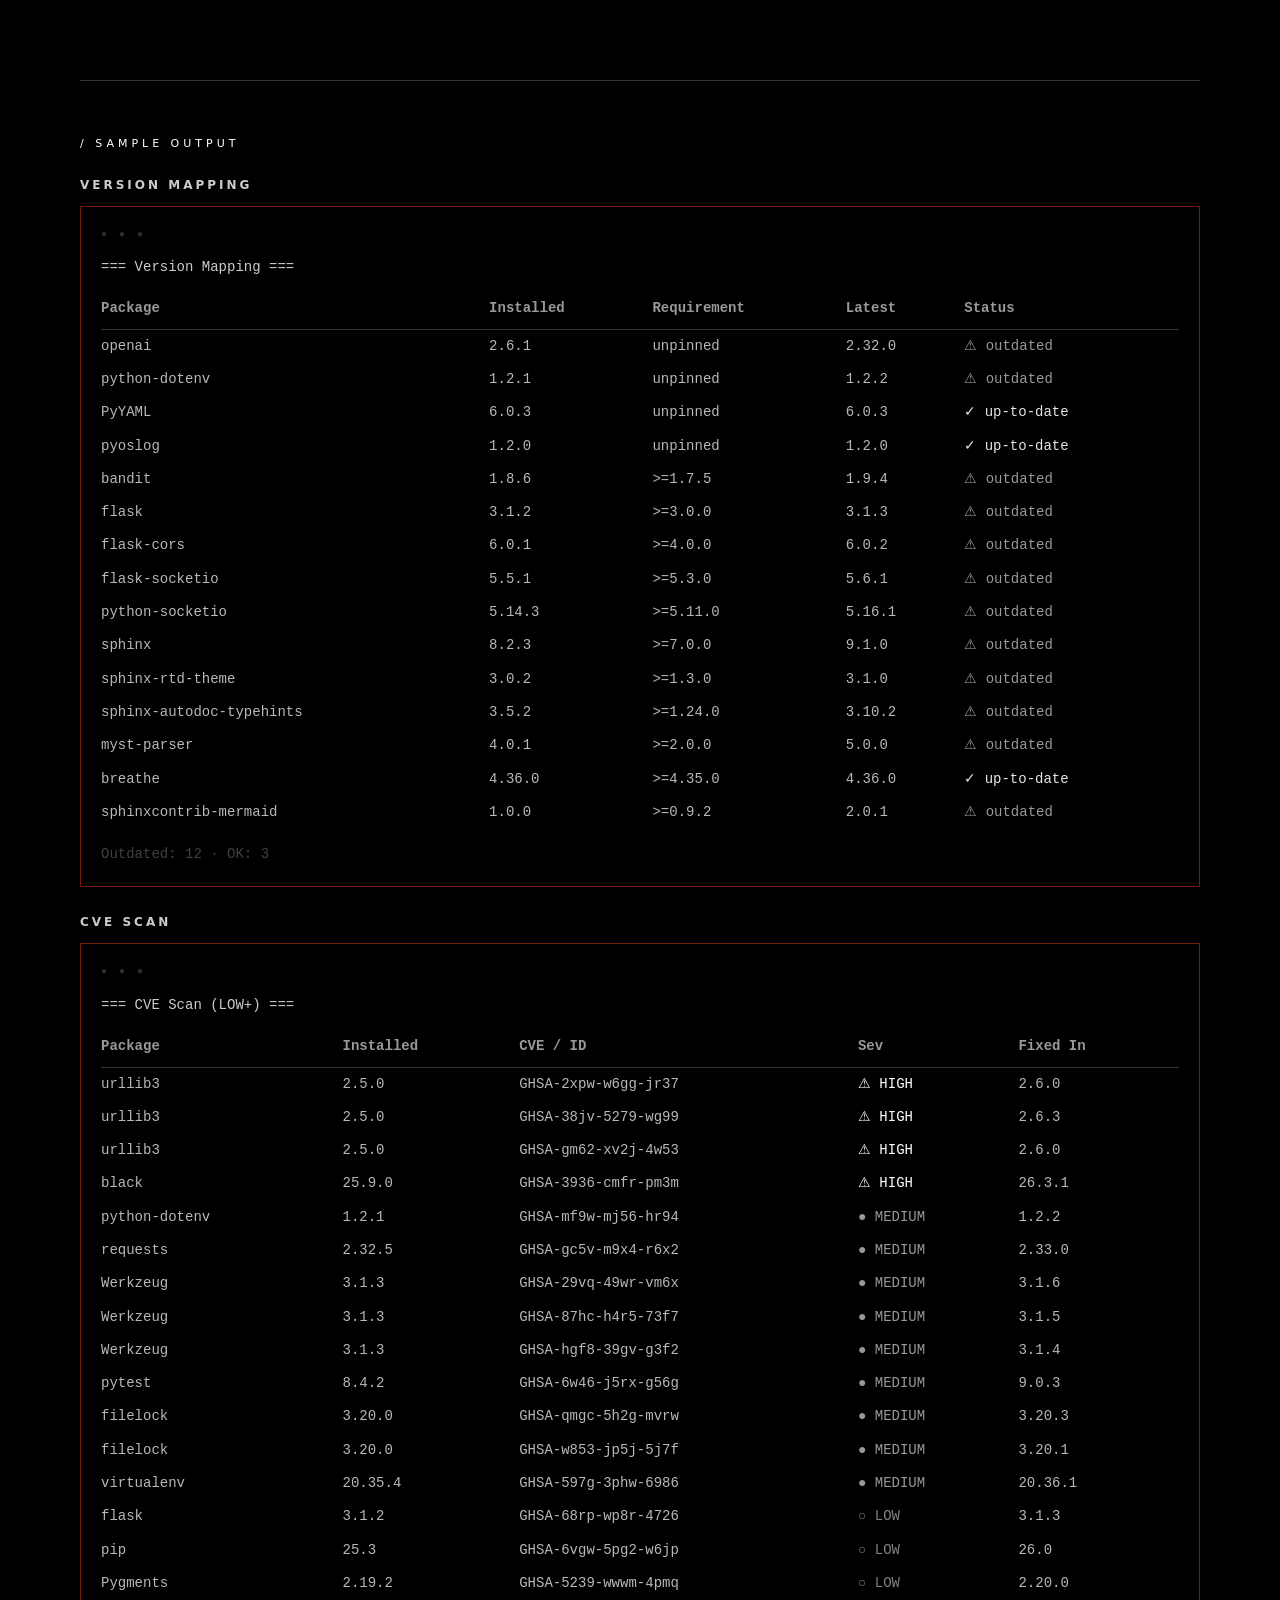
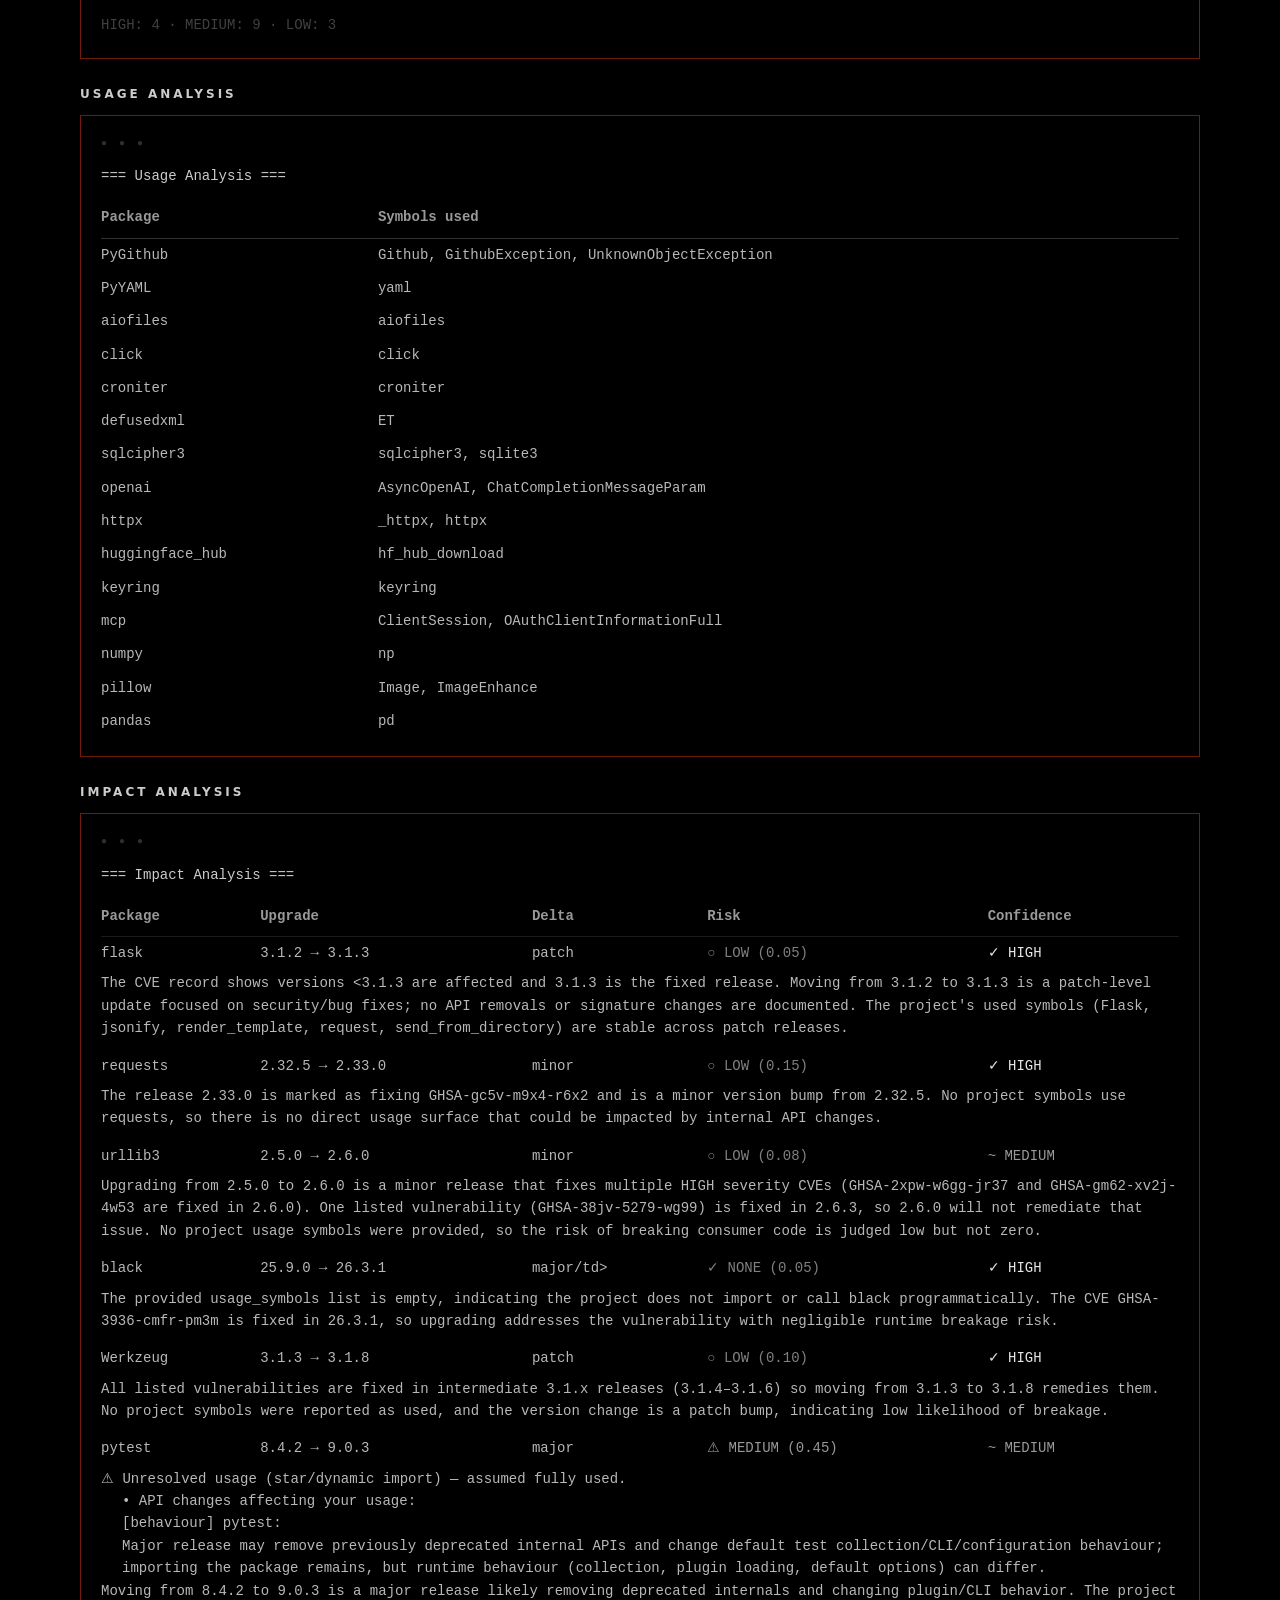
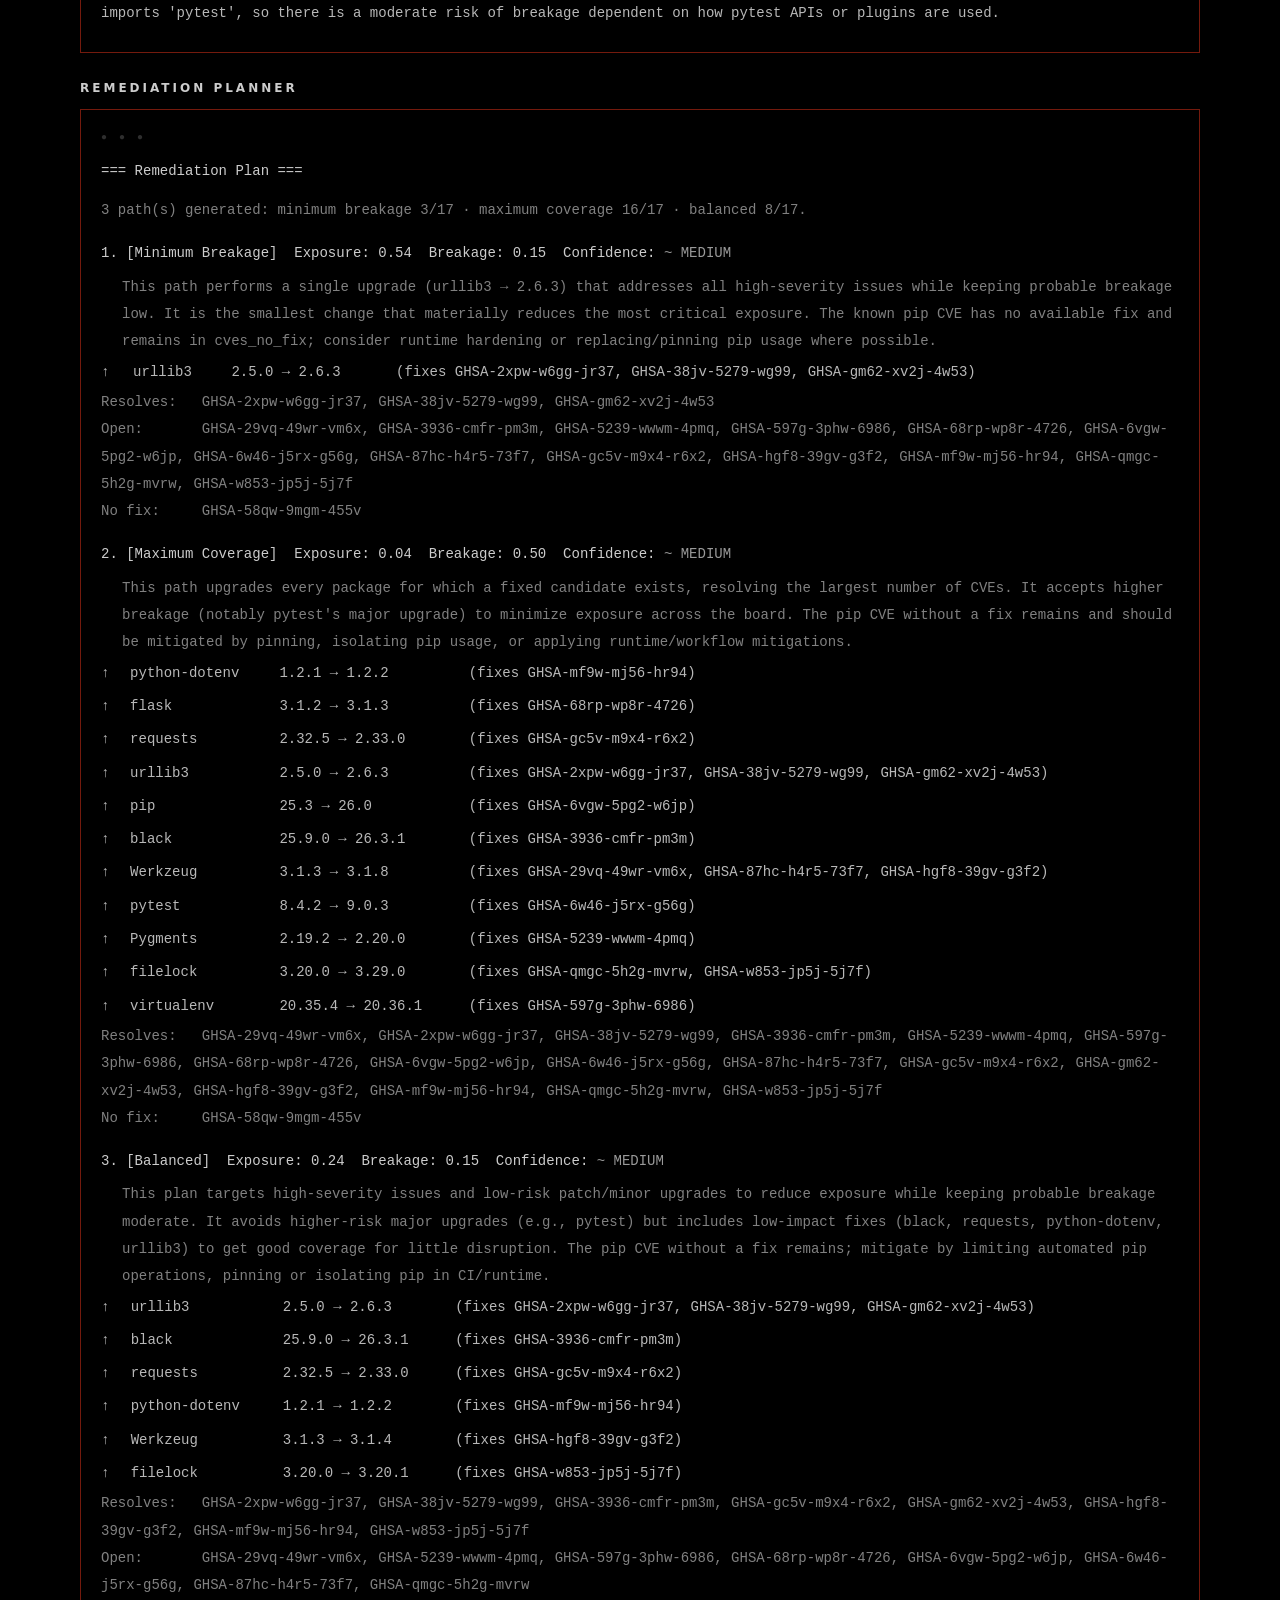
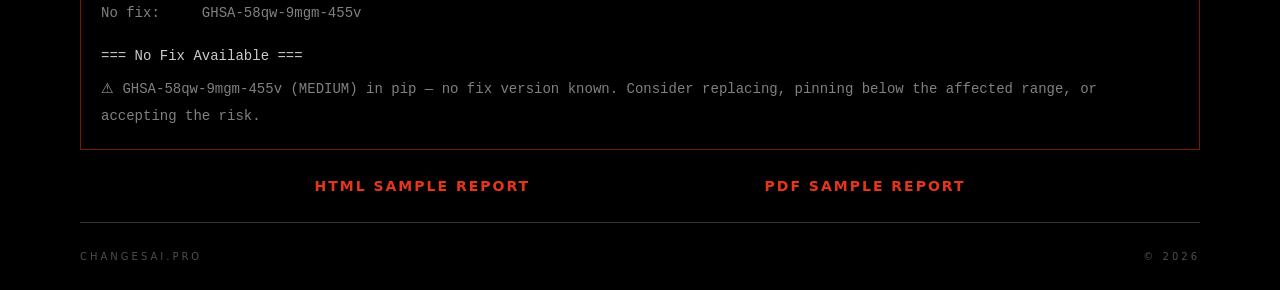
==== commit eab598e2: "Add PDF sample report and update report HTML Add a PDF sample report and update the example HTML rep" ====
--- a/index.html
+++ b/index.html
@@ -18,7 +18,7 @@
     <div class="logo"><span class="brand">Changes AI</span></div>
     <a class="github-link" href="https://github.com/pzanna/changes-ai" target="_blank">
       <svg class="github-icon" viewBox="0 0 16 16" xmlns="http://www.w3.org/2000/svg"><path d="M8 0C3.58 0 0 3.58 0 8c0 3.54 2.29 6.53 5.47 7.59.4.07.55-.17.55-.38 0-.19-.01-.82-.01-1.49-2.01.37-2.53-.49-2.69-.94-.09-.23-.48-.94-.82-1.13-.28-.15-.68-.52-.01-.53.63-.01 1.08.58 1.23.82.72 1.21 1.87.87 2.33.66.07-.52.28-.87.51-1.07-1.78-.2-3.64-.89-3.64-3.95 0-.87.31-1.59.82-2.15-.08-.2-.36-1.02.08-2.12 0 0 .67-.21 2.2.82.64-.18 1.32-.27 2-.27.68 0 1.36.09 2 .27 1.53-1.04 2.2-.82 2.2-.82.44 1.1.16 1.92.08 2.12.51.56.82 1.27.82 2.15 0 3.07-1.87 3.75-3.65 3.95.29.25.54.73.54 1.48 0 1.07-.01 1.93-.01 2.2 0 .21.15.46.55.38A8.01 8.01 0 0 0 16 8c0-4.42-3.58-8-8-8z"/></svg>
-      v0.6.2
+      v0.6.3
     </a>
   </nav>
 
@@ -294,8 +294,9 @@
       </div>
 
     </div>
-    <div class="report-link">
-      <a href="report_example/report.html" target="_blank">Full sample report →</a>
+    <div class="report-links">
+      <a href="report_example/report.html" target="_blank">HTML sample report</a>
+      <a href="report_example/report.pdf" target="_blank">PDF sample report</a>
     </div>
   </section>
 
--- a/style.css
+++ b/style.css
@@ -289,20 +289,23 @@
 }
 .t-blue   { color: rgba(255,255,255,0.38); }
 
-.report-link {
+.report-links {
   margin-top: 28px;
-  text-align: right;
-}
-
-.report-link a {
-  font-size: 12px;
+  margin-bottom: -28px;
+  display: flex;
+  justify-content: space-evenly;
+}
+
+.report-links a {
+  font-size: 14px;
+  font-weight: 600;
   letter-spacing: 2px;
   text-transform: uppercase;
   color: #e8351a;
   text-decoration: none;
 }
 
-.report-link a:hover {
+.report-links a:hover {
   text-decoration: underline;
   text-underline-offset: 3px;
 }
